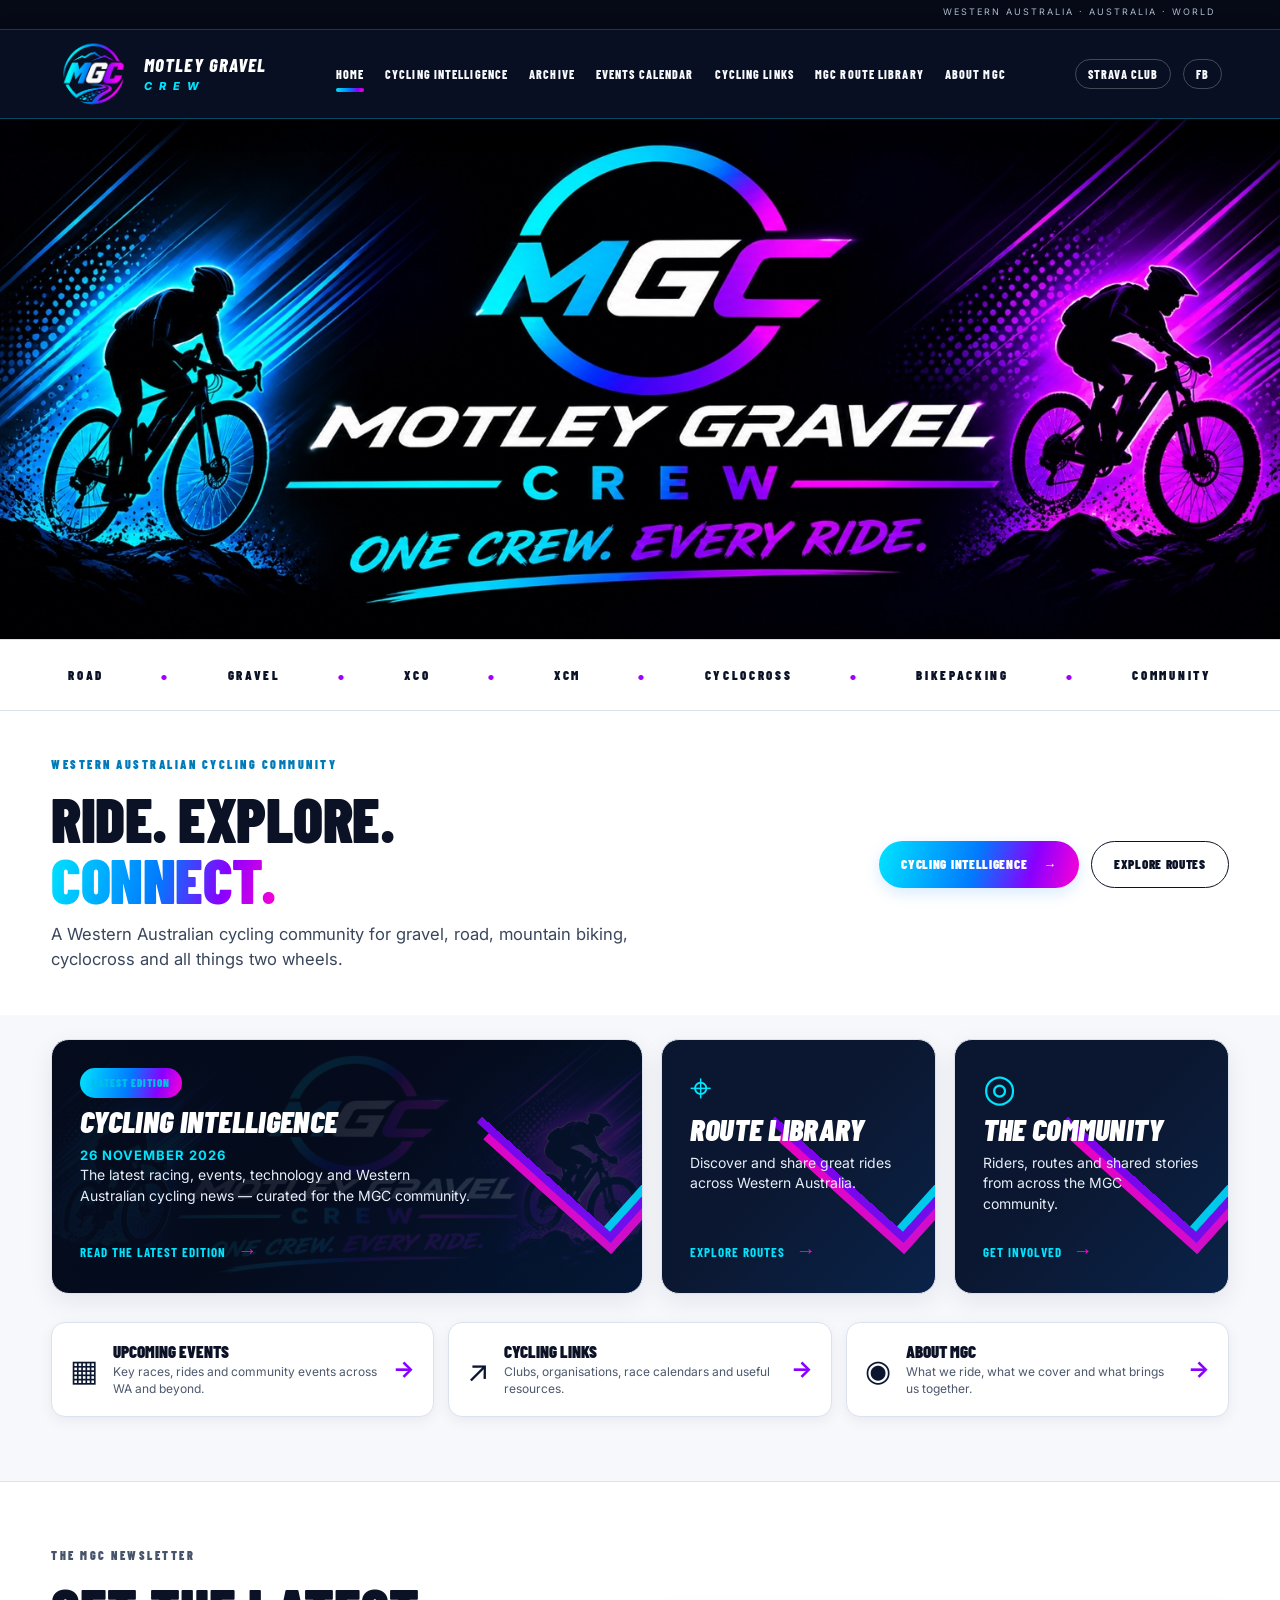
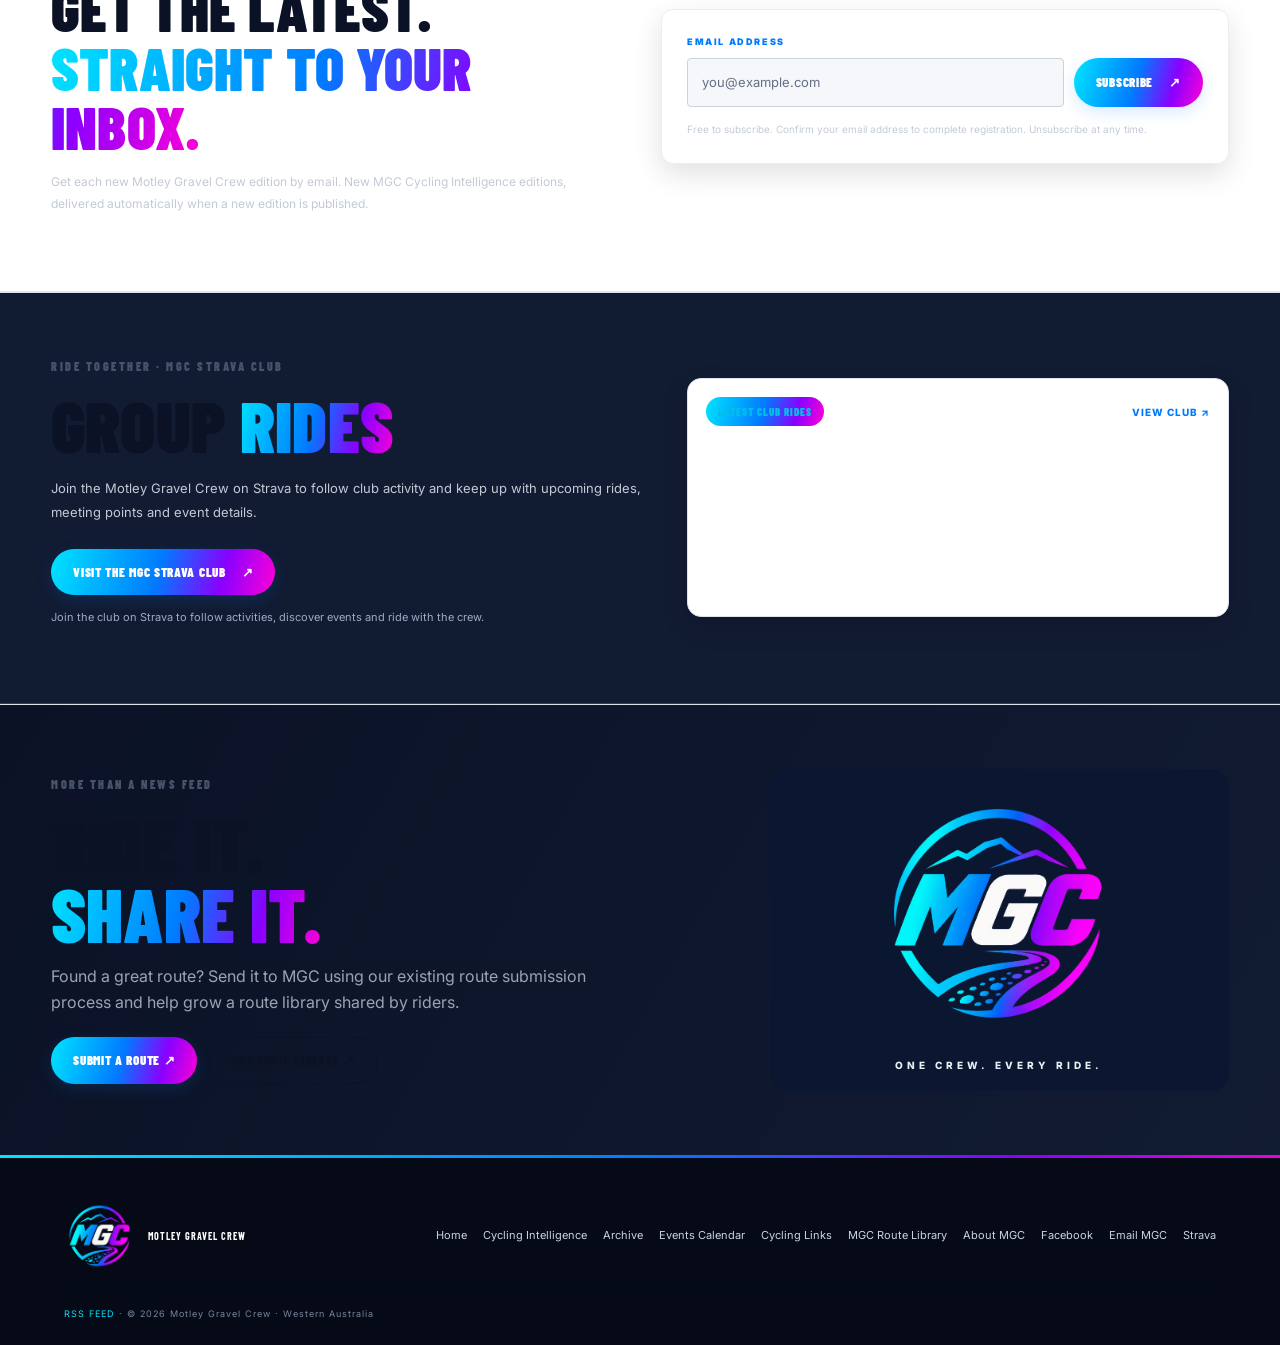
==== index.html @ 1c9cc2af "Keep homepage community card on existing route destination" ====
<!doctype html>
<html lang="en"><head><meta charset="utf-8"><meta name="viewport" content="width=device-width,initial-scale=1"><meta name="theme-color" content="#070912"><meta name="description" content="Motley Gravel Crew is a Western Australian cycling community and independent cycling publication covering road, gravel, mountain biking, racing, technology, events and local rides."><title>Motley Gravel Crew | One crew. Every ride.</title><link rel="preconnect" href="https://fonts.googleapis.com"><link rel="preconnect" href="https://fonts.gstatic.com" crossorigin><link href="https://fonts.googleapis.com/css2?family=Barlow+Condensed:wght@500;600;700;800;900&family=Inter:wght@400;500;600;700;800&display=swap" rel="stylesheet"><link rel="alternate" type="application/rss+xml" title="Motley Gravel Crew RSS Feed" href="https://motleygravelcrew.com/feed.xml"><link rel="stylesheet" href="styles.css"><link rel="icon" type="image/png" href="assets/mgc-logo-transparent.png"><link rel="apple-touch-icon" href="assets/mgc-logo-transparent.png"><link rel="canonical" href="https://motleygravelcrew.com/"><meta property="og:type" content="website"><meta property="og:title" content="Motley Gravel Crew | One crew. Every ride."><meta property="og:description" content="Motley Gravel Crew is a Western Australian cycling community and independent cycling publication covering road, gravel, mountain biking, racing, technology, events and local rides."><meta property="og:url" content="https://motleygravelcrew.com/"><meta property="og:image" content="https://motleygravelcrew.com/assets/mgc-logo-transparent.png"><meta name="twitter:card" content="summary"><meta name="twitter:title" content="Motley Gravel Crew | One crew. Every ride."><meta name="twitter:description" content="Cycling news, racing, gravel, technology and community. Western Australia and beyond. One crew. Every ride."><script type="application/ld+json">{"@context":"https://schema.org","@graph":[{"@type":"Organization","@id":"https://motleygravelcrew.com/#organization","name":"Motley Gravel Crew","url":"https://motleygravelcrew.com/","logo":{"@type":"ImageObject","url":"https://motleygravelcrew.com/assets/mgc-logo-transparent.png"},"sameAs":["https://www.facebook.com/profile.php?id=61554793187506","https://www.strava.com/clubs/1103000"],"description":"A Western Australian cycling community and publication covering road, gravel, mountain biking, racing, technology, events and local rides."},{"@type":"WebSite","@id":"https://motleygravelcrew.com/#website","url":"https://motleygravelcrew.com/","name":"Motley Gravel Crew","publisher":{"@id":"https://motleygravelcrew.com/#organization"},"inLanguage":"en-AU"}]}</script></head>
<body><div class="topline"><span></span><span>WESTERN AUSTRALIA · AUSTRALIA · WORLD</span></div>
<header class="site-header"><a class="brand" href="index.html"><img class="brand-logo" src="assets/mgc-logo-transparent.png" alt="MGC emblem"><span class="brand-name">MOTLEY GRAVEL <b>CREW</b></span></a><button class="menu-toggle" aria-label="Open navigation" aria-expanded="false">☰</button><nav class="nav"><a class="active" href="index.html">HOME</a><a href="editions.html">CYCLING INTELLIGENCE</a><a href="archive.html">ARCHIVE</a><a href="events.html">EVENTS CALENDAR</a><a href="links.html">CYCLING LINKS</a><a href="routes.html">MGC ROUTE LIBRARY</a><a href="about.html">ABOUT MGC</a></nav><div class="social-mini"><a href="https://www.strava.com/clubs/1103000" target="_blank" rel="noopener">STRAVA CLUB</a><a href="https://www.facebook.com/profile.php?id=61554793187506" target="_blank" rel="noopener">FB</a></div></header>
<main>
<section class="hero"><img src="assets/mgc-hero-banner.jpg" alt="Motley Gravel Crew — gravel cyclist and mountain-bike rider, One crew. Every ride."></section>
<section class="ticker" aria-label="MGC cycling disciplines">ROAD <i>•</i> GRAVEL <i>•</i> XCO <i>•</i> XCM <i>•</i> CYCLOCROSS <i>•</i> BIKEPACKING <i>•</i> COMMUNITY</section>
<section class="home-intro section"><div><p class="eyebrow">WESTERN AUSTRALIAN CYCLING COMMUNITY</p><h1>RIDE. EXPLORE.<br><span class="gradient-text">CONNECT.</span></h1><p>A Western Australian cycling community for gravel, road, mountain biking, cyclocross and all things two wheels.</p></div><div class="home-actions"><a class="button button-gradient" href="editions.html">CYCLING INTELLIGENCE <span>→</span></a><a class="button button-outline" href="routes.html">EXPLORE ROUTES</a></div></section>
<section class="home-feature-grid section">
<a class="home-feature home-feature-primary" href="2026-11-26.html"><span class="category cyan">LATEST EDITION</span><h2>CYCLING INTELLIGENCE</h2><strong class="feature-date">26 NOVEMBER 2026</strong><p>The latest racing, events, technology and Western Australian cycling news — curated for the MGC community.</p><b>READ THE LATEST EDITION <span>→</span></b></a>
<a class="home-feature" href="routes.html"><span class="feature-icon">⌖</span><h2>ROUTE LIBRARY</h2><p>Discover and share great rides across Western Australia.</p><b>EXPLORE ROUTES <span>→</span></b></a>
<a class="home-feature" href="routes.html"><span class="feature-icon">◎</span><h2>THE COMMUNITY</h2><p>Riders, routes and shared stories from across the MGC community.</p><b>GET INVOLVED <span>→</span></b></a>
</section>
<section class="home-quick-links section">
<a class="quick-link" href="events.html"><span class="quick-icon">▦</span><span><strong>UPCOMING EVENTS</strong><small>Key races, rides and community events across WA and beyond.</small></span><b>→</b></a>
<a class="quick-link" href="links.html"><span class="quick-icon">↗</span><span><strong>CYCLING LINKS</strong><small>Clubs, organisations, race calendars and useful resources.</small></span><b>→</b></a>
<a class="quick-link" href="about.html"><span class="quick-icon">◉</span><span><strong>ABOUT MGC</strong><small>What we ride, what we cover and what brings us together.</small></span><b>→</b></a>
</section>
<section class="section subscribe-section" id="subscribe"><div class="subscribe-copy"><p class="eyebrow">THE MGC NEWSLETTER</p><h2>GET THE LATEST.<br><span class="gradient-text">STRAIGHT TO YOUR INBOX.</span></h2><p>Get each new Motley Gravel Crew edition by email. New MGC Cycling Intelligence editions, delivered automatically when a new edition is published.</p></div><form class="subscribe-form" action="https://simple-newsletter.com/v1/subscriptions/"><input type="hidden" name="uri" value="https://motleygravelcrew.com/feed.xml"><input type="hidden" name="return" value="https://motleygravelcrew.com/"><label for="mgc-subscribe-email">EMAIL ADDRESS</label><div class="subscribe-controls"><input id="mgc-subscribe-email" type="email" name="email" placeholder="you@example.com" autocomplete="email" required><button class="button button-gradient" type="submit">SUBSCRIBE <span>↗</span></button></div><small>Free to subscribe. Confirm your email address to complete registration. Unsubscribe at any time.</small></form></section>
<section class="section group-rides-section" id="group-rides"><div class="group-rides-copy"><p class="eyebrow">RIDE TOGETHER · MGC STRAVA CLUB</p><h2>GROUP <span class="gradient-text">RIDES</span></h2><p>Join the Motley Gravel Crew on Strava to follow club activity and keep up with upcoming rides, meeting points and event details.</p><a class="button button-gradient" href="https://www.strava.com/clubs/1103000" target="_blank" rel="noopener">VISIT THE MGC STRAVA CLUB <span>↗</span></a><p class="strava-note">Join the club on Strava to follow activities, discover events and ride with the crew.</p></div><div class="strava-club-widget"><div class="strava-widget-heading"><span class="category cyan">LATEST CLUB RIDES</span><a href="https://www.strava.com/clubs/1103000" target="_blank" rel="noopener">VIEW CLUB ↗</a></div><iframe title="Motley Gravel Crew latest Strava club rides" allowtransparency="true" frameborder="0" height="160" scrolling="no" src="https://www.strava.com/clubs/1103000/latest-rides/a095793cf0d8d2e66ad52966a49f943979be8ee2?show_rides=false" width="300" loading="lazy"></iframe></div></section>
<section class="section community-call"><div><p class="eyebrow">MORE THAN A NEWS FEED</p><h2>RIDE IT.<br><span class="gradient-text">SHARE IT.</span></h2><p>Found a great route? Send it to MGC using our existing route submission process and help grow a route library shared by riders.</p><div class="actions"><a class="button button-gradient" href="mailto:motleygravelcrew@gmail.com?subject=MGC%20Route%20Submission&body=Route%20name%3A%0D%0ALocation%3A%0D%0ARiding%20type%3A%0D%0ADistance%3A%0D%0AElevation%20gain%3A%0D%0AStrava%20route%20link%3A%0D%0AShort%20description%3A%0D%0AContributor%20credit%20(name%20or%20riding%20name%2C%20optional)%3A">SUBMIT A ROUTE ↗</a><a class="button button-outline" href="routes.html">MGC ROUTE LIBRARY ↗</a></div></div><div class="community-emblem"><img src="assets/mgc-logo-transparent.png" alt="MGC emblem"><small>ONE CREW. EVERY RIDE.</small></div></section>
</main>
<footer class="footer"><a class="footer-brand" href="index.html"><img class="brand-logo" src="assets/mgc-logo-transparent.png" alt="MGC emblem"><b>MOTLEY GRAVEL CREW</b></a><div class="footer-links"><a href="index.html">Home</a><a href="editions.html">Cycling Intelligence</a><a href="archive.html">Archive</a><a href="events.html">Events Calendar</a><a href="links.html">Cycling Links</a><a href="routes.html">MGC Route Library</a><a href="about.html">About MGC</a><a href="https://www.facebook.com/profile.php?id=61554793187506" target="_blank" rel="noopener">Facebook</a><a href="mailto:motleygravelcrew@gmail.com">Email MGC</a><a href="https://www.strava.com/clubs/1103000" target="_blank" rel="noopener">Strava</a></div><p><a href="https://motleygravelcrew.com/feed.xml">RSS FEED</a> · © <span id="year"></span> Motley Gravel Crew · Western Australia</p></footer><script src="script.js"></script></body></html>
---- styles.css ----
*{box-sizing:border-box}img,video,iframe{max-width:100%} :root{--bg:#070912;--panel:#101629;--cyan:#00d4f5;--blue:#246bff;--purple:#a000f5;--white:#f6f7fb;--muted:#a5afc5;--line:rgba(155,177,220,.17);--grad:linear-gradient(105deg,var(--cyan),#2478ff 52%,var(--purple))}html{scroll-behavior:smooth;scroll-padding-top:100px}body{margin:0;background:var(--bg);color:var(--white);font-family:Inter,Arial,sans-serif;line-height:1.6}a{color:inherit;text-decoration:none}.topline{min-height:30px;padding:5px 5vw;display:flex;justify-content:space-between;background:#03050b;color:#8490aa;font-size:9px;letter-spacing:2px}.site-header{min-height:78px;padding:0 5vw;display:flex;align-items:center;justify-content:space-between;gap:22px;background:rgba(7,9,18,.97);position:sticky;top:0;z-index:20;border-bottom:1px solid var(--line);backdrop-filter:blur(12px)}.brand,.footer-brand{display:flex;align-items:center;gap:12px}.brand-mark{font:900 italic 32px 'Barlow Condensed',sans-serif;letter-spacing:-2px;background:var(--grad);color:transparent;background-clip:text;-webkit-background-clip:text}.brand-name{font:800 italic 15px 'Barlow Condensed',sans-serif;letter-spacing:1.3px}.brand-name b{display:block;font:700 10px Inter,sans-serif;letter-spacing:6px;color:var(--cyan)}.nav{display:flex;gap:clamp(12px,2vw,28px)}.nav a,.social-mini a{font-size:9px;font-weight:800;letter-spacing:1.3px;color:#c6cde0}.nav a:hover,.nav a.active,.footer-links a:hover{color:var(--cyan)}.social-mini{display:flex;gap:12px}.social-mini a{color:var(--cyan)}.menu-toggle{display:none;background:none;border:0;color:white;font-size:24px}.hero{position:relative;background:#050710;overflow:hidden;border-bottom:1px solid rgba(0,212,245,.3)}.hero>img{width:100%;height:auto;display:block;max-height:none;object-fit:contain;object-position:center}.hero-overlay{padding:30px 8vw 45px;background:linear-gradient(90deg,#050710,rgba(5,7,16,.82));}.eyebrow{font-size:10px;font-weight:800;letter-spacing:2.5px;color:#9eaac4;margin:0 0 14px}.pulse{display:inline-block;width:7px;height:7px;border-radius:50%;background:var(--cyan);box-shadow:0 0 14px var(--cyan);margin-right:9px}.hero h1,.page-title,.section h2{font:900 clamp(48px,7vw,88px)/.92 'Barlow Condensed',Impact,sans-serif;letter-spacing:-1px;margin:0 0 20px}.hero h1 em{font-style:italic;background:var(--grad);color:transparent;background-clip:text}.hero-copy{color:#c2c9d8;font-size:15px;line-height:1.8;margin:0 0 24px}.button{display:inline-flex;align-items:center;justify-content:center;gap:16px;padding:13px 19px;font-size:10px;font-weight:900;letter-spacing:1.2px;border:1px solid transparent;transition:.2s}.button:hover{transform:translateY(-2px);filter:brightness(1.15)}.button-gradient{background:var(--grad);color:white}.button-outline{border-color:rgba(0,212,245,.55);color:white;background:#0b1223}.ticker{padding:13px 5vw;text-align:center;background:#090d19;border-block:1px solid var(--line);font:800 12px 'Barlow Condensed',sans-serif;letter-spacing:3px;white-space:normal}.ticker i{font-style:normal;color:var(--purple);padding:0 12px}.section{padding:75px 8vw}.section-alt{background:linear-gradient(130deg,#0d1222,#090b16);border-block:1px solid var(--line)}.section-heading{display:flex;align-items:end;justify-content:space-between;margin-bottom:30px}.section h2{font-size:clamp(42px,5vw,64px);margin:0}.gradient-text{background:var(--grad);color:transparent;background-clip:text;-webkit-background-clip:text}.date-stamp{font-size:10px;letter-spacing:1.5px;color:#9aa5bd}.feature-panel{display:grid;grid-template-columns:.8fr 1.2fr;gap:34px;align-items:center;padding:28px;background:linear-gradient(120deg,#121a30,#0a0d19);border:1px solid rgba(0,212,245,.25);border-radius:14px}.feature-mark{min-height:220px;display:grid;place-items:center;font:900 italic clamp(85px,14vw,150px) 'Barlow Condensed',sans-serif;letter-spacing:-.08em;background:radial-gradient(circle,rgba(0,212,245,.18),transparent 60%);color:transparent;background-image:var(--grad);background-clip:text}.feature-mark span{font-size:.45em}.category{font-size:9px;font-weight:900;letter-spacing:1.7px}.cyan{color:var(--cyan)}.purple{color:#c27bff}.feature-panel h3{font:800 clamp(28px,4vw,44px)/1 'Barlow Condensed',sans-serif;margin:12px 0}.feature-panel p,.page-intro,.muted-note{color:var(--muted);line-height:1.8;font-size:13px}.text-link{display:inline-block;margin-top:12px;font-size:9px;font-weight:900;letter-spacing:1.5px;color:var(--cyan)}.tile-grid{display:grid;grid-template-columns:repeat(4,1fr);gap:14px}.tile{display:flex;flex-direction:column;gap:10px;min-height:190px;padding:22px;background:linear-gradient(145deg,#121a30,#0b1020);border:1px solid var(--line);transition:.2s}.tile:hover{border-color:var(--cyan);transform:translateY(-3px)}.tile>b{color:var(--cyan);font-size:11px}.tile strong{font:900 25px 'Barlow Condensed',sans-serif}.tile small{color:var(--muted);font-size:11px}.tile span{margin-top:auto;color:var(--cyan);font-size:9px;font-weight:900;letter-spacing:1.3px}.community-call{display:grid;grid-template-columns:1.2fr .8fr;gap:30px;align-items:center;background:radial-gradient(ellipse at 80%,rgba(115,0,220,.14),transparent 40%)}.community-call h2{font-size:clamp(50px,6vw,76px)}.community-call p:not(.eyebrow){color:var(--muted);max-width:560px}.actions{display:flex;flex-wrap:wrap;gap:12px;margin-top:22px}.community-emblem{font:900 italic clamp(75px,12vw,135px)/.9 'Barlow Condensed',sans-serif;text-align:center;background:var(--grad);color:transparent;background-clip:text}.community-emblem span{font-size:.5em}.community-emblem small{display:block;font:800 10px Inter,sans-serif;letter-spacing:4px;color:#b9c4dd;margin-top:20px}.footer{padding:28px 8vw;background:#03050b;border-top:1px solid var(--line);display:flex;align-items:center;justify-content:space-between;gap:20px;flex-wrap:wrap}.footer-brand b{font-size:10px;letter-spacing:1.5px}.footer-links{display:flex;flex-wrap:wrap;gap:16px}.footer-links a{font-size:11px;color:#b6c0d7}.footer p{width:100%;font-size:9px;color:#79849e;letter-spacing:1px;border-top:1px solid var(--line);padding-top:14px;margin:0}.page-main{max-width:1100px;margin:auto;padding:75px 6vw 100px;min-height:65vh}.page-title{margin-bottom:16px}.page-intro{max-width:760px;margin:0 0 34px;font-size:15px}.schedule{display:grid;grid-template-columns:1fr 1fr;gap:14px;max-width:620px;margin:30px 0 50px}.schedule>div{padding:22px;background:#101629;border:1px solid var(--line);display:flex;flex-direction:column}.schedule b{font:900 26px 'Barlow Condensed',sans-serif;color:var(--cyan)}.schedule span{font-size:10px;letter-spacing:1.5px;color:var(--muted)}.subheading{font:900 27px 'Barlow Condensed',sans-serif;letter-spacing:1px;margin:40px 0 18px}.edition-list{display:grid;grid-template-columns:repeat(2,1fr);gap:14px}.edition-item{display:flex;flex-direction:column;gap:10px;padding:24px;background:linear-gradient(145deg,#121a30,#0b1020);border:1px solid var(--line);transition:.2s}.edition-item:hover{border-color:var(--cyan);transform:translateY(-2px)}.edition-item strong{font:900 30px 'Barlow Condensed',sans-serif}.edition-item small{color:var(--muted)}.edition-item>b{font-size:9px;color:var(--cyan);letter-spacing:1.5px;margin-top:8px}.muted-note{font-size:11px;margin-top:25px}.route-callout{display:grid;grid-template-columns:90px 1fr;gap:25px;padding:28px;background:linear-gradient(120deg,#121a30,#0b1020);border:1px solid rgba(0,212,245,.25)}.route-icon{font-size:62px;color:var(--cyan);display:grid;place-items:center}.route-callout h2,.about-grid h2{font:900 27px 'Barlow Condensed',sans-serif;margin:0 0 10px}.route-callout p,.about-grid p{color:var(--muted);font-size:13px;line-height:1.8}.empty-routes{padding:36px;text-align:center;border:1px dashed rgba(0,212,245,.35);background:#0b1020}.empty-routes span{font:900 24px 'Barlow Condensed',sans-serif;color:var(--cyan)}.empty-routes p{color:var(--muted);font-size:12px}.about-grid{display:grid;grid-template-columns:repeat(3,1fr);gap:15px;margin:35px 0}.about-grid article{padding:24px;background:#101629;border:1px solid var(--line)}@media(max-width:900px){.nav{gap:12px}.nav a{font-size:8px}.tile-grid{grid-template-columns:repeat(2,1fr)}}@media(max-width:720px){.topline{justify-content:center}.topline span:first-child{display:none}.site-header{min-height:68px}.menu-toggle{display:block}.nav{display:none;position:absolute;top:68px;left:0;right:0;background:#080c18;padding:22px 7vw;flex-direction:column;gap:20px;border-bottom:1px solid var(--line)}.nav.open{display:flex}.nav a{font-size:11px}.social-mini{display:none}.hero>img{height:auto;max-height:none;object-fit:contain}.hero-overlay{padding:28px 7vw 35px}.section{padding:58px 7vw}.section-heading{align-items:flex-start;flex-direction:column;gap:12px}.feature-panel,.community-call{grid-template-columns:1fr}.feature-mark{min-height:130px}.tile-grid,.edition-list,.about-grid{grid-template-columns:1fr}.page-main{padding:55px 7vw 75px}.route-callout{grid-template-columns:1fr}.route-icon{display:none}.footer{padding:25px 7vw}.footer-links{gap:12px}}
.calendar-legend{display:flex;gap:22px;flex-wrap:wrap;padding:15px 18px;background:#101629;border:1px solid var(--line);font-size:10px;color:var(--muted)}.calendar-legend span{display:flex;align-items:center;gap:8px}.dot{width:8px;height:8px;border-radius:50%;display:inline-block;background:var(--cyan)}.dot.tbc{background:#d2a04d}.dot.entry{background:#9d70ff}.section-intro{color:var(--muted);font-size:13px;margin:-5px 0 20px}.event-list{display:grid;gap:10px}.event{display:grid;grid-template-columns:130px 1fr auto;gap:20px;align-items:center;padding:19px 22px;background:linear-gradient(110deg,#121a30,#0b1020);border:1px solid var(--line)}.event time{font:800 16px 'Barlow Condensed',sans-serif;color:var(--cyan);letter-spacing:.4px}.event h3{font:800 22px/1.05 'Barlow Condensed',sans-serif;margin:6px 0}.event p{font-size:12px;color:var(--muted);margin:5px 0}.event a{font-size:10px;color:var(--cyan);font-weight:800}.event .tag{font-size:8px;letter-spacing:1.3px;color:#b58cff;font-weight:900}.status{font-size:8px;letter-spacing:1px;color:#9de7d0;border:1px solid rgba(80,220,170,.28);padding:6px 8px;white-space:nowrap}.status.tbc{color:#e8c27e;border-color:rgba(220,170,80,.3)}.source-links{display:flex;flex-wrap:wrap;gap:10px}.source-links a{font-size:11px;color:var(--cyan);padding:10px 12px;border:1px solid var(--line)}@media(max-width:720px){.event{grid-template-columns:1fr;gap:8px}.event time{font-size:18px}.status{justify-self:start}.calendar-legend{gap:12px}}

/* MGC visual refresh — brighter editorial surfaces, same dark/neon identity */
:root{
  --bg:#101827;
  --panel:#1a263b;
  --white:#f7f9ff;
  --muted:#bac5d8;
  --line:rgba(166,190,230,.22);
}
body{background:#101827;color:#f7f9ff}
.topline{background:#0a1020;color:#aab6cc}
.site-header{background:rgba(13,21,36,.97)}
.hero{background:#0d1728}
.hero-overlay{background:linear-gradient(90deg,rgba(10,17,30,.96),rgba(10,17,30,.82) 55%,rgba(10,17,30,.38))}
.ticker{background:#172338;color:#e0e8f6;border-color:rgba(0,212,245,.2)}
.section-alt{background:linear-gradient(130deg,#1a2940,#121d30);border-color:rgba(166,190,230,.18)}
.feature-panel,.tile,.edition-item,.route-callout,.about-grid article,.schedule>div,.calendar-legend,.event{
  background:linear-gradient(145deg,#22324b,#19263b);
  border-color:rgba(166,190,230,.22);
}
.feature-panel{box-shadow:0 18px 45px rgba(0,0,0,.16)}
.tile:hover,.edition-item:hover{box-shadow:0 12px 28px rgba(0,0,0,.2)}
.community-call{background:radial-gradient(ellipse at 80%,rgba(115,0,220,.18),transparent 42%),#101827}
.footer{background:#090f1c}
.page-main{background:transparent}
.page-intro,.feature-panel p,.tile small,.event p,.route-callout p,.about-grid p{color:#c0cadd}
.text-link,.tile span,.event a{color:#45dcf5}
.button-outline{background:#1a2940;border-color:rgba(0,212,245,.65)}
.status{background:rgba(80,220,170,.07)}
/* Reusable editorial image cards for properly licensed story photography */
.story-grid{display:grid;grid-template-columns:repeat(3,minmax(0,1fr));gap:18px}
.story-card{overflow:hidden;border:1px solid var(--line);border-radius:12px;background:#1b2940;transition:transform .2s,border-color .2s}
.story-card:hover{transform:translateY(-3px);border-color:rgba(0,212,245,.65)}
.story-card>img{display:block;width:100%;aspect-ratio:16/10;object-fit:cover;background:#263750}
.story-card-body{padding:18px}
.story-card-body h3{font:800 25px/1.05 'Barlow Condensed',sans-serif;margin:8px 0}
.story-card-body p{font-size:12px;color:#c0cadd;line-height:1.7}
.image-credit{display:block;padding:0 18px 14px;color:#aab6cc;font-size:9px;line-height:1.5}
.image-credit a{color:#56dff5;text-decoration:underline;text-underline-offset:2px}
.editorial-image{width:100%;height:auto;display:block;object-fit:cover;border-radius:10px}
@media(max-width:900px){.story-grid{grid-template-columns:repeat(2,minmax(0,1fr))}}
@media(max-width:600px){.story-grid{grid-template-columns:1fr}}

/* MGC email subscription */
.subscribe-section{display:grid;grid-template-columns:1fr 1fr;gap:42px;align-items:center;background:linear-gradient(120deg,#17253b,#101827);border-block:1px solid rgba(0,212,245,.24)}.subscribe-copy h2{font:900 clamp(38px,5vw,60px)/.98 'Barlow Condensed',sans-serif;margin:0 0 16px}.subscribe-copy>p:last-child,.subscribe-form small{color:#c0cadd;font-size:12px;line-height:1.8}.subscribe-form{padding:25px;background:linear-gradient(145deg,#22324b,#19263b);border:1px solid rgba(166,190,230,.25);border-radius:12px}.subscribe-form label{display:block;color:var(--cyan);font-size:9px;font-weight:900;letter-spacing:1.6px;margin-bottom:9px}.subscribe-controls{display:flex;gap:10px}.subscribe-controls input{flex:1;min-width:0;padding:13px 14px;border:1px solid rgba(166,190,230,.35);border-radius:4px;background:#101827;color:#f7f9ff;font:inherit;font-size:13px}.subscribe-controls input::placeholder{color:#8795ad}.subscribe-form small{display:block;margin-top:13px;font-size:10px}.subscribe-controls button{white-space:nowrap;cursor:pointer}@media(max-width:720px){.subscribe-section{grid-template-columns:1fr;gap:22px}.subscribe-controls{flex-direction:column}.subscribe-controls button{width:100%}}

/* MGC group rides feature */
.group-rides-section{display:grid;grid-template-columns:minmax(0,1fr) minmax(300px,.9fr);gap:34px;align-items:center;background:linear-gradient(125deg,#17263d,#101827);border-block:1px solid rgba(0,212,245,.22)}.group-rides-copy h2{font:900 clamp(46px,6vw,72px)/.95 'Barlow Condensed',sans-serif;margin:0 0 18px}.group-rides-copy p:not(.eyebrow){max-width:700px;color:#c0cadd;font-size:13px;line-height:1.85}.group-rides-copy .button{margin-top:12px}.strava-club-widget{min-width:0;padding:18px;background:linear-gradient(145deg,#22324b,#19263b);border:1px solid rgba(0,212,245,.3);border-radius:12px;overflow:hidden}.strava-widget-heading{display:flex;align-items:center;justify-content:space-between;gap:12px;margin-bottom:12px}.strava-widget-heading a{font-size:10px;font-weight:800;letter-spacing:1px;color:#45dcf5}.strava-club-widget iframe{display:block;width:100%;max-width:100%;height:160px;border:0;background:transparent}.strava-note{font-size:11px!important;color:#9eabc1!important;margin-top:12px}@media(max-width:720px){.group-rides-section{grid-template-columns:1fr;gap:22px}.strava-club-widget{padding:12px}.strava-club-widget iframe{height:160px}}

/* MGC Strava route library */
.route-feature{padding:24px;background:linear-gradient(145deg,#22324b,#19263b);border:1px solid rgba(0,212,245,.3);border-radius:12px;box-shadow:0 16px 38px rgba(0,0,0,.16)}.route-feature-heading{display:flex;align-items:center;justify-content:space-between;gap:20px;margin-bottom:18px}.route-feature-heading h2{font:900 30px 'Barlow Condensed',sans-serif;margin:7px 0}.route-feature-heading p{color:#c0cadd;font-size:12px;margin:0}.route-feature .strava-embed-placeholder{min-height:420px;width:100%;display:flex;justify-content:center;align-items:flex-start}.route-feature .strava-embed-placeholder iframe{display:block;max-width:100%;margin-inline:auto}@media(max-width:720px){.route-feature{padding:14px}.route-feature-heading{align-items:flex-start;flex-direction:column}.route-feature .strava-embed-placeholder{min-height:350px}}

/* Approved MGC emblem across site and social-sized placements */
.brand-logo{display:block;width:48px;height:48px;object-fit:contain;flex:0 0 auto}.brand-mark{display:none}.feature-mark img{display:block;width:min(100%,240px);height:auto;aspect-ratio:1;object-fit:contain;margin:auto}.community-emblem img{display:block;width:min(100%,250px);aspect-ratio:1;object-fit:contain;margin:0 auto 14px}.community-emblem{font-size:0}.community-emblem small{font-size:10px}


/* MGC editorial photography: consistent, credited story imagery */
.feature-image-wrap{min-width:0;width:100%;max-width:100%;overflow:hidden}.lead-story-image{display:block;width:100%;height:220px;max-height:220px;aspect-ratio:auto;object-fit:contain;object-position:center;border-radius:9px;border:1px solid rgba(0,212,245,.28);background:#101827}.feature-image-wrap>small{display:block;margin-top:8px;color:#aebbd0;font-size:9px;line-height:1.5}.feature-image-wrap>small a{color:#56dff5;text-decoration:underline;text-underline-offset:2px}.feature-panel{grid-template-columns:minmax(0,1.05fr) minmax(0,.95fr);overflow:hidden}.edition-list{grid-template-columns:repeat(2,minmax(0,1fr))}.edition-item{min-width:0;overflow:hidden}.edition-thumb{display:block;width:100%;height:145px;max-height:145px;aspect-ratio:auto;object-fit:contain;object-position:center;border-radius:6px;margin-bottom:6px;background:#101827}.edition-item-featured{padding:18px}.story-feature-image{margin:22px 0 28px;padding:0;max-width:100%;overflow:hidden}.story-feature-image img{display:block;width:100%;height:300px;max-height:300px;aspect-ratio:auto;object-fit:contain;border-radius:10px;border:1px solid rgba(0,212,245,.25);background:#101827}.story-feature-image figcaption{margin-top:8px;color:#aab3c8;font-size:10px;line-height:1.6}.story-feature-image figcaption a{color:#28e4f0;text-decoration:underline;text-underline-offset:2px}@media(max-width:720px){.feature-panel{grid-template-columns:minmax(0,1fr)}.lead-story-image{height:190px;max-height:190px}.edition-list{grid-template-columns:minmax(0,1fr)}.edition-thumb{height:180px;max-height:180px}.story-feature-image img{height:220px;max-height:220px}}

/* Hard containment for all editorial photography */
.feature-image-wrap,.feature-panel,.edition-item,.edition-list,figure.story-feature-image{min-width:0;max-width:100%;overflow:hidden}figure.story-feature-image{display:block;width:100%;height:auto;margin:22px 0 28px}figure.story-feature-image img,.story-feature-image>img{display:block;width:100%;max-width:100%;height:clamp(160px,32vw,300px);max-height:300px;object-fit:contain;object-position:center;background:#101827;border-radius:10px} .edition-item img.edition-thumb{display:block;width:100%;max-width:100%;height:145px;max-height:145px;object-fit:contain;background:#101827} .feature-image-wrap img.lead-story-image{display:block;width:100%;max-width:100%;height:220px;max-height:220px;object-fit:contain;background:#101827}@media(max-width:720px){figure.story-feature-image img,.story-feature-image>img{height:210px;max-height:210px}.edition-item img.edition-thumb{height:160px;max-height:160px}.feature-image-wrap img.lead-story-image{height:180px;max-height:180px}}

/* FINAL FIX: lock homepage lead image to its feature-card column */
section.section .feature-panel{display:grid!important;grid-template-columns:minmax(0,1fr) minmax(0,1fr)!important;gap:28px;align-items:center;width:100%;max-width:100%;overflow:hidden!important}
section.section .feature-panel>.feature-image-wrap{display:block!important;min-width:0!important;width:100%!important;max-width:100%!important;overflow:hidden!important}
section.section .feature-panel>.feature-image-wrap>img.lead-story-image{display:block!important;position:static!important;float:none!important;width:100%!important;min-width:0!important;max-width:100%!important;height:220px!important;max-height:220px!important;object-fit:contain!important}
section.section .feature-panel>.feature-image-wrap>small{display:block!important;font-size:9px!important;line-height:1.35!important;color:#748198!important;opacity:.72;margin-top:6px}
section.section .feature-panel>div:last-child{min-width:0!important;max-width:100%!important;overflow-wrap:anywhere}
figure.story-feature-image{width:100%!important;max-width:100%!important;overflow:hidden!important}
figure.story-feature-image>img{display:block!important;position:static!important;float:none!important;width:100%!important;min-width:0!important;max-width:100%!important;height:300px!important;max-height:300px!important;object-fit:contain!important}
figure.story-feature-image>figcaption{font-size:10px!important;line-height:1.4!important;color:#77839a!important;opacity:.72!important;margin-top:6px!important}
@media(max-width:720px){section.section .feature-panel{grid-template-columns:minmax(0,1fr)!important}section.section .feature-panel>.feature-image-wrap>img.lead-story-image{height:190px!important;max-height:190px!important}figure.story-feature-image>img{height:210px!important;max-height:210px!important}}


/* =========================================================
   MGC APPROVED BRAND SYSTEM — SITE-WIDE AESTHETIC ONLY
   Palette and logo artwork are fixed. No content or link edits.
   ========================================================= */
:root{
  --bg:#0b1226;
  --panel:#111b32;
  --cyan:#00e5ff;
  --blue:#007bff;
  --purple:#8a00ff;
  --magenta:#ff00d6;
  --white:#ffffff;
  --muted:#9aa4b2;
  --line:rgba(233,238,245,.16);
  --grad:linear-gradient(105deg,#00e5ff 0%,#007bff 42%,#8a00ff 72%,#ff00d6 100%);
}
html{background:#0b1226}
body{background:#0b1226;color:#fff}
a{transition:color .18s ease,border-color .18s ease,background-color .18s ease}
.topline{background:#050a16;color:#9aa4b2;border-bottom:1px solid rgba(0,229,255,.3)}
.site-header{background:rgba(5,10,22,.98);border-bottom:1px solid rgba(0,229,255,.28);backdrop-filter:none}
.brand-logo{width:54px;height:54px;object-fit:contain}
.brand-name{font:800 italic 19px/1 'Barlow Condensed',sans-serif;letter-spacing:.8px;color:#fff}
.brand-name b{font:800 italic 11px Inter,sans-serif;letter-spacing:6px;color:#00e5ff}
.nav{gap:clamp(10px,1.65vw,25px)}
.nav a,.social-mini a{font:700 11px 'Barlow Condensed',sans-serif;letter-spacing:1.35px;color:#e9eef5}
.nav a:hover,.nav a.active{color:#00e5ff}
.nav a.active:after{content:"";display:block;height:3px;margin-top:7px;background:var(--grad)}
.menu-toggle{color:#fff}
.hero{background:#0b1226;border-bottom:1px solid #00e5ff}
.hero>img{display:block;width:100%;height:auto;object-fit:cover}
.hero-overlay{background:linear-gradient(90deg,rgba(11,18,38,.96),rgba(11,18,38,.78) 58%,rgba(11,18,38,.35))}
.ticker{background:#111d33;color:#e9eef5;border-block:1px solid rgba(0,229,255,.45);font:800 15px 'Barlow Condensed',sans-serif;letter-spacing:3.5px;padding:17px 5vw}
.ticker i{color:#ff00d6;padding:0 clamp(8px,1.6vw,22px)}
.section{background:#0b1226}
.section-alt{background:#111b32;border-color:var(--line)}
.section-heading{margin-bottom:32px}
.eyebrow,.date-stamp{color:#9aa4b2}
.section h2,.page-title,.hero h1{font-family:'Barlow Condensed',Impact,sans-serif;font-weight:900;letter-spacing:.15px}
.gradient-text,.hero h1 em{background:var(--grad);color:transparent;background-clip:text;-webkit-background-clip:text}
.feature-panel,.route-callout,.route-feature,.strava-club-widget,.subscribe-form{
  background:#fff;color:#0b1226;border:1px solid #e9eef5;border-radius:12px;box-shadow:0 10px 28px rgba(0,0,0,.12)
}
.feature-panel p,.route-callout p{color:#344054}
.feature-panel h3,.route-callout h2{color:#0b1226}
.feature-mark{background:none;color:#0b1226}
.tile,.edition-item,.about-grid article,.schedule>div,.calendar-legend,.event{
  background:#111b32;color:#fff;border:1px solid rgba(233,238,245,.18);border-radius:10px;box-shadow:none
}
.tile:hover,.edition-item:hover{border-color:#00e5ff;box-shadow:0 8px 20px rgba(0,0,0,.18);transform:translateY(-2px)}
.tile strong,.edition-item strong,.event h3{color:#fff}
.tile small,.edition-item small,.event p,.about-grid p{color:#c3cad5}
.tile>b,.tile span,.text-link,.event time,.event a,.category.cyan{color:#00bfe8}
.button{border-radius:5px;font-family:'Barlow Condensed',sans-serif;font-size:13px;letter-spacing:1.4px}
.button-gradient{background:var(--grad);color:#fff;border:0}
.button-outline{background:transparent;color:#fff;border:1px solid rgba(0,229,255,.75)}
.subscribe-section,.group-rides-section{background:#111b32;border-color:rgba(0,229,255,.25)}
.subscribe-copy>p:last-child,.subscribe-form small,.group-rides-copy p:not(.eyebrow){color:#c3cad5}
.subscribe-form{background:#fff;color:#0b1226}
.subscribe-form label{color:#007bff}
.subscribe-controls input{background:#f5f7fa;color:#0b1226;border:1px solid #cbd2dc;border-radius:4px}
.subscribe-controls input::placeholder{color:#667085}
.strava-widget-heading a{color:#007bff}
.community-call{background:linear-gradient(120deg,#0b1226 0%,#111b32 100%)}
.community-emblem small{color:#e9eef5}
.footer{background:#050a16;border-top:1px solid rgba(0,229,255,.3)}
.footer-brand b{color:#fff}
.footer-links a{color:#c3cad5}
.footer-links a:hover,.footer p a{color:#00e5ff}
.page-main{color:#fff}
.page-intro,.muted-note,.section-intro{color:#c3cad5}
.subheading,.route-callout h2,.about-grid h2{color:#fff}
.empty-routes{background:#111b32;border-color:rgba(0,229,255,.5)}
.empty-routes span{color:#00e5ff}
.status{border-radius:3px}
.source-links a{border-color:rgba(0,229,255,.35);color:#00e5ff;border-radius:4px}
.story-card{background:#fff;color:#0b1226;border-color:#e9eef5;border-radius:10px}
.story-card-body h3{color:#0b1226}
.story-card-body p{color:#344054}
.image-credit{color:#9aa4b2}
.image-credit a,.story-feature-image figcaption a{color:#007bff}
.story-feature-image img,.edition-thumb,.lead-story-image{border-color:rgba(0,229,255,.25)}
@media(max-width:720px){
 .site-header{background:#050a16}
 .nav{background:#050a16;border-bottom:1px solid rgba(0,229,255,.3)}
 .brand-logo{width:46px;height:46px}
 .brand-name{font-size:16px}
 .ticker{font-size:13px;letter-spacing:2px;line-height:1.9}
 .feature-panel{background:#fff}
}


/* =========================================================
   MGC VISUAL IDENTITY — SITE-WIDE REFRESH
   Palette and layout only. Existing links and interactions remain.
   ========================================================= */
:root{
 --bg:#0b1226;--panel:#101b32;--panel-2:#15243b;--cyan:#00e5ff;
 --blue:#007bff;--purple:#8a00ff;--magenta:#ff00d6;
 --white:#fff;--soft-white:#f7f8fc;--muted:#9aa4b2;
 --line:rgba(11,18,38,.16);
 --grad:linear-gradient(105deg,#00e5ff 0%,#007bff 48%,#8a00ff 76%,#ff00d6 100%);
}
html{scroll-padding-top:105px}
body{background:var(--soft-white);color:#0b1226;font-family:Inter,Arial,sans-serif}
a{color:inherit}
.topline{background:#050a16;color:#aeb8ca;border-bottom:1px solid rgba(0,229,255,.28);letter-spacing:2px}
.site-header{min-height:84px;padding:8px clamp(18px,4.5vw,76px);background:#080f22;border-bottom:1px solid rgba(0,229,255,.28);box-shadow:0 8px 26px rgba(4,10,25,.12)}
.brand{gap:14px;flex-shrink:0}
.brand-logo{width:72px;height:72px;object-fit:contain}
.brand-name{font-size:clamp(15px,1.45vw,22px);letter-spacing:1.2px;color:#fff;line-height:1.05}
.brand-name b{font-size:11px;letter-spacing:7px;color:#00e5ff;margin-top:5px}
.nav{gap:clamp(10px,1.65vw,26px);align-items:center}
.nav a,.social-mini a{font-family:'Barlow Condensed',Inter,sans-serif;font-size:12px;font-weight:800;letter-spacing:1.1px;color:#f7f8fc;white-space:nowrap}
.nav a{padding:13px 0;position:relative}
.nav a:hover,.nav a.active{color:#fff}
.nav a.active:after{content:"";height:4px;position:absolute;bottom:2px;left:0;right:0;border-radius:4px;background:var(--grad)}
.social-mini a{border:1px solid rgba(255,255,255,.24);border-radius:30px;padding:7px 12px}
.menu-toggle{border:1px solid rgba(255,255,255,.25);color:#fff;background:#111d33;border-radius:8px}
.hero{width:100%;max-width:none;margin:0 auto;background:#050a16;overflow:hidden;border:0;border-radius:0}
.hero img{display:block;width:100%;height:auto;max-height:520px;object-fit:cover;object-position:center}
.ticker{width:100%;min-height:72px;padding:18px clamp(14px,4vw,64px);display:flex;justify-content:space-evenly;align-items:center;flex-wrap:wrap;gap:10px 20px;background:#fff;color:#0b1226;border-top:1px solid #dce2ec;border-bottom:1px solid #dce2ec;font-family:'Barlow Condensed',Inter,sans-serif;font-size:clamp(11px,1vw,15px);font-weight:900;letter-spacing:2.7px;text-align:center}
.ticker i{font-style:normal;color:#a000ff;font-size:19px;line-height:1}
.section{padding:clamp(36px,5vw,76px) clamp(18px,4vw,64px);max-width:1440px;margin:0 auto}
.home-intro{display:flex;justify-content:space-between;align-items:center;gap:36px;padding-top:44px;padding-bottom:42px;background:#fff;max-width:none}
.home-intro>div:first-child{max-width:700px}
.home-intro h1{margin:8px 0 12px;font:900 clamp(34px,5vw,62px)/.98 'Barlow Condensed',sans-serif;letter-spacing:-.5px;color:#0b1226}
.home-intro p:not(.eyebrow){max-width:620px;margin:0;color:#39465c;font-size:clamp(15px,1.3vw,18px);line-height:1.55}
.eyebrow{color:#007bba;font-family:'Barlow Condensed',sans-serif;font-size:12px;font-weight:900;letter-spacing:2.5px}
.gradient-text{background:var(--grad);background-clip:text;-webkit-background-clip:text;color:transparent}
.home-actions{display:flex;gap:12px;flex-wrap:wrap}
.button{min-height:46px;border-radius:28px;padding:12px 22px;font-family:'Barlow Condensed',sans-serif;font-weight:900;font-size:13px;letter-spacing:.7px}
.button-gradient{background:var(--grad);color:#fff;border:0;box-shadow:0 5px 16px rgba(0,123,255,.16)}
.button-outline{background:transparent;border:1.5px solid #0b1226;color:#0b1226}
.button-gradient:hover,.button-outline:hover{transform:translateY(-1px);filter:brightness(1.04)}
.home-feature-grid{display:grid;grid-template-columns:2.15fr 1fr 1fr;gap:18px;padding-top:24px;padding-bottom:28px;background:#f7f8fc;max-width:none}
.home-feature{position:relative;display:flex;flex-direction:column;align-items:flex-start;justify-content:flex-end;min-height:255px;padding:28px;border:1px solid #dce3ee;border-radius:18px;background:#0b1730;color:#fff;overflow:hidden;box-shadow:0 8px 24px rgba(9,20,43,.08);transition:transform .18s ease,box-shadow .18s ease}
.home-feature:before{content:"";position:absolute;top:-35px;right:-55px;width:180px;height:180px;transform:rotate(42deg);border-right:8px solid #00e5ff;border-top:8px solid #007bff;box-shadow:12px 12px 0 -4px #8a00ff,24px 24px 0 -8px #ff00d6;opacity:.9}
.home-feature:after{content:"";position:absolute;inset:0;background:linear-gradient(135deg,transparent 45%,rgba(0,123,255,.12));pointer-events:none}
.home-feature>*{position:relative;z-index:1}
.home-feature:hover{transform:translateY(-3px);box-shadow:0 14px 30px rgba(9,20,43,.16)}
.home-feature-primary{background:linear-gradient(100deg,rgba(5,12,30,.97),rgba(5,12,30,.82)),url('assets/mgc-hero-banner.jpg') center/cover}
.home-feature h2{margin:8px 0 8px;font:900 clamp(22px,2.4vw,34px)/1 'Barlow Condensed',sans-serif;font-style:italic;letter-spacing:.3px}
.home-feature p{max-width:390px;margin:0 0 18px;color:#e7edf8;font-size:14px;line-height:1.45}
.home-feature b{margin-top:auto;color:#00e5ff;font-family:'Barlow Condensed',sans-serif;font-size:13px;letter-spacing:1px}
.home-feature b span{padding-left:7px;color:#ff00d6;font-size:20px}
.feature-date{color:#00e5ff;font-size:13px;letter-spacing:1px}
.feature-icon{font-size:38px;color:#00e5ff;line-height:1}
.category{display:inline-flex;align-items:center;border-radius:22px;padding:6px 12px;background:var(--grad);color:#fff;font-family:'Barlow Condensed',sans-serif;font-size:11px;font-weight:900;letter-spacing:1px}
.home-quick-links{display:grid;grid-template-columns:repeat(3,1fr);gap:14px;padding-top:0;background:#f7f8fc;max-width:none}
.quick-link{min-height:94px;display:flex;align-items:center;gap:15px;padding:18px;border:1px solid #dce2ec;border-radius:14px;background:#fff;box-shadow:0 4px 14px rgba(11,18,38,.06)}
.quick-icon{font-size:30px;color:#0b1730}
.quick-link span:nth-child(2){display:flex;flex-direction:column;gap:3px}
.quick-link strong{font:900 17px 'Barlow Condensed',sans-serif;color:#0b1226}
.quick-link small{font-size:12px;line-height:1.4;color:#4c586d}
.quick-link>b{margin-left:auto;color:#8a00ff;font-size:23px}
.page-main{max-width:none;padding:clamp(42px,5vw,74px) clamp(18px,6vw,100px) 90px;background:#f7f8fc;color:#0b1226;min-height:60vh}
.page-main>.eyebrow:first-child{display:inline-block;margin:0 0 12px;color:#007bba}
.page-title{max-width:1000px;margin:0 0 16px;color:#0b1226;font:900 clamp(36px,5vw,64px)/.98 'Barlow Condensed',sans-serif;letter-spacing:-.3px}
.page-intro{max-width:900px;margin:0 0 36px;color:#3d4a60;font-size:clamp(15px,1.25vw,18px);line-height:1.65}
.subheading,.section-heading h2,.page-main h2{font-family:'Barlow Condensed',sans-serif;font-weight:900;letter-spacing:.3px}
.subheading{margin:38px 0 18px;color:#0b1226;font-size:clamp(23px,2.8vw,32px)}
.section-heading{align-items:end}
.section-heading h2{color:#0b1226}
.date-stamp{color:#526078}
.edition-list,.link-directory,.about-grid,.tile-grid{gap:16px}
.edition-item,.link-card,.about-grid article,.tile,.route-callout,.route-feature,.schedule>div,.calendar-event,.event-card{border:1px solid #dce2ec;border-radius:14px;background:#fff;color:#0b1226;box-shadow:0 5px 18px rgba(11,18,38,.055)}
.edition-item{padding:22px 24px}
.edition-item strong,.link-card h3,.about-grid h2,.tile strong{color:#0b1226}
.edition-item small,.link-card p,.about-grid p,.tile small{color:#526078}
.edition-item b,.text-link,.link-card a{color:#007bba}
.tag,.calendar-legend span{color:#33415a}
.calendar-legend{background:#fff;border:1px solid #dce2ec;border-radius:12px;padding:14px 18px}
.calendar-legend .dot.confirmed{background:#00b8cf}
.calendar-legend .dot.tbc{background:#8a00ff}
.calendar-legend .dot.entry{background:#007bff}
.route-callout{padding:24px}
.route-callout h2,.route-feature h2{color:#0b1226}
.route-feature{overflow:hidden}
.route-feature-heading{padding:20px 22px}
input,select,textarea{border:1px solid #cbd4e2;border-radius:9px;background:#fff;color:#0b1226}
input:focus,select:focus,textarea:focus{outline:2px solid rgba(0,123,255,.25);border-color:#007bff}
.subscribe-section,.group-rides-section,.community-call{border-top:1px solid #dce2ec}
.subscribe-section{background:#fff}
.subscribe-copy h2,.group-rides-copy h2,.community-call h2{color:#0b1226;font-family:'Barlow Condensed',sans-serif;font-weight:900}
.subscribe-copy p,.group-rides-copy p,.community-call p{color:#46536a}
.strava-club-widget{background:#fff;border:1px solid #dce2ec;border-radius:14px;padding:18px}
.community-emblem{background:#0b1730;border-radius:18px;padding:20px}
.footer{background:#050a16;color:#e9eef5;border-top:3px solid transparent;border-image:var(--grad) 1;padding:42px clamp(18px,5vw,76px) 24px}
.footer-links a{color:#cbd4e2}
.footer-brand b{font-family:'Barlow Condensed',sans-serif;letter-spacing:1px}
@media(max-width:1050px){.site-header{flex-wrap:wrap}.nav{order:3;width:100%;justify-content:center;flex-wrap:wrap;padding-bottom:10px}.home-feature-grid{grid-template-columns:1fr 1fr}.home-feature-primary{grid-column:1/-1}}
@media(max-width:720px){
 .site-header{min-height:68px;padding:7px 16px}.brand-logo{width:54px;height:54px}.brand-name{font-size:14px}.brand-name b{font-size:9px;letter-spacing:5px}
 .nav{justify-content:flex-start;gap:7px 15px}.nav a{font-size:11px;padding:7px 0}
 .social-mini{display:none}.hero img{max-height:none;object-fit:contain}
 .ticker{justify-content:center;gap:7px 12px;min-height:58px;padding:12px 10px;letter-spacing:1.5px;font-size:11px}
 .home-intro{display:block;padding:34px 20px}.home-actions{margin-top:20px}
 .home-feature-grid{grid-template-columns:1fr;padding:18px 16px}.home-feature-primary{grid-column:auto}.home-feature{min-height:220px;padding:22px}
 .home-quick-links{grid-template-columns:1fr;padding:0 16px 28px}.quick-link{min-height:80px}
 .page-main{padding:38px 18px 64px}.page-title{font-size:40px}.page-intro{margin-bottom:26px}
 .section{padding:38px 18px}.footer{padding:34px 18px 20px}
}
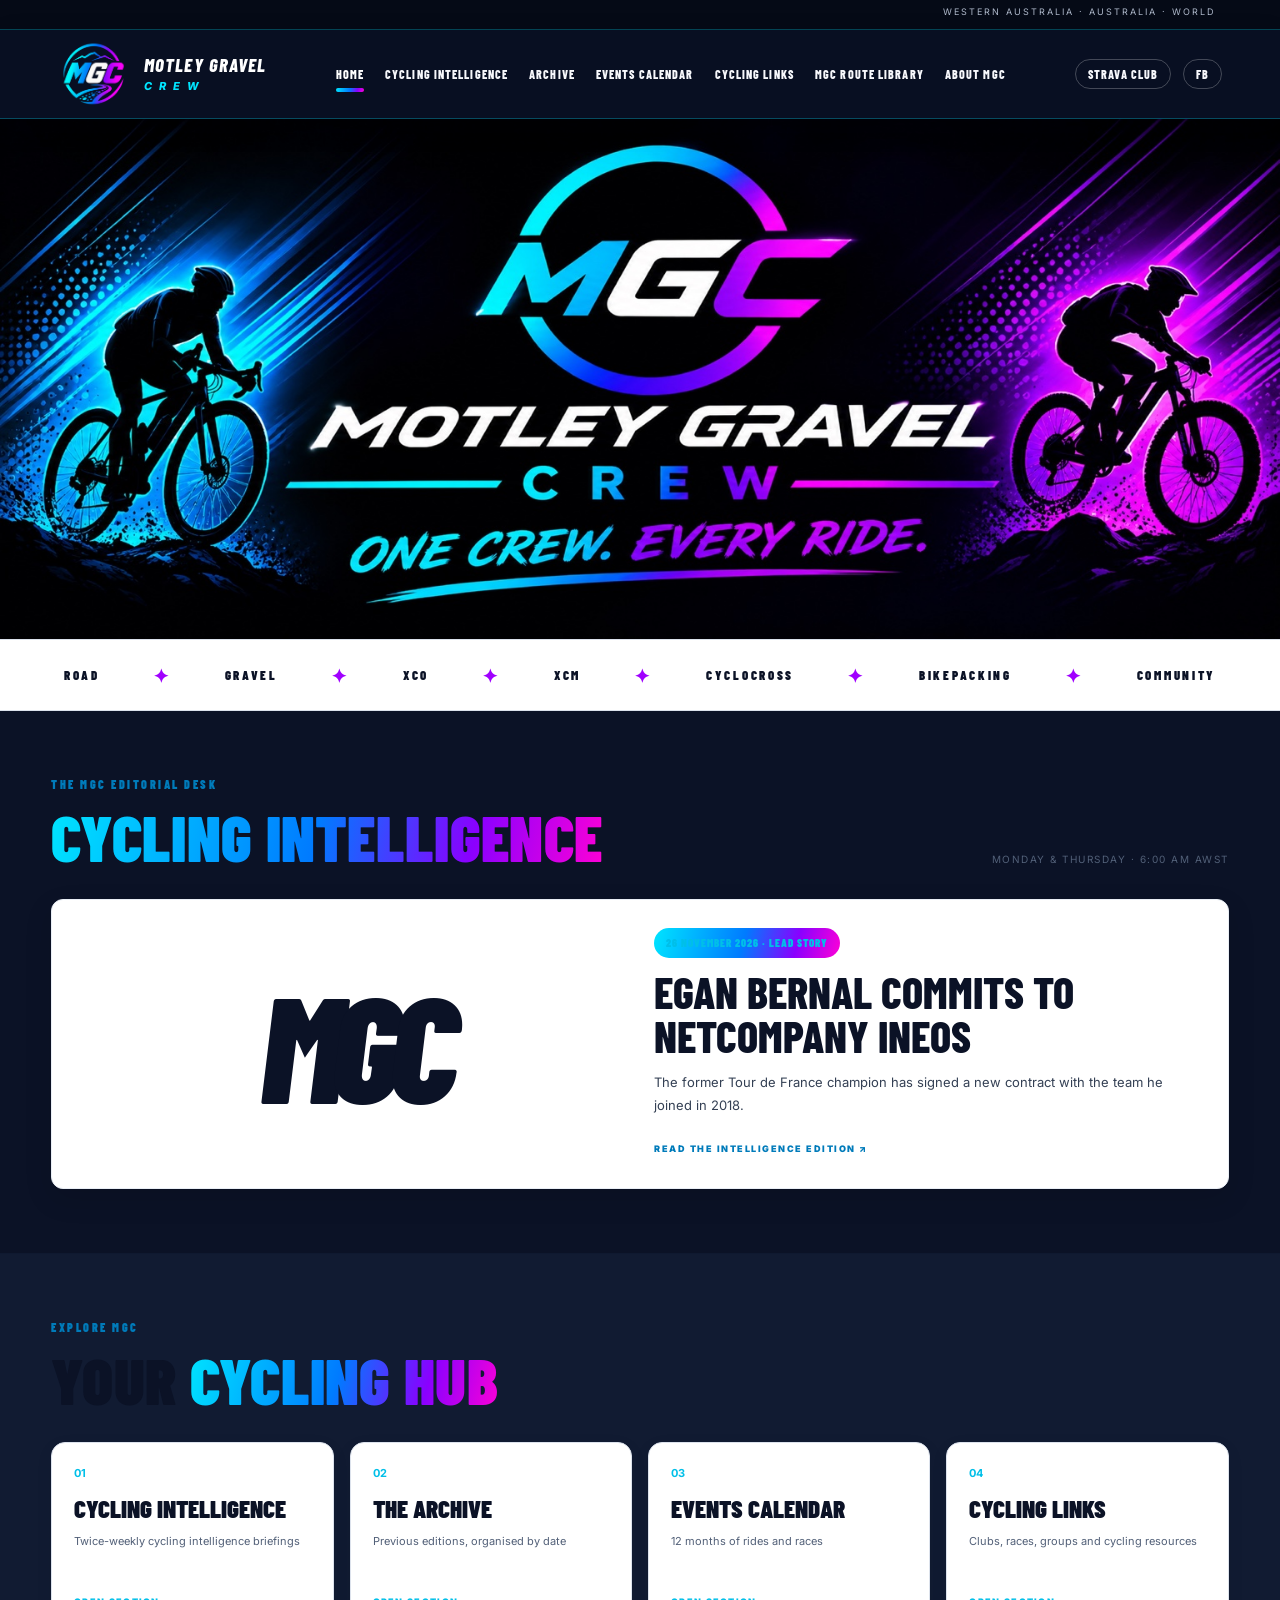
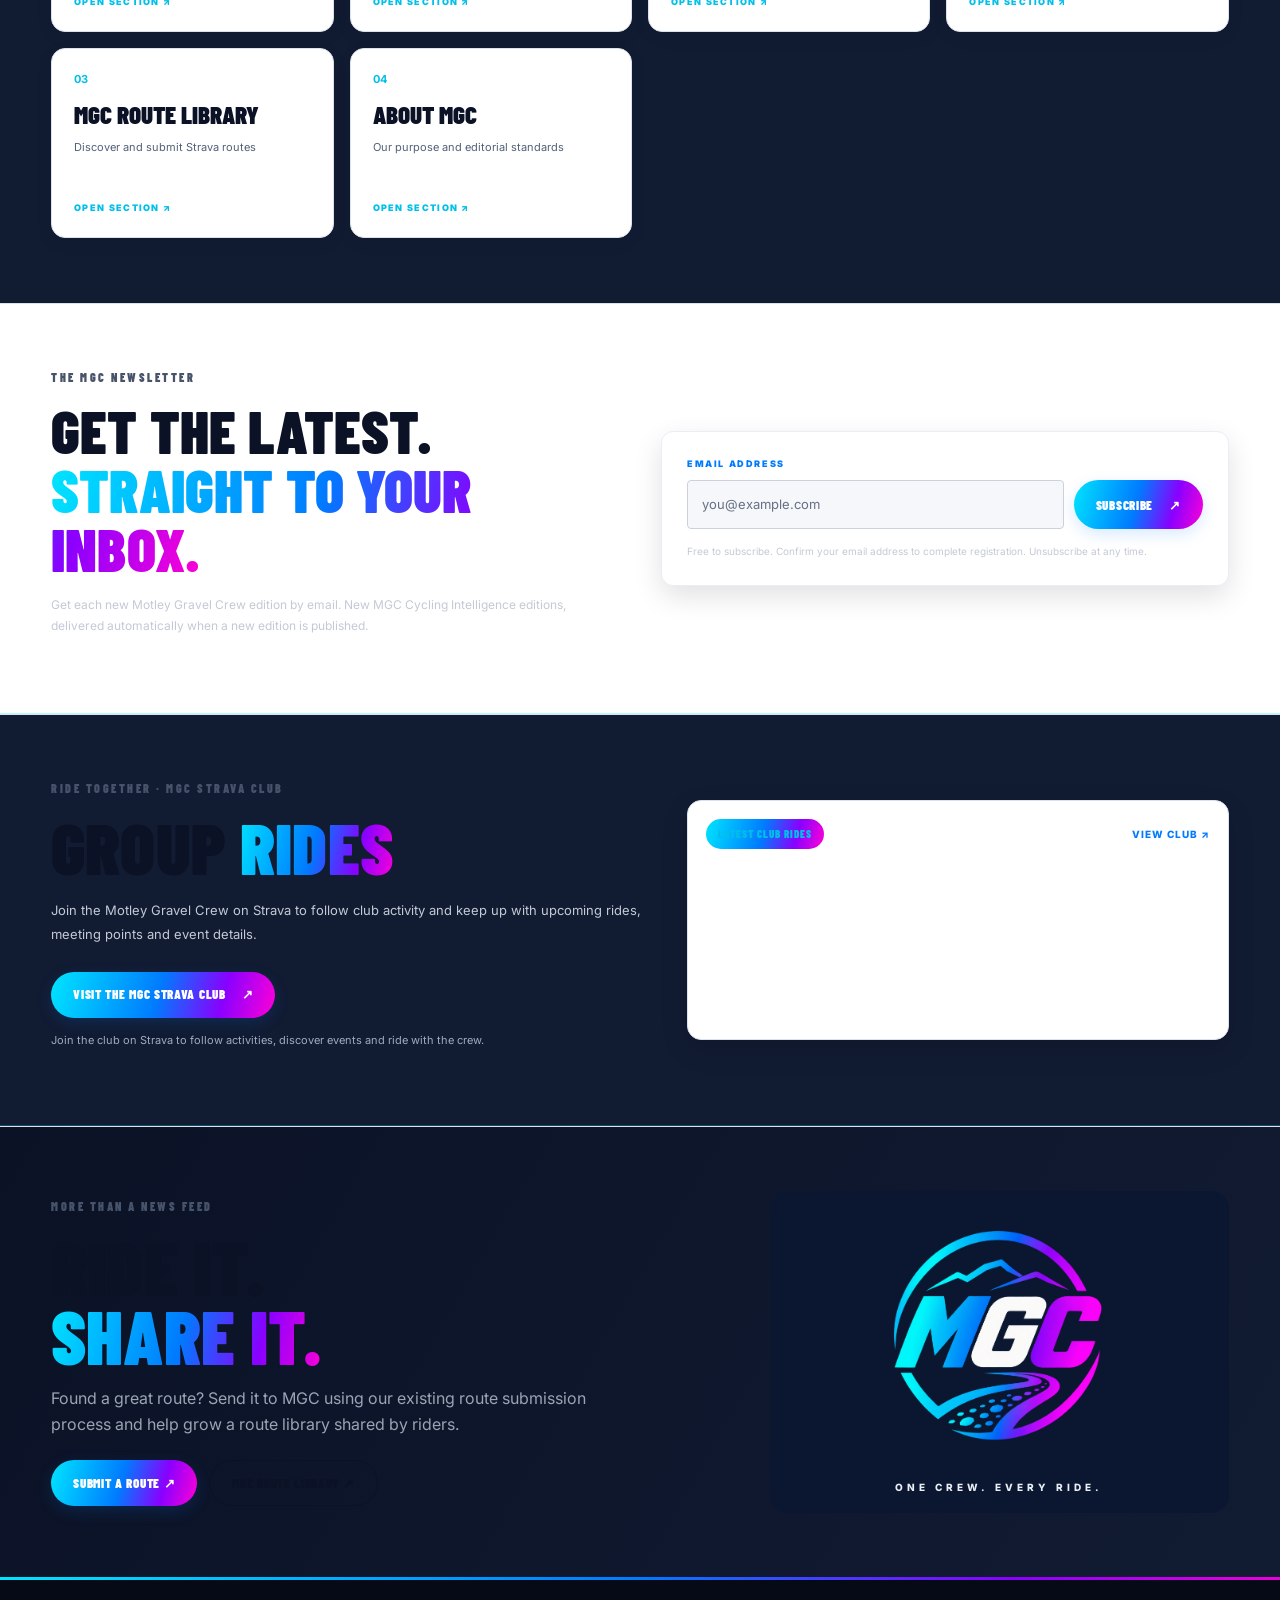
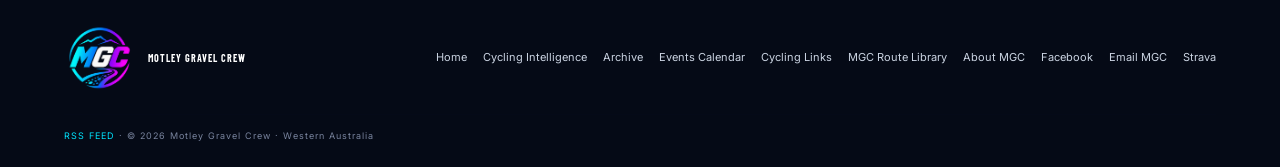
==== commit cad59239: "Preserve all original homepage content and links" ====
--- a/index.html
+++ b/index.html
@@ -2,22 +2,8 @@
 <html lang="en"><head><meta charset="utf-8"><meta name="viewport" content="width=device-width,initial-scale=1"><meta name="theme-color" content="#070912"><meta name="description" content="Motley Gravel Crew is a Western Australian cycling community and independent cycling publication covering road, gravel, mountain biking, racing, technology, events and local rides."><title>Motley Gravel Crew | One crew. Every ride.</title><link rel="preconnect" href="https://fonts.googleapis.com"><link rel="preconnect" href="https://fonts.gstatic.com" crossorigin><link href="https://fonts.googleapis.com/css2?family=Barlow+Condensed:wght@500;600;700;800;900&family=Inter:wght@400;500;600;700;800&display=swap" rel="stylesheet"><link rel="alternate" type="application/rss+xml" title="Motley Gravel Crew RSS Feed" href="https://motleygravelcrew.com/feed.xml"><link rel="stylesheet" href="styles.css"><link rel="icon" type="image/png" href="assets/mgc-logo-transparent.png"><link rel="apple-touch-icon" href="assets/mgc-logo-transparent.png"><link rel="canonical" href="https://motleygravelcrew.com/"><meta property="og:type" content="website"><meta property="og:title" content="Motley Gravel Crew | One crew. Every ride."><meta property="og:description" content="Motley Gravel Crew is a Western Australian cycling community and independent cycling publication covering road, gravel, mountain biking, racing, technology, events and local rides."><meta property="og:url" content="https://motleygravelcrew.com/"><meta property="og:image" content="https://motleygravelcrew.com/assets/mgc-logo-transparent.png"><meta name="twitter:card" content="summary"><meta name="twitter:title" content="Motley Gravel Crew | One crew. Every ride."><meta name="twitter:description" content="Cycling news, racing, gravel, technology and community. Western Australia and beyond. One crew. Every ride."><script type="application/ld+json">{"@context":"https://schema.org","@graph":[{"@type":"Organization","@id":"https://motleygravelcrew.com/#organization","name":"Motley Gravel Crew","url":"https://motleygravelcrew.com/","logo":{"@type":"ImageObject","url":"https://motleygravelcrew.com/assets/mgc-logo-transparent.png"},"sameAs":["https://www.facebook.com/profile.php?id=61554793187506","https://www.strava.com/clubs/1103000"],"description":"A Western Australian cycling community and publication covering road, gravel, mountain biking, racing, technology, events and local rides."},{"@type":"WebSite","@id":"https://motleygravelcrew.com/#website","url":"https://motleygravelcrew.com/","name":"Motley Gravel Crew","publisher":{"@id":"https://motleygravelcrew.com/#organization"},"inLanguage":"en-AU"}]}</script></head>
 <body><div class="topline"><span></span><span>WESTERN AUSTRALIA · AUSTRALIA · WORLD</span></div>
 <header class="site-header"><a class="brand" href="index.html"><img class="brand-logo" src="assets/mgc-logo-transparent.png" alt="MGC emblem"><span class="brand-name">MOTLEY GRAVEL <b>CREW</b></span></a><button class="menu-toggle" aria-label="Open navigation" aria-expanded="false">☰</button><nav class="nav"><a class="active" href="index.html">HOME</a><a href="editions.html">CYCLING INTELLIGENCE</a><a href="archive.html">ARCHIVE</a><a href="events.html">EVENTS CALENDAR</a><a href="links.html">CYCLING LINKS</a><a href="routes.html">MGC ROUTE LIBRARY</a><a href="about.html">ABOUT MGC</a></nav><div class="social-mini"><a href="https://www.strava.com/clubs/1103000" target="_blank" rel="noopener">STRAVA CLUB</a><a href="https://www.facebook.com/profile.php?id=61554793187506" target="_blank" rel="noopener">FB</a></div></header>
-<main>
-<section class="hero"><img src="assets/mgc-hero-banner.jpg" alt="Motley Gravel Crew — gravel cyclist and mountain-bike rider, One crew. Every ride."></section>
-<section class="ticker" aria-label="MGC cycling disciplines">ROAD <i>•</i> GRAVEL <i>•</i> XCO <i>•</i> XCM <i>•</i> CYCLOCROSS <i>•</i> BIKEPACKING <i>•</i> COMMUNITY</section>
-<section class="home-intro section"><div><p class="eyebrow">WESTERN AUSTRALIAN CYCLING COMMUNITY</p><h1>RIDE. EXPLORE.<br><span class="gradient-text">CONNECT.</span></h1><p>A Western Australian cycling community for gravel, road, mountain biking, cyclocross and all things two wheels.</p></div><div class="home-actions"><a class="button button-gradient" href="editions.html">CYCLING INTELLIGENCE <span>→</span></a><a class="button button-outline" href="routes.html">EXPLORE ROUTES</a></div></section>
-<section class="home-feature-grid section">
-<a class="home-feature home-feature-primary" href="2026-11-26.html"><span class="category cyan">LATEST EDITION</span><h2>CYCLING INTELLIGENCE</h2><strong class="feature-date">26 NOVEMBER 2026</strong><p>The latest racing, events, technology and Western Australian cycling news — curated for the MGC community.</p><b>READ THE LATEST EDITION <span>→</span></b></a>
-<a class="home-feature" href="routes.html"><span class="feature-icon">⌖</span><h2>ROUTE LIBRARY</h2><p>Discover and share great rides across Western Australia.</p><b>EXPLORE ROUTES <span>→</span></b></a>
-<a class="home-feature" href="routes.html"><span class="feature-icon">◎</span><h2>THE COMMUNITY</h2><p>Riders, routes and shared stories from across the MGC community.</p><b>GET INVOLVED <span>→</span></b></a>
-</section>
-<section class="home-quick-links section">
-<a class="quick-link" href="events.html"><span class="quick-icon">▦</span><span><strong>UPCOMING EVENTS</strong><small>Key races, rides and community events across WA and beyond.</small></span><b>→</b></a>
-<a class="quick-link" href="links.html"><span class="quick-icon">↗</span><span><strong>CYCLING LINKS</strong><small>Clubs, organisations, race calendars and useful resources.</small></span><b>→</b></a>
-<a class="quick-link" href="about.html"><span class="quick-icon">◉</span><span><strong>ABOUT MGC</strong><small>What we ride, what we cover and what brings us together.</small></span><b>→</b></a>
-</section>
-<section class="section subscribe-section" id="subscribe"><div class="subscribe-copy"><p class="eyebrow">THE MGC NEWSLETTER</p><h2>GET THE LATEST.<br><span class="gradient-text">STRAIGHT TO YOUR INBOX.</span></h2><p>Get each new Motley Gravel Crew edition by email. New MGC Cycling Intelligence editions, delivered automatically when a new edition is published.</p></div><form class="subscribe-form" action="https://simple-newsletter.com/v1/subscriptions/"><input type="hidden" name="uri" value="https://motleygravelcrew.com/feed.xml"><input type="hidden" name="return" value="https://motleygravelcrew.com/"><label for="mgc-subscribe-email">EMAIL ADDRESS</label><div class="subscribe-controls"><input id="mgc-subscribe-email" type="email" name="email" placeholder="you@example.com" autocomplete="email" required><button class="button button-gradient" type="submit">SUBSCRIBE <span>↗</span></button></div><small>Free to subscribe. Confirm your email address to complete registration. Unsubscribe at any time.</small></form></section>
-<section class="section group-rides-section" id="group-rides"><div class="group-rides-copy"><p class="eyebrow">RIDE TOGETHER · MGC STRAVA CLUB</p><h2>GROUP <span class="gradient-text">RIDES</span></h2><p>Join the Motley Gravel Crew on Strava to follow club activity and keep up with upcoming rides, meeting points and event details.</p><a class="button button-gradient" href="https://www.strava.com/clubs/1103000" target="_blank" rel="noopener">VISIT THE MGC STRAVA CLUB <span>↗</span></a><p class="strava-note">Join the club on Strava to follow activities, discover events and ride with the crew.</p></div><div class="strava-club-widget"><div class="strava-widget-heading"><span class="category cyan">LATEST CLUB RIDES</span><a href="https://www.strava.com/clubs/1103000" target="_blank" rel="noopener">VIEW CLUB ↗</a></div><iframe title="Motley Gravel Crew latest Strava club rides" allowtransparency="true" frameborder="0" height="160" scrolling="no" src="https://www.strava.com/clubs/1103000/latest-rides/a095793cf0d8d2e66ad52966a49f943979be8ee2?show_rides=false" width="300" loading="lazy"></iframe></div></section>
-<section class="section community-call"><div><p class="eyebrow">MORE THAN A NEWS FEED</p><h2>RIDE IT.<br><span class="gradient-text">SHARE IT.</span></h2><p>Found a great route? Send it to MGC using our existing route submission process and help grow a route library shared by riders.</p><div class="actions"><a class="button button-gradient" href="mailto:motleygravelcrew@gmail.com?subject=MGC%20Route%20Submission&body=Route%20name%3A%0D%0ALocation%3A%0D%0ARiding%20type%3A%0D%0ADistance%3A%0D%0AElevation%20gain%3A%0D%0AStrava%20route%20link%3A%0D%0AShort%20description%3A%0D%0AContributor%20credit%20(name%20or%20riding%20name%2C%20optional)%3A">SUBMIT A ROUTE ↗</a><a class="button button-outline" href="routes.html">MGC ROUTE LIBRARY ↗</a></div></div><div class="community-emblem"><img src="assets/mgc-logo-transparent.png" alt="MGC emblem"><small>ONE CREW. EVERY RIDE.</small></div></section>
-</main>
+<main><section class="hero"><img src="assets/mgc-hero-banner.jpg" alt="Motley Gravel Crew — One crew. Every ride."></section><section class="ticker">ROAD <i>✦</i> GRAVEL <i>✦</i> XCO <i>✦</i> XCM <i>✦</i> CYCLOCROSS <i>✦</i> BIKEPACKING <i>✦</i> COMMUNITY</section>
+<section class="section"><div class="section-heading"><div><p class="eyebrow">THE MGC EDITORIAL DESK</p><h2><span class="gradient-text">CYCLING INTELLIGENCE</span></h2></div><span class="date-stamp">MONDAY & THURSDAY · 6:00 AM AWST</span></div><div class="feature-panel"><div class="feature-image-wrap"><div class="feature-mark">MGC</div></div><div><span class="category cyan">26 NOVEMBER 2026 · LEAD STORY</span><h3>EGAN BERNAL COMMITS TO NETCOMPANY INEOS</h3><p>The former Tour de France champion has signed a new contract with the team he joined in 2018.</p><a class="text-link" href="2026-11-26.html">READ THE INTELLIGENCE EDITION <span>↗</span></a></div></div></section>
+<section class="section section-alt"><div class="section-heading"><div><p class="eyebrow">EXPLORE MGC</p><h2>YOUR <span class="gradient-text">CYCLING HUB</span></h2></div></div><div class="tile-grid"><a class="tile" href="editions.html"><b>01</b><strong>CYCLING INTELLIGENCE</strong><small>Twice-weekly cycling intelligence briefings</small><span>OPEN SECTION ↗</span></a><a class="tile" href="archive.html"><b>02</b><strong>THE ARCHIVE</strong><small>Previous editions, organised by date</small><span>OPEN SECTION ↗</span></a><a class="tile" href="events.html"><b>03</b><strong>EVENTS CALENDAR</strong><small>12 months of rides and races</small><span>OPEN SECTION ↗</span></a><a class="tile" href="links.html"><b>04</b><strong>CYCLING LINKS</strong><small>Clubs, races, groups and cycling resources</small><span>OPEN SECTION ↗</span></a><a class="tile" href="routes.html"><b>03</b><strong>MGC ROUTE LIBRARY</strong><small>Discover and submit Strava routes</small><span>OPEN SECTION ↗</span></a><a class="tile" href="about.html"><b>04</b><strong>ABOUT MGC</strong><small>Our purpose and editorial standards</small><span>OPEN SECTION ↗</span></a></div></section>
+<section class="section subscribe-section" id="subscribe"><div class="subscribe-copy"><p class="eyebrow">THE MGC NEWSLETTER</p><h2>GET THE LATEST.<br><span class="gradient-text">STRAIGHT TO YOUR INBOX.</span></h2><p>Get each new Motley Gravel Crew edition by email. New MGC Cycling Intelligence editions, delivered automatically when a new edition is published.</p></div><form class="subscribe-form" action="https://simple-newsletter.com/v1/subscriptions/"><input type="hidden" name="uri" value="https://motleygravelcrew.com/feed.xml"><input type="hidden" name="return" value="https://motleygravelcrew.com/"><label for="mgc-subscribe-email">EMAIL ADDRESS</label><div class="subscribe-controls"><input id="mgc-subscribe-email" type="email" name="email" placeholder="you@example.com" autocomplete="email" required><button class="button button-gradient" type="submit">SUBSCRIBE <span>↗</span></button></div><small>Free to subscribe. Confirm your email address to complete registration. Unsubscribe at any time.</small></form></section><section class="section group-rides-section" id="group-rides"><div class="group-rides-copy"><p class="eyebrow">RIDE TOGETHER · MGC STRAVA CLUB</p><h2>GROUP <span class="gradient-text">RIDES</span></h2><p>Join the Motley Gravel Crew on Strava to follow club activity and keep up with upcoming rides, meeting points and event details.</p><a class="button button-gradient" href="https://www.strava.com/clubs/1103000" target="_blank" rel="noopener">VISIT THE MGC STRAVA CLUB <span>↗</span></a><p class="strava-note">Join the club on Strava to follow activities, discover events and ride with the crew.</p></div><div class="strava-club-widget"><div class="strava-widget-heading"><span class="category cyan">LATEST CLUB RIDES</span><a href="https://www.strava.com/clubs/1103000" target="_blank" rel="noopener">VIEW CLUB ↗</a></div><iframe title="Motley Gravel Crew latest Strava club rides" allowtransparency="true" frameborder="0" height="160" scrolling="no" src="https://www.strava.com/clubs/1103000/latest-rides/a095793cf0d8d2e66ad52966a49f943979be8ee2?show_rides=false" width="300" loading="lazy"></iframe></div></section><section class="section community-call"><div><p class="eyebrow">MORE THAN A NEWS FEED</p><h2>RIDE IT.<br><span class="gradient-text">SHARE IT.</span></h2><p>Found a great route? Send it to MGC using our existing route submission process and help grow a route library shared by riders.</p><div class="actions"><a class="button button-gradient" href="mailto:motleygravelcrew@gmail.com?subject=MGC%20Route%20Submission&body=Route%20name%3A%0D%0ALocation%3A%0D%0ARiding%20type%3A%0D%0ADistance%3A%0D%0AElevation%20gain%3A%0D%0AStrava%20route%20link%3A%0D%0AShort%20description%3A%0D%0AContributor%20credit%20(name%20or%20riding%20name%2C%20optional)%3A">SUBMIT A ROUTE ↗</a><a class="button button-outline" href="routes.html">MGC ROUTE LIBRARY ↗</a></div></div><div class="community-emblem"><img src="assets/mgc-logo-transparent.png" alt="MGC emblem"><small>ONE CREW. EVERY RIDE.</small></div></section></main>
 <footer class="footer"><a class="footer-brand" href="index.html"><img class="brand-logo" src="assets/mgc-logo-transparent.png" alt="MGC emblem"><b>MOTLEY GRAVEL CREW</b></a><div class="footer-links"><a href="index.html">Home</a><a href="editions.html">Cycling Intelligence</a><a href="archive.html">Archive</a><a href="events.html">Events Calendar</a><a href="links.html">Cycling Links</a><a href="routes.html">MGC Route Library</a><a href="about.html">About MGC</a><a href="https://www.facebook.com/profile.php?id=61554793187506" target="_blank" rel="noopener">Facebook</a><a href="mailto:motleygravelcrew@gmail.com">Email MGC</a><a href="https://www.strava.com/clubs/1103000" target="_blank" rel="noopener">Strava</a></div><p><a href="https://motleygravelcrew.com/feed.xml">RSS FEED</a> · © <span id="year"></span> Motley Gravel Crew · Western Australia</p></footer><script src="script.js"></script></body></html>
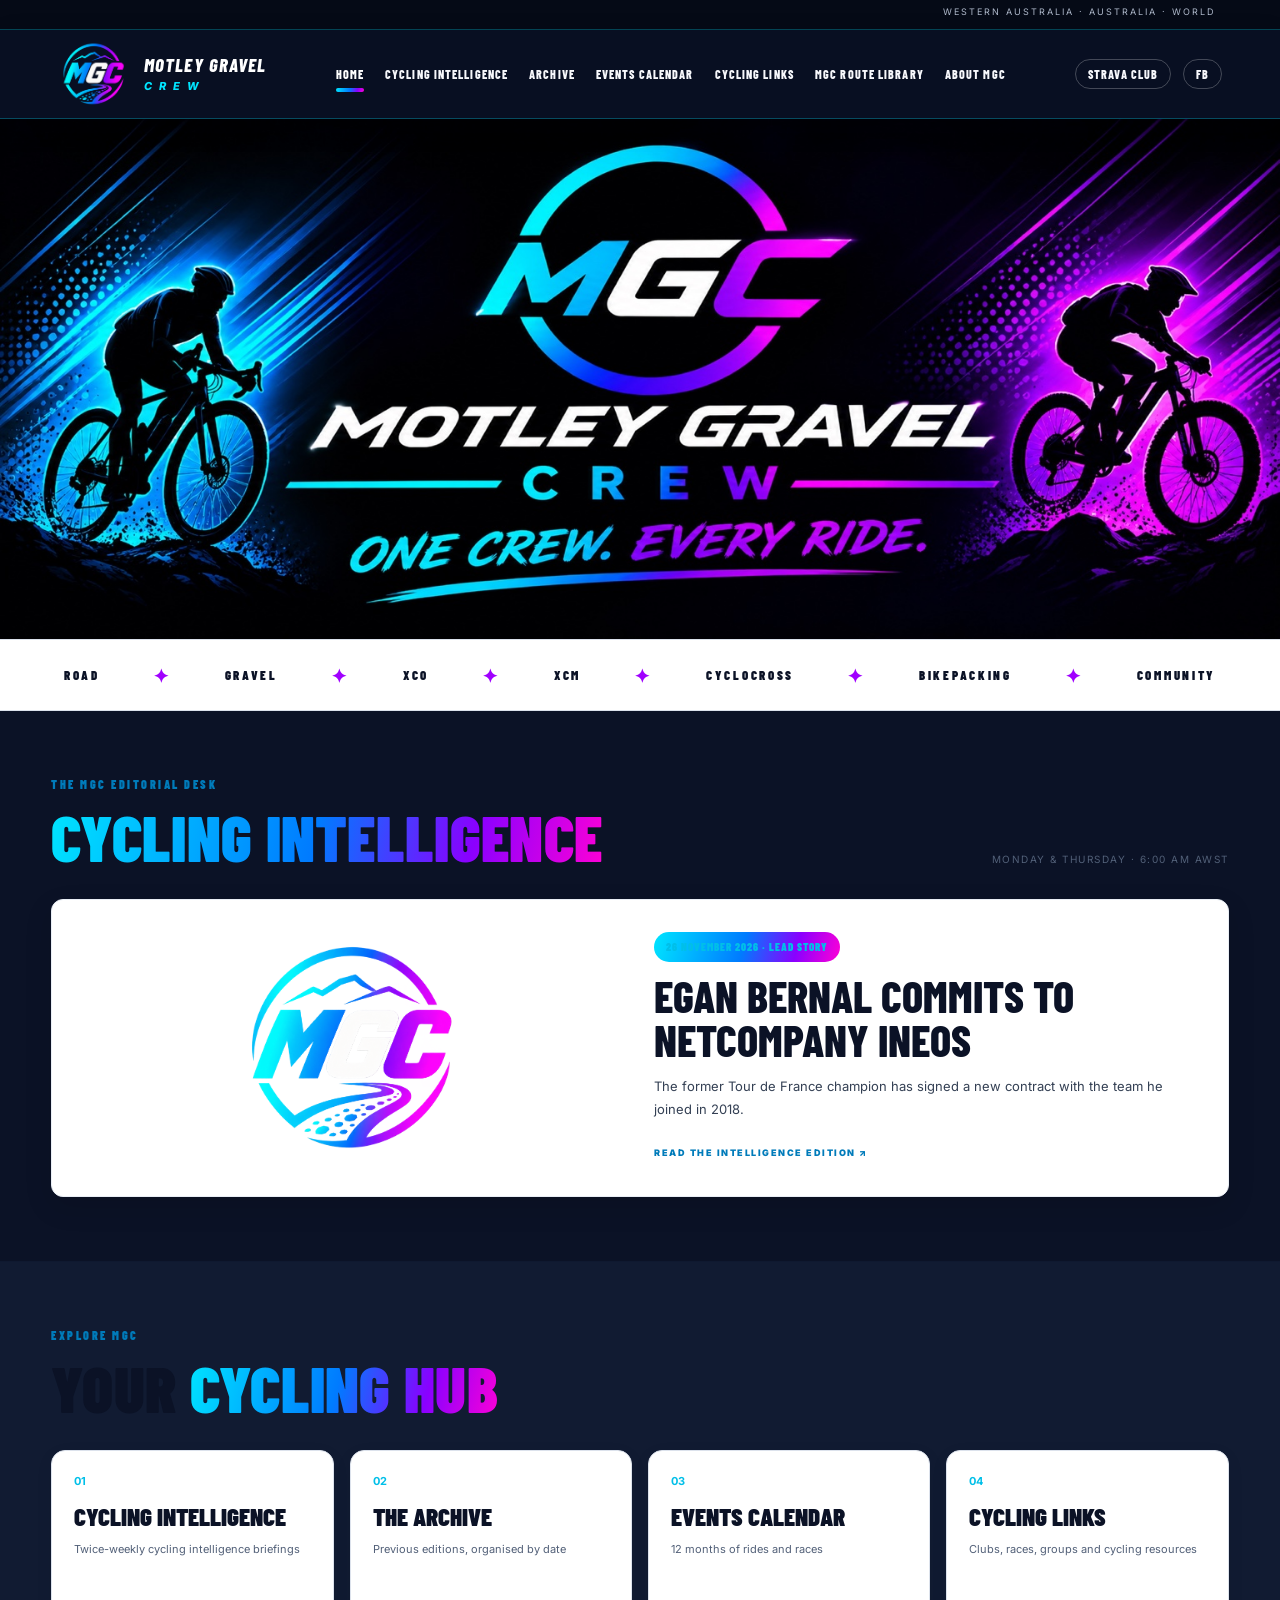
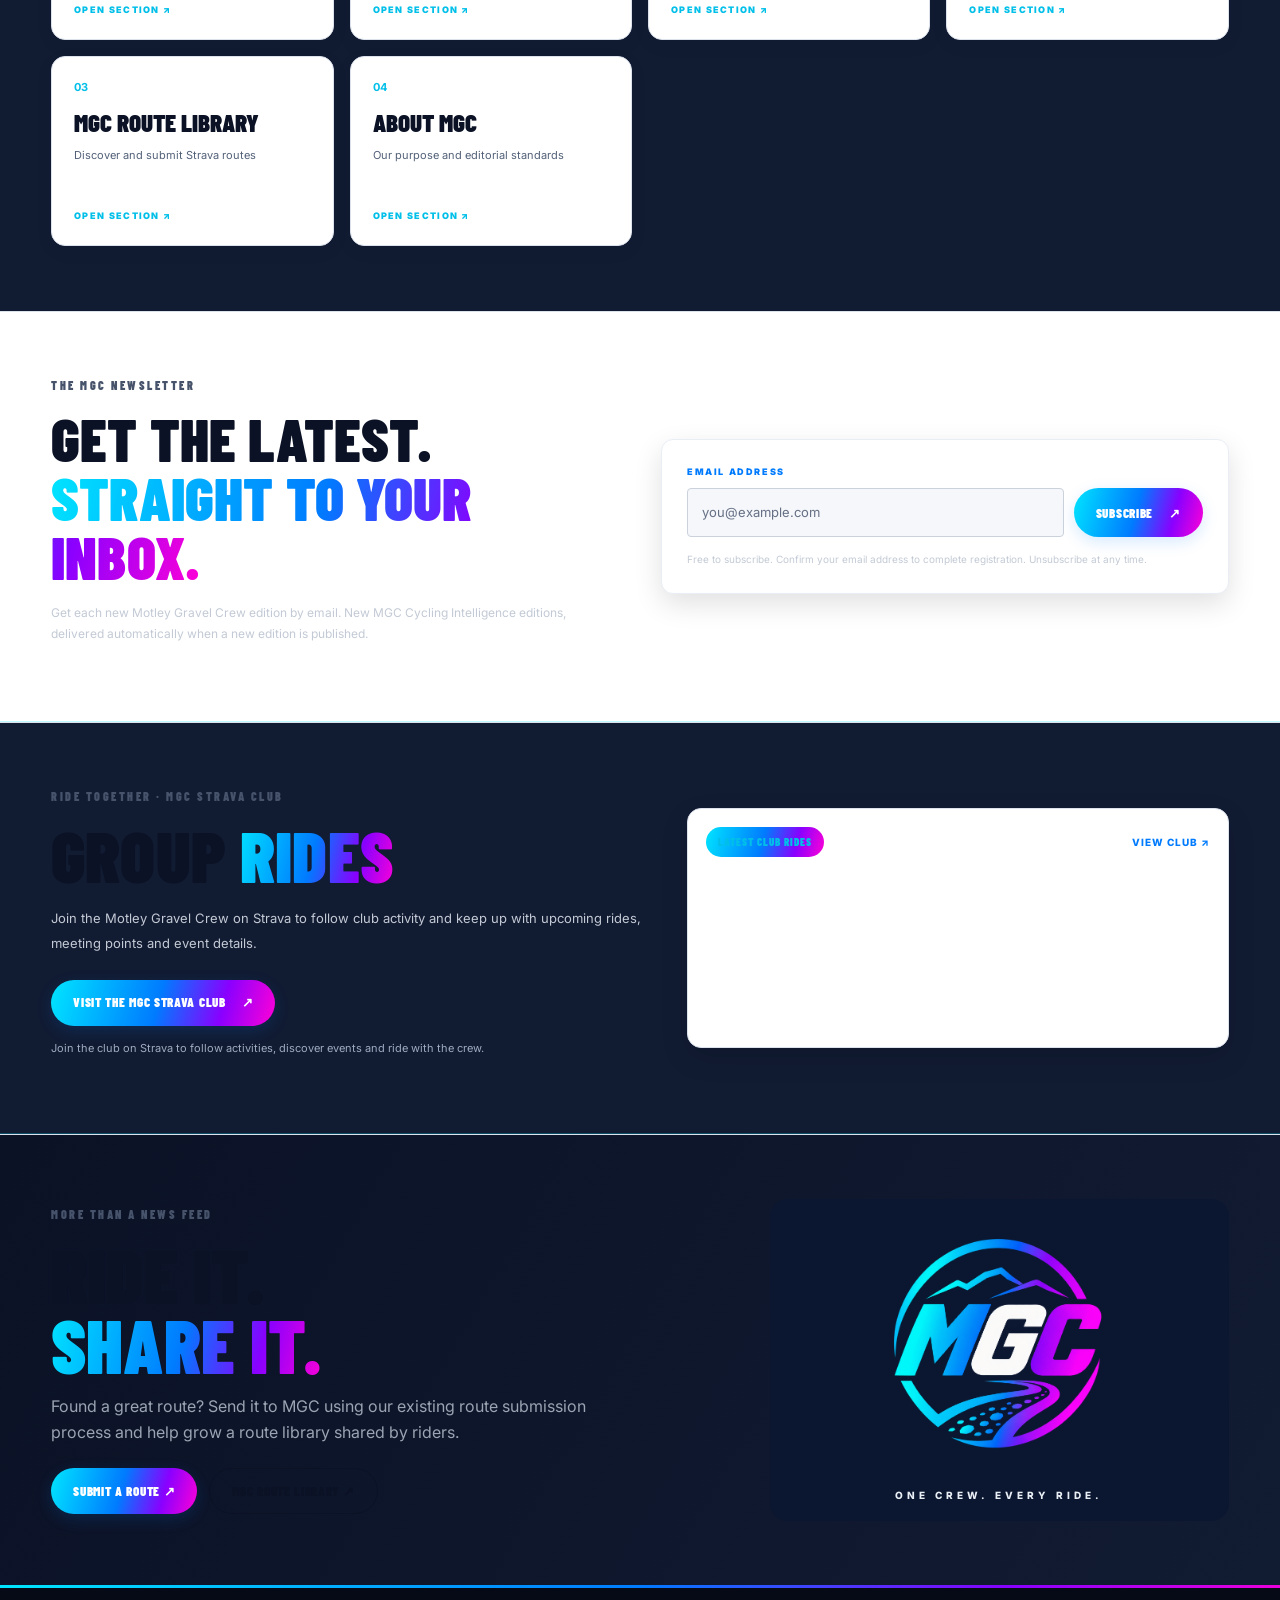
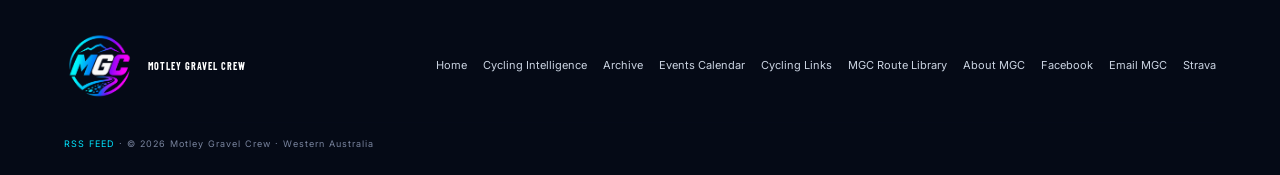
==== commit d01f09bf: "Use approved MGC emblem in homepage feature card" ====
--- a/index.html
+++ b/index.html
@@ -3,7 +3,7 @@
 <body><div class="topline"><span></span><span>WESTERN AUSTRALIA · AUSTRALIA · WORLD</span></div>
 <header class="site-header"><a class="brand" href="index.html"><img class="brand-logo" src="assets/mgc-logo-transparent.png" alt="MGC emblem"><span class="brand-name">MOTLEY GRAVEL <b>CREW</b></span></a><button class="menu-toggle" aria-label="Open navigation" aria-expanded="false">☰</button><nav class="nav"><a class="active" href="index.html">HOME</a><a href="editions.html">CYCLING INTELLIGENCE</a><a href="archive.html">ARCHIVE</a><a href="events.html">EVENTS CALENDAR</a><a href="links.html">CYCLING LINKS</a><a href="routes.html">MGC ROUTE LIBRARY</a><a href="about.html">ABOUT MGC</a></nav><div class="social-mini"><a href="https://www.strava.com/clubs/1103000" target="_blank" rel="noopener">STRAVA CLUB</a><a href="https://www.facebook.com/profile.php?id=61554793187506" target="_blank" rel="noopener">FB</a></div></header>
 <main><section class="hero"><img src="assets/mgc-hero-banner.jpg" alt="Motley Gravel Crew — One crew. Every ride."></section><section class="ticker">ROAD <i>✦</i> GRAVEL <i>✦</i> XCO <i>✦</i> XCM <i>✦</i> CYCLOCROSS <i>✦</i> BIKEPACKING <i>✦</i> COMMUNITY</section>
-<section class="section"><div class="section-heading"><div><p class="eyebrow">THE MGC EDITORIAL DESK</p><h2><span class="gradient-text">CYCLING INTELLIGENCE</span></h2></div><span class="date-stamp">MONDAY & THURSDAY · 6:00 AM AWST</span></div><div class="feature-panel"><div class="feature-image-wrap"><div class="feature-mark">MGC</div></div><div><span class="category cyan">26 NOVEMBER 2026 · LEAD STORY</span><h3>EGAN BERNAL COMMITS TO NETCOMPANY INEOS</h3><p>The former Tour de France champion has signed a new contract with the team he joined in 2018.</p><a class="text-link" href="2026-11-26.html">READ THE INTELLIGENCE EDITION <span>↗</span></a></div></div></section>
+<section class="section"><div class="section-heading"><div><p class="eyebrow">THE MGC EDITORIAL DESK</p><h2><span class="gradient-text">CYCLING INTELLIGENCE</span></h2></div><span class="date-stamp">MONDAY & THURSDAY · 6:00 AM AWST</span></div><div class="feature-panel"><div class="feature-image-wrap"><div class="feature-mark"><img src="assets/mgc-logo-transparent.png" alt="Motley Gravel Crew logo"></div></div><div><span class="category cyan">26 NOVEMBER 2026 · LEAD STORY</span><h3>EGAN BERNAL COMMITS TO NETCOMPANY INEOS</h3><p>The former Tour de France champion has signed a new contract with the team he joined in 2018.</p><a class="text-link" href="2026-11-26.html">READ THE INTELLIGENCE EDITION <span>↗</span></a></div></div></section>
 <section class="section section-alt"><div class="section-heading"><div><p class="eyebrow">EXPLORE MGC</p><h2>YOUR <span class="gradient-text">CYCLING HUB</span></h2></div></div><div class="tile-grid"><a class="tile" href="editions.html"><b>01</b><strong>CYCLING INTELLIGENCE</strong><small>Twice-weekly cycling intelligence briefings</small><span>OPEN SECTION ↗</span></a><a class="tile" href="archive.html"><b>02</b><strong>THE ARCHIVE</strong><small>Previous editions, organised by date</small><span>OPEN SECTION ↗</span></a><a class="tile" href="events.html"><b>03</b><strong>EVENTS CALENDAR</strong><small>12 months of rides and races</small><span>OPEN SECTION ↗</span></a><a class="tile" href="links.html"><b>04</b><strong>CYCLING LINKS</strong><small>Clubs, races, groups and cycling resources</small><span>OPEN SECTION ↗</span></a><a class="tile" href="routes.html"><b>03</b><strong>MGC ROUTE LIBRARY</strong><small>Discover and submit Strava routes</small><span>OPEN SECTION ↗</span></a><a class="tile" href="about.html"><b>04</b><strong>ABOUT MGC</strong><small>Our purpose and editorial standards</small><span>OPEN SECTION ↗</span></a></div></section>
 <section class="section subscribe-section" id="subscribe"><div class="subscribe-copy"><p class="eyebrow">THE MGC NEWSLETTER</p><h2>GET THE LATEST.<br><span class="gradient-text">STRAIGHT TO YOUR INBOX.</span></h2><p>Get each new Motley Gravel Crew edition by email. New MGC Cycling Intelligence editions, delivered automatically when a new edition is published.</p></div><form class="subscribe-form" action="https://simple-newsletter.com/v1/subscriptions/"><input type="hidden" name="uri" value="https://motleygravelcrew.com/feed.xml"><input type="hidden" name="return" value="https://motleygravelcrew.com/"><label for="mgc-subscribe-email">EMAIL ADDRESS</label><div class="subscribe-controls"><input id="mgc-subscribe-email" type="email" name="email" placeholder="you@example.com" autocomplete="email" required><button class="button button-gradient" type="submit">SUBSCRIBE <span>↗</span></button></div><small>Free to subscribe. Confirm your email address to complete registration. Unsubscribe at any time.</small></form></section><section class="section group-rides-section" id="group-rides"><div class="group-rides-copy"><p class="eyebrow">RIDE TOGETHER · MGC STRAVA CLUB</p><h2>GROUP <span class="gradient-text">RIDES</span></h2><p>Join the Motley Gravel Crew on Strava to follow club activity and keep up with upcoming rides, meeting points and event details.</p><a class="button button-gradient" href="https://www.strava.com/clubs/1103000" target="_blank" rel="noopener">VISIT THE MGC STRAVA CLUB <span>↗</span></a><p class="strava-note">Join the club on Strava to follow activities, discover events and ride with the crew.</p></div><div class="strava-club-widget"><div class="strava-widget-heading"><span class="category cyan">LATEST CLUB RIDES</span><a href="https://www.strava.com/clubs/1103000" target="_blank" rel="noopener">VIEW CLUB ↗</a></div><iframe title="Motley Gravel Crew latest Strava club rides" allowtransparency="true" frameborder="0" height="160" scrolling="no" src="https://www.strava.com/clubs/1103000/latest-rides/a095793cf0d8d2e66ad52966a49f943979be8ee2?show_rides=false" width="300" loading="lazy"></iframe></div></section><section class="section community-call"><div><p class="eyebrow">MORE THAN A NEWS FEED</p><h2>RIDE IT.<br><span class="gradient-text">SHARE IT.</span></h2><p>Found a great route? Send it to MGC using our existing route submission process and help grow a route library shared by riders.</p><div class="actions"><a class="button button-gradient" href="mailto:motleygravelcrew@gmail.com?subject=MGC%20Route%20Submission&body=Route%20name%3A%0D%0ALocation%3A%0D%0ARiding%20type%3A%0D%0ADistance%3A%0D%0AElevation%20gain%3A%0D%0AStrava%20route%20link%3A%0D%0AShort%20description%3A%0D%0AContributor%20credit%20(name%20or%20riding%20name%2C%20optional)%3A">SUBMIT A ROUTE ↗</a><a class="button button-outline" href="routes.html">MGC ROUTE LIBRARY ↗</a></div></div><div class="community-emblem"><img src="assets/mgc-logo-transparent.png" alt="MGC emblem"><small>ONE CREW. EVERY RIDE.</small></div></section></main>
 <footer class="footer"><a class="footer-brand" href="index.html"><img class="brand-logo" src="assets/mgc-logo-transparent.png" alt="MGC emblem"><b>MOTLEY GRAVEL CREW</b></a><div class="footer-links"><a href="index.html">Home</a><a href="editions.html">Cycling Intelligence</a><a href="archive.html">Archive</a><a href="events.html">Events Calendar</a><a href="links.html">Cycling Links</a><a href="routes.html">MGC Route Library</a><a href="about.html">About MGC</a><a href="https://www.facebook.com/profile.php?id=61554793187506" target="_blank" rel="noopener">Facebook</a><a href="mailto:motleygravelcrew@gmail.com">Email MGC</a><a href="https://www.strava.com/clubs/1103000" target="_blank" rel="noopener">Strava</a></div><p><a href="https://motleygravelcrew.com/feed.xml">RSS FEED</a> · © <span id="year"></span> Motley Gravel Crew · Western Australia</p></footer><script src="script.js"></script></body></html>
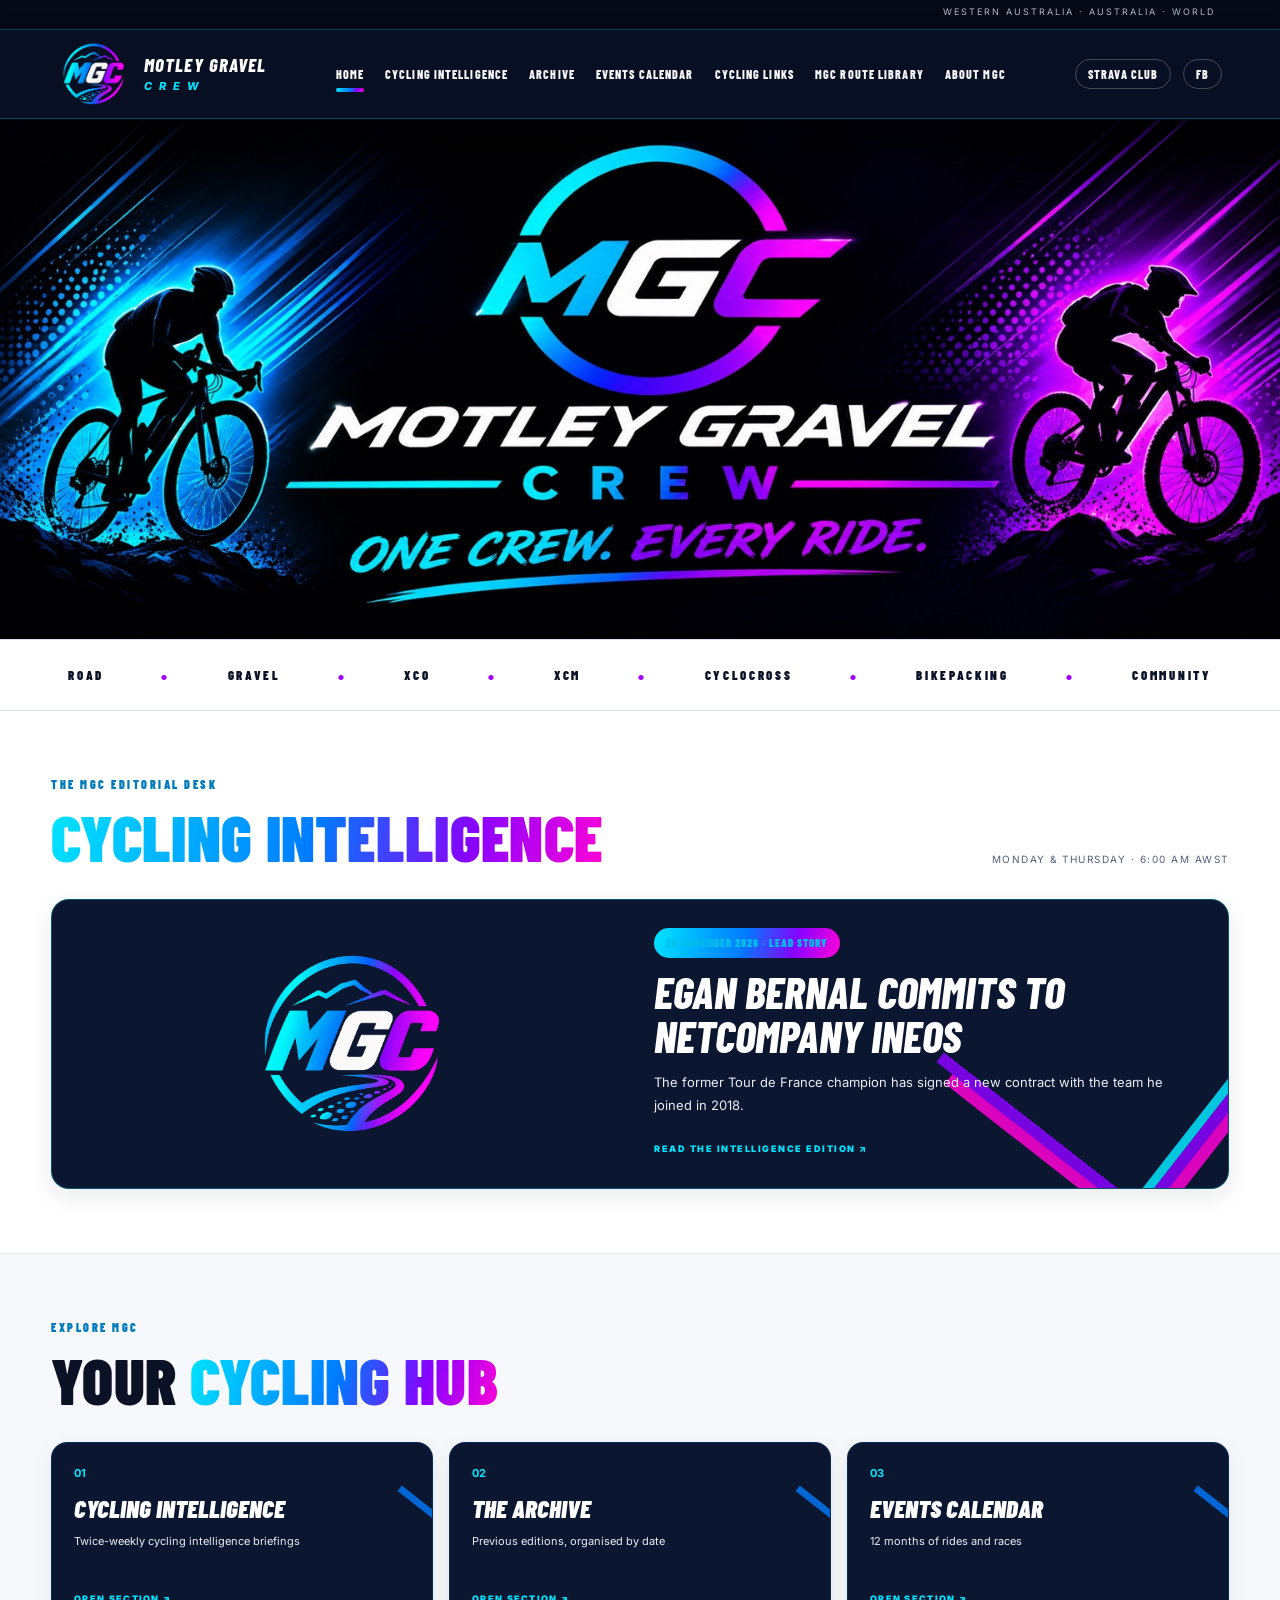
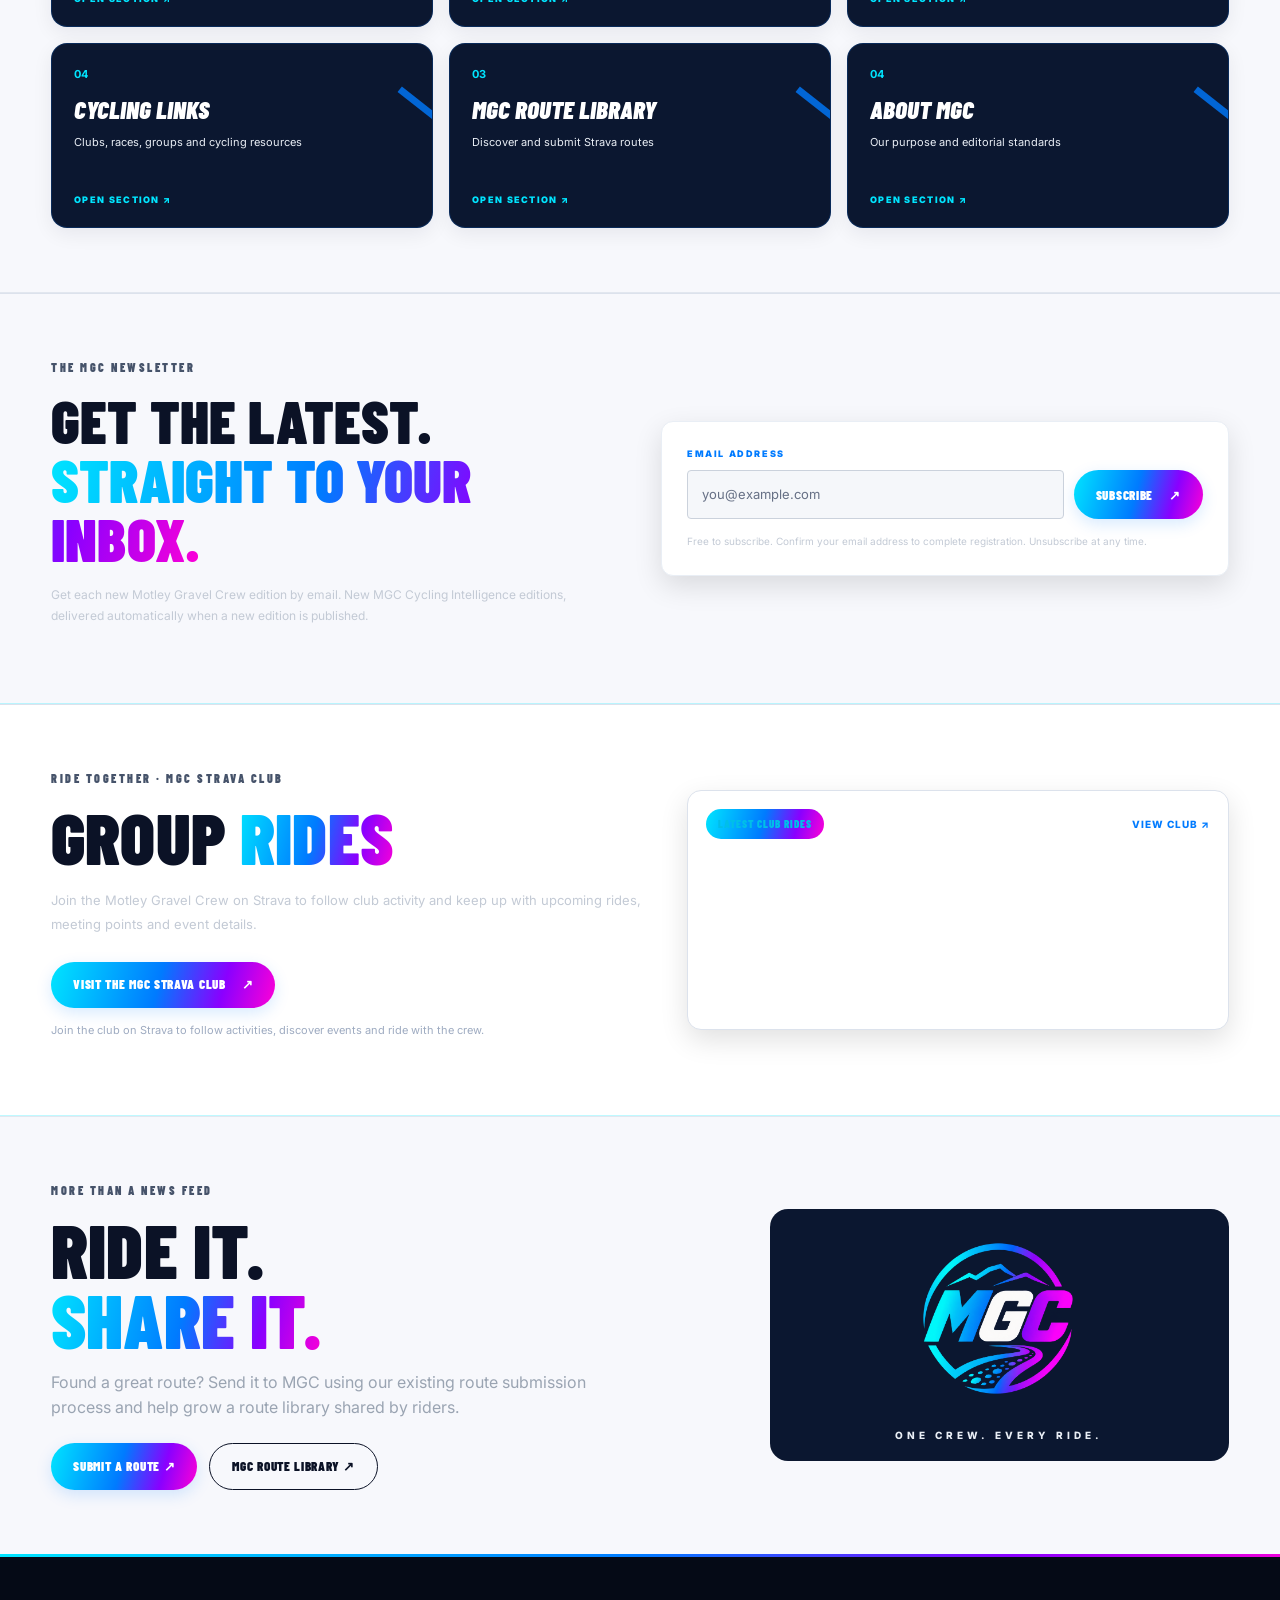
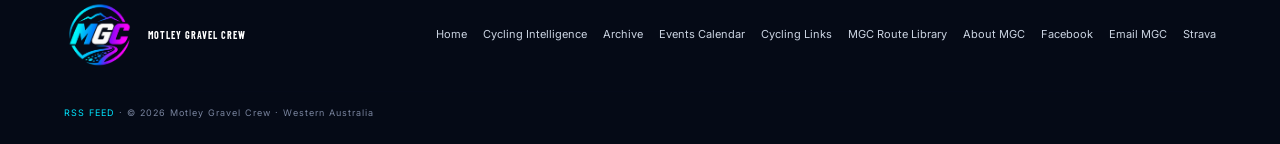
==== commit 8ba8d28c: "Use dot separators in homepage discipline strip" ====
--- a/index.html
+++ b/index.html
@@ -2,7 +2,7 @@
 <html lang="en"><head><meta charset="utf-8"><meta name="viewport" content="width=device-width,initial-scale=1"><meta name="theme-color" content="#070912"><meta name="description" content="Motley Gravel Crew is a Western Australian cycling community and independent cycling publication covering road, gravel, mountain biking, racing, technology, events and local rides."><title>Motley Gravel Crew | One crew. Every ride.</title><link rel="preconnect" href="https://fonts.googleapis.com"><link rel="preconnect" href="https://fonts.gstatic.com" crossorigin><link href="https://fonts.googleapis.com/css2?family=Barlow+Condensed:wght@500;600;700;800;900&family=Inter:wght@400;500;600;700;800&display=swap" rel="stylesheet"><link rel="alternate" type="application/rss+xml" title="Motley Gravel Crew RSS Feed" href="https://motleygravelcrew.com/feed.xml"><link rel="stylesheet" href="styles.css"><link rel="icon" type="image/png" href="assets/mgc-logo-transparent.png"><link rel="apple-touch-icon" href="assets/mgc-logo-transparent.png"><link rel="canonical" href="https://motleygravelcrew.com/"><meta property="og:type" content="website"><meta property="og:title" content="Motley Gravel Crew | One crew. Every ride."><meta property="og:description" content="Motley Gravel Crew is a Western Australian cycling community and independent cycling publication covering road, gravel, mountain biking, racing, technology, events and local rides."><meta property="og:url" content="https://motleygravelcrew.com/"><meta property="og:image" content="https://motleygravelcrew.com/assets/mgc-logo-transparent.png"><meta name="twitter:card" content="summary"><meta name="twitter:title" content="Motley Gravel Crew | One crew. Every ride."><meta name="twitter:description" content="Cycling news, racing, gravel, technology and community. Western Australia and beyond. One crew. Every ride."><script type="application/ld+json">{"@context":"https://schema.org","@graph":[{"@type":"Organization","@id":"https://motleygravelcrew.com/#organization","name":"Motley Gravel Crew","url":"https://motleygravelcrew.com/","logo":{"@type":"ImageObject","url":"https://motleygravelcrew.com/assets/mgc-logo-transparent.png"},"sameAs":["https://www.facebook.com/profile.php?id=61554793187506","https://www.strava.com/clubs/1103000"],"description":"A Western Australian cycling community and publication covering road, gravel, mountain biking, racing, technology, events and local rides."},{"@type":"WebSite","@id":"https://motleygravelcrew.com/#website","url":"https://motleygravelcrew.com/","name":"Motley Gravel Crew","publisher":{"@id":"https://motleygravelcrew.com/#organization"},"inLanguage":"en-AU"}]}</script></head>
 <body><div class="topline"><span></span><span>WESTERN AUSTRALIA · AUSTRALIA · WORLD</span></div>
 <header class="site-header"><a class="brand" href="index.html"><img class="brand-logo" src="assets/mgc-logo-transparent.png" alt="MGC emblem"><span class="brand-name">MOTLEY GRAVEL <b>CREW</b></span></a><button class="menu-toggle" aria-label="Open navigation" aria-expanded="false">☰</button><nav class="nav"><a class="active" href="index.html">HOME</a><a href="editions.html">CYCLING INTELLIGENCE</a><a href="archive.html">ARCHIVE</a><a href="events.html">EVENTS CALENDAR</a><a href="links.html">CYCLING LINKS</a><a href="routes.html">MGC ROUTE LIBRARY</a><a href="about.html">ABOUT MGC</a></nav><div class="social-mini"><a href="https://www.strava.com/clubs/1103000" target="_blank" rel="noopener">STRAVA CLUB</a><a href="https://www.facebook.com/profile.php?id=61554793187506" target="_blank" rel="noopener">FB</a></div></header>
-<main><section class="hero"><img src="assets/mgc-hero-banner.jpg" alt="Motley Gravel Crew — One crew. Every ride."></section><section class="ticker">ROAD <i>✦</i> GRAVEL <i>✦</i> XCO <i>✦</i> XCM <i>✦</i> CYCLOCROSS <i>✦</i> BIKEPACKING <i>✦</i> COMMUNITY</section>
+<main><section class="hero"><img src="assets/mgc-hero-banner.jpg" alt="Motley Gravel Crew — One crew. Every ride."></section><section class="ticker">ROAD <i>•</i> GRAVEL <i>•</i> XCO <i>•</i> XCM <i>•</i> CYCLOCROSS <i>•</i> BIKEPACKING <i>•</i> COMMUNITY</section>
 <section class="section"><div class="section-heading"><div><p class="eyebrow">THE MGC EDITORIAL DESK</p><h2><span class="gradient-text">CYCLING INTELLIGENCE</span></h2></div><span class="date-stamp">MONDAY & THURSDAY · 6:00 AM AWST</span></div><div class="feature-panel"><div class="feature-image-wrap"><div class="feature-mark"><img src="assets/mgc-logo-transparent.png" alt="Motley Gravel Crew logo"></div></div><div><span class="category cyan">26 NOVEMBER 2026 · LEAD STORY</span><h3>EGAN BERNAL COMMITS TO NETCOMPANY INEOS</h3><p>The former Tour de France champion has signed a new contract with the team he joined in 2018.</p><a class="text-link" href="2026-11-26.html">READ THE INTELLIGENCE EDITION <span>↗</span></a></div></div></section>
 <section class="section section-alt"><div class="section-heading"><div><p class="eyebrow">EXPLORE MGC</p><h2>YOUR <span class="gradient-text">CYCLING HUB</span></h2></div></div><div class="tile-grid"><a class="tile" href="editions.html"><b>01</b><strong>CYCLING INTELLIGENCE</strong><small>Twice-weekly cycling intelligence briefings</small><span>OPEN SECTION ↗</span></a><a class="tile" href="archive.html"><b>02</b><strong>THE ARCHIVE</strong><small>Previous editions, organised by date</small><span>OPEN SECTION ↗</span></a><a class="tile" href="events.html"><b>03</b><strong>EVENTS CALENDAR</strong><small>12 months of rides and races</small><span>OPEN SECTION ↗</span></a><a class="tile" href="links.html"><b>04</b><strong>CYCLING LINKS</strong><small>Clubs, races, groups and cycling resources</small><span>OPEN SECTION ↗</span></a><a class="tile" href="routes.html"><b>03</b><strong>MGC ROUTE LIBRARY</strong><small>Discover and submit Strava routes</small><span>OPEN SECTION ↗</span></a><a class="tile" href="about.html"><b>04</b><strong>ABOUT MGC</strong><small>Our purpose and editorial standards</small><span>OPEN SECTION ↗</span></a></div></section>
 <section class="section subscribe-section" id="subscribe"><div class="subscribe-copy"><p class="eyebrow">THE MGC NEWSLETTER</p><h2>GET THE LATEST.<br><span class="gradient-text">STRAIGHT TO YOUR INBOX.</span></h2><p>Get each new Motley Gravel Crew edition by email. New MGC Cycling Intelligence editions, delivered automatically when a new edition is published.</p></div><form class="subscribe-form" action="https://simple-newsletter.com/v1/subscriptions/"><input type="hidden" name="uri" value="https://motleygravelcrew.com/feed.xml"><input type="hidden" name="return" value="https://motleygravelcrew.com/"><label for="mgc-subscribe-email">EMAIL ADDRESS</label><div class="subscribe-controls"><input id="mgc-subscribe-email" type="email" name="email" placeholder="you@example.com" autocomplete="email" required><button class="button button-gradient" type="submit">SUBSCRIBE <span>↗</span></button></div><small>Free to subscribe. Confirm your email address to complete registration. Unsubscribe at any time.</small></form></section><section class="section group-rides-section" id="group-rides"><div class="group-rides-copy"><p class="eyebrow">RIDE TOGETHER · MGC STRAVA CLUB</p><h2>GROUP <span class="gradient-text">RIDES</span></h2><p>Join the Motley Gravel Crew on Strava to follow club activity and keep up with upcoming rides, meeting points and event details.</p><a class="button button-gradient" href="https://www.strava.com/clubs/1103000" target="_blank" rel="noopener">VISIT THE MGC STRAVA CLUB <span>↗</span></a><p class="strava-note">Join the club on Strava to follow activities, discover events and ride with the crew.</p></div><div class="strava-club-widget"><div class="strava-widget-heading"><span class="category cyan">LATEST CLUB RIDES</span><a href="https://www.strava.com/clubs/1103000" target="_blank" rel="noopener">VIEW CLUB ↗</a></div><iframe title="Motley Gravel Crew latest Strava club rides" allowtransparency="true" frameborder="0" height="160" scrolling="no" src="https://www.strava.com/clubs/1103000/latest-rides/a095793cf0d8d2e66ad52966a49f943979be8ee2?show_rides=false" width="300" loading="lazy"></iframe></div></section><section class="section community-call"><div><p class="eyebrow">MORE THAN A NEWS FEED</p><h2>RIDE IT.<br><span class="gradient-text">SHARE IT.</span></h2><p>Found a great route? Send it to MGC using our existing route submission process and help grow a route library shared by riders.</p><div class="actions"><a class="button button-gradient" href="mailto:motleygravelcrew@gmail.com?subject=MGC%20Route%20Submission&body=Route%20name%3A%0D%0ALocation%3A%0D%0ARiding%20type%3A%0D%0ADistance%3A%0D%0AElevation%20gain%3A%0D%0AStrava%20route%20link%3A%0D%0AShort%20description%3A%0D%0AContributor%20credit%20(name%20or%20riding%20name%2C%20optional)%3A">SUBMIT A ROUTE ↗</a><a class="button button-outline" href="routes.html">MGC ROUTE LIBRARY ↗</a></div></div><div class="community-emblem"><img src="assets/mgc-logo-transparent.png" alt="MGC emblem"><small>ONE CREW. EVERY RIDE.</small></div></section></main>
--- a/styles.css
+++ b/styles.css
@@ -277,3 +277,31 @@
  .page-main{padding:38px 18px 64px}.page-title{font-size:40px}.page-intro{margin-bottom:26px}
  .section{padding:38px 18px}.footer{padding:34px 18px 20px}
 }
+
+/* Homepage composition: keep existing page copy, links and destinations */
+.section-heading h2{color:#0b1226;font-family:'Barlow Condensed',sans-serif;font-weight:900}
+.section-heading .eyebrow{color:#007bba}
+.section{background:#fff}
+.section-alt{background:#f7f8fc;border-block:1px solid #e2e7ef}
+.feature-panel{position:relative;grid-template-columns:minmax(220px,.8fr) minmax(0,1.2fr);gap:28px;padding:28px;background:#0b1730;border:1px solid rgba(0,229,255,.28);border-radius:18px;box-shadow:0 8px 24px rgba(11,18,38,.09)}
+.feature-panel:after{content:"";position:absolute;right:-45px;top:-80px;width:260px;height:330px;transform:rotate(38deg);border-right:9px solid #00e5ff;border-top:9px solid #007bff;box-shadow:16px 16px 0 -4px #8a00ff,32px 32px 0 -8px #ff00d6;opacity:.85;pointer-events:none}
+.feature-panel>div{position:relative;z-index:1}
+.feature-panel h3{color:#fff;font-style:italic}
+.feature-panel p{color:#e9eef5}
+.feature-mark{min-height:220px;display:grid;place-items:center;background:none}
+.feature-mark img{display:block;width:min(210px,75%);height:auto;max-height:210px;object-fit:contain}
+.feature-panel .text-link{color:#00e5ff}
+.tile-grid{grid-template-columns:repeat(3,minmax(0,1fr));gap:16px}
+.tile{position:relative;min-height:185px;padding:22px 22px 20px;background:#0b1730;color:#fff;border:1px solid rgba(0,123,255,.2);border-radius:16px;box-shadow:0 6px 20px rgba(11,18,38,.07);overflow:hidden}
+.tile:after{content:"";position:absolute;right:-32px;bottom:-48px;width:120px;height:160px;transform:rotate(38deg);border-right:7px solid #00e5ff;border-top:7px solid #007bff;box-shadow:12px 12px 0 -3px #8a00ff,24px 24px 0 -6px #ff00d6;opacity:.8;pointer-events:none}
+.tile>*{position:relative;z-index:1}
+.tile strong{color:#fff;font-style:italic}
+.tile small{color:#e9eef5}
+.tile>b,.tile span{color:#00e5ff}
+.tile:hover{border-color:#00e5ff;transform:translateY(-3px)}
+.subscribe-section{background:#f7f8fc}
+.group-rides-section{background:#fff}
+.community-call{background:#f7f8fc;border-top:1px solid #e2e7ef}
+.community-emblem img{width:180px;height:180px;object-fit:contain}
+@media(max-width:900px){.tile-grid{grid-template-columns:repeat(2,minmax(0,1fr))}}
+@media(max-width:620px){.feature-panel{grid-template-columns:1fr;gap:10px;padding:20px}.feature-mark{min-height:120px}.feature-mark img{width:125px;max-height:125px}.tile-grid{grid-template-columns:1fr}.tile{min-height:150px}}
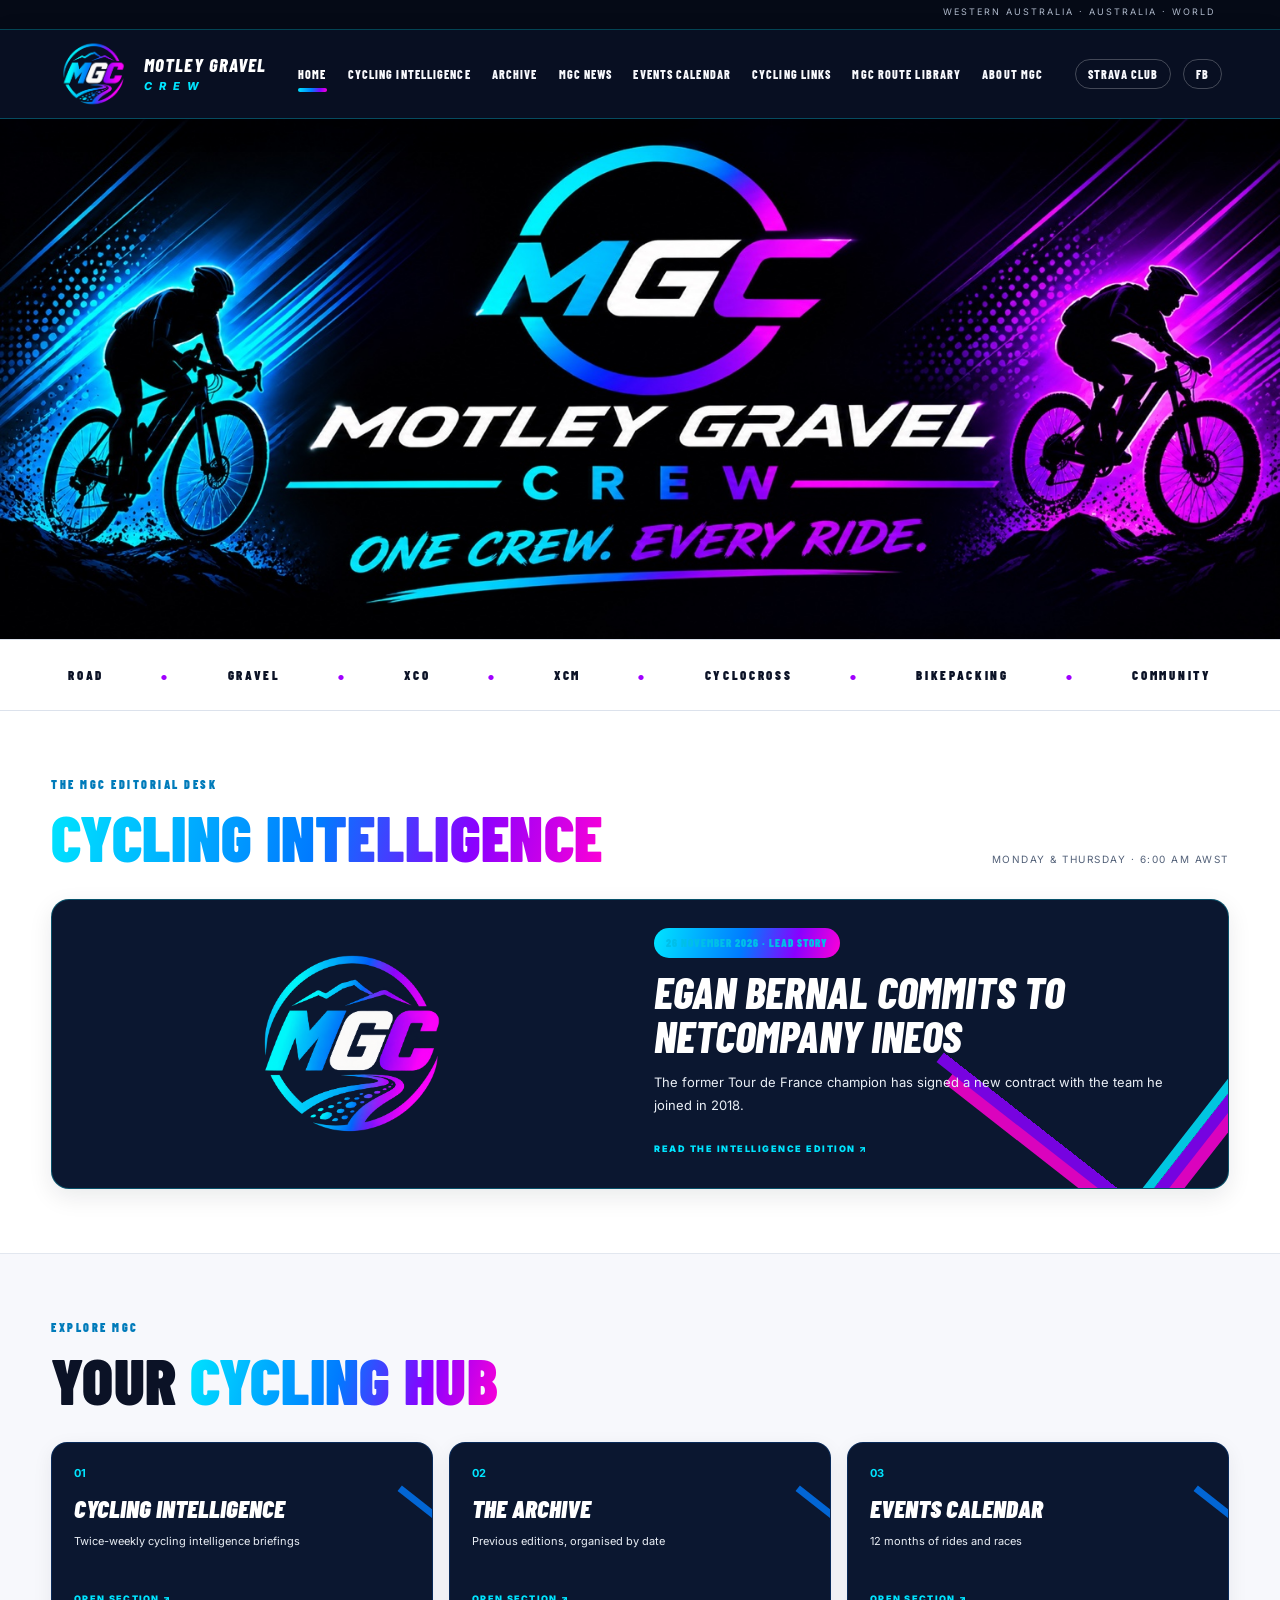
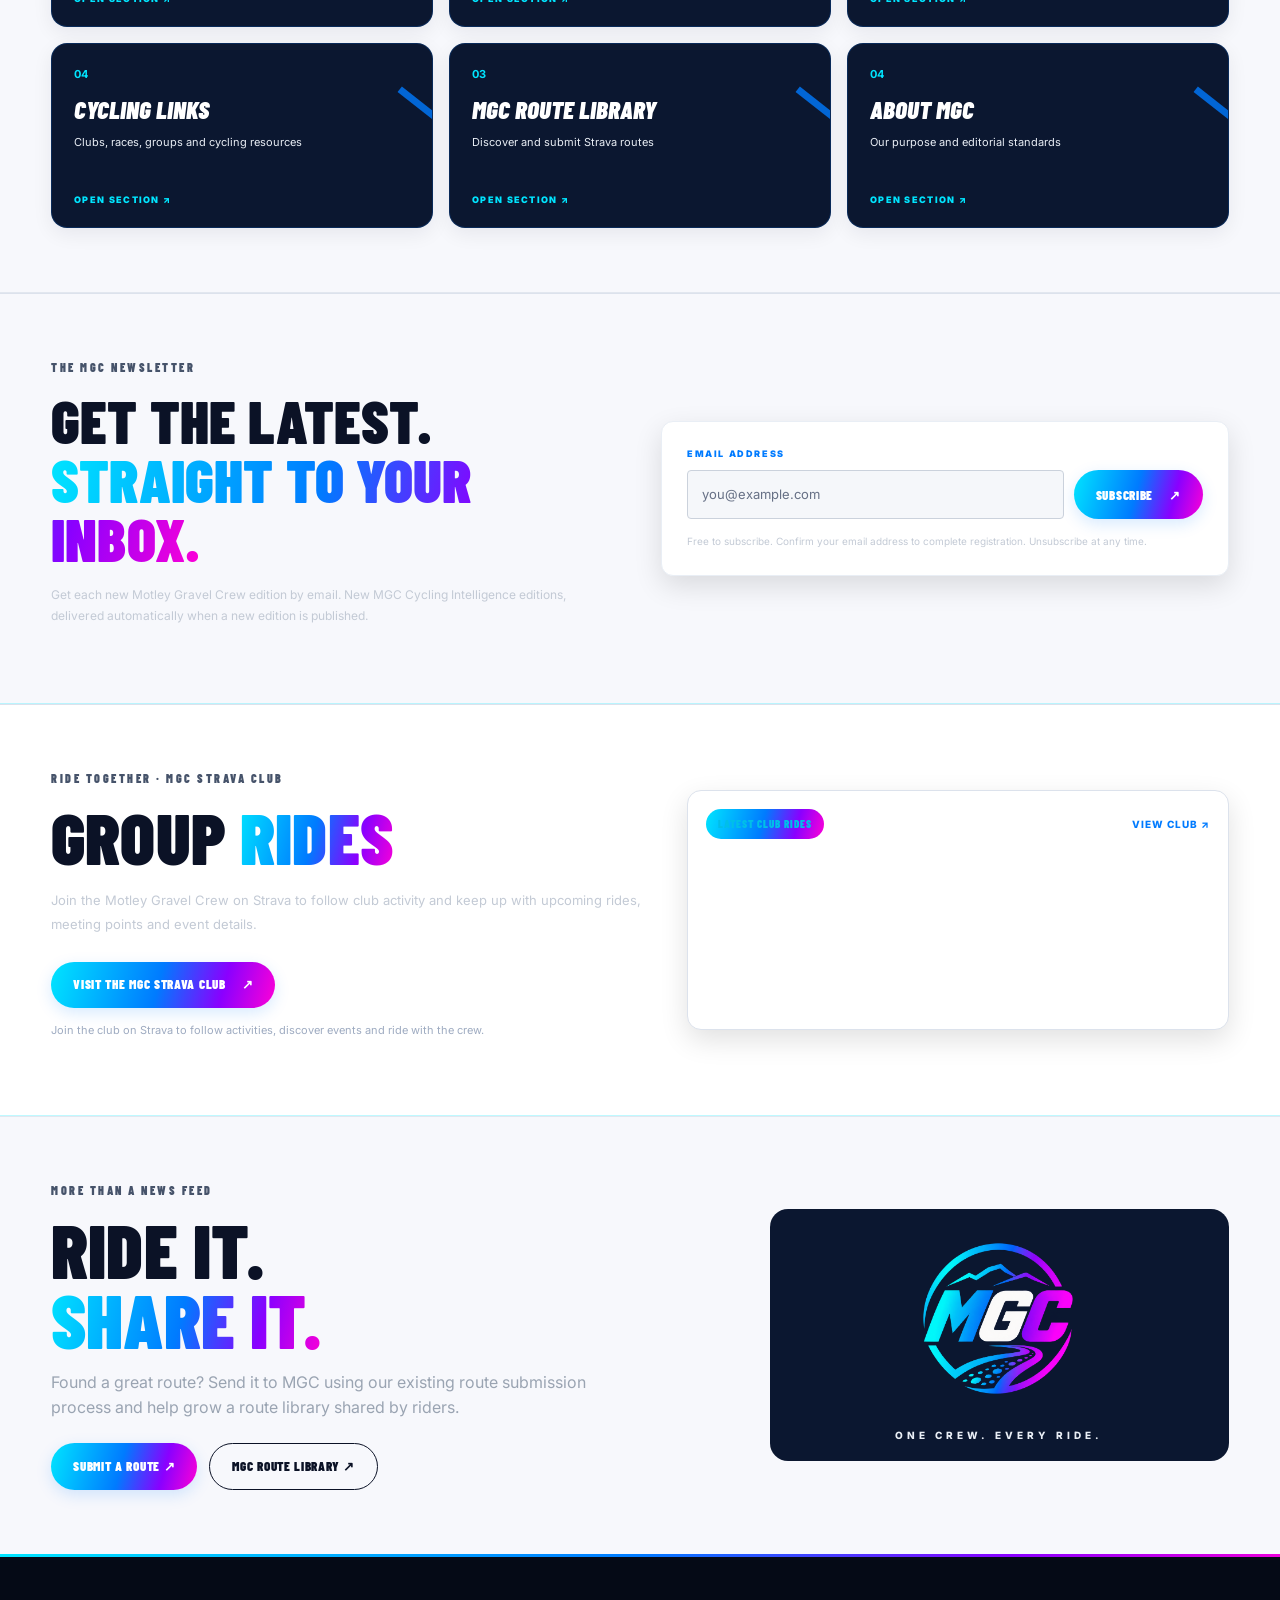
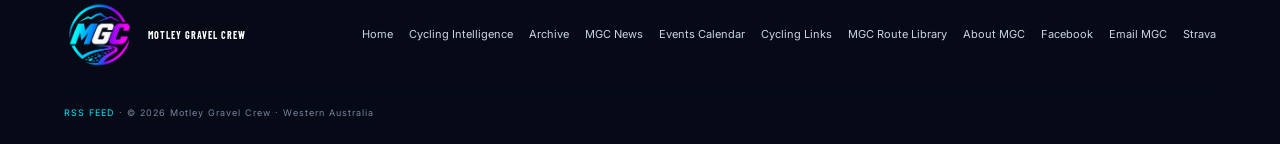
==== commit 8511c147: "Add MGC News navigation" ====
--- a/index.html
+++ b/index.html
@@ -1,9 +1,9 @@
 <!doctype html>
 <html lang="en"><head><meta charset="utf-8"><meta name="viewport" content="width=device-width,initial-scale=1"><meta name="theme-color" content="#070912"><meta name="description" content="Motley Gravel Crew is a Western Australian cycling community and independent cycling publication covering road, gravel, mountain biking, racing, technology, events and local rides."><title>Motley Gravel Crew | One crew. Every ride.</title><link rel="preconnect" href="https://fonts.googleapis.com"><link rel="preconnect" href="https://fonts.gstatic.com" crossorigin><link href="https://fonts.googleapis.com/css2?family=Barlow+Condensed:wght@500;600;700;800;900&family=Inter:wght@400;500;600;700;800&display=swap" rel="stylesheet"><link rel="alternate" type="application/rss+xml" title="Motley Gravel Crew RSS Feed" href="https://motleygravelcrew.com/feed.xml"><link rel="stylesheet" href="styles.css"><link rel="icon" type="image/png" href="assets/mgc-logo-transparent.png"><link rel="apple-touch-icon" href="assets/mgc-logo-transparent.png"><link rel="canonical" href="https://motleygravelcrew.com/"><meta property="og:type" content="website"><meta property="og:title" content="Motley Gravel Crew | One crew. Every ride."><meta property="og:description" content="Motley Gravel Crew is a Western Australian cycling community and independent cycling publication covering road, gravel, mountain biking, racing, technology, events and local rides."><meta property="og:url" content="https://motleygravelcrew.com/"><meta property="og:image" content="https://motleygravelcrew.com/assets/mgc-logo-transparent.png"><meta name="twitter:card" content="summary"><meta name="twitter:title" content="Motley Gravel Crew | One crew. Every ride."><meta name="twitter:description" content="Cycling news, racing, gravel, technology and community. Western Australia and beyond. One crew. Every ride."><script type="application/ld+json">{"@context":"https://schema.org","@graph":[{"@type":"Organization","@id":"https://motleygravelcrew.com/#organization","name":"Motley Gravel Crew","url":"https://motleygravelcrew.com/","logo":{"@type":"ImageObject","url":"https://motleygravelcrew.com/assets/mgc-logo-transparent.png"},"sameAs":["https://www.facebook.com/profile.php?id=61554793187506","https://www.strava.com/clubs/1103000"],"description":"A Western Australian cycling community and publication covering road, gravel, mountain biking, racing, technology, events and local rides."},{"@type":"WebSite","@id":"https://motleygravelcrew.com/#website","url":"https://motleygravelcrew.com/","name":"Motley Gravel Crew","publisher":{"@id":"https://motleygravelcrew.com/#organization"},"inLanguage":"en-AU"}]}</script></head>
 <body><div class="topline"><span></span><span>WESTERN AUSTRALIA · AUSTRALIA · WORLD</span></div>
-<header class="site-header"><a class="brand" href="index.html"><img class="brand-logo" src="assets/mgc-logo-transparent.png" alt="MGC emblem"><span class="brand-name">MOTLEY GRAVEL <b>CREW</b></span></a><button class="menu-toggle" aria-label="Open navigation" aria-expanded="false">☰</button><nav class="nav"><a class="active" href="index.html">HOME</a><a href="editions.html">CYCLING INTELLIGENCE</a><a href="archive.html">ARCHIVE</a><a href="events.html">EVENTS CALENDAR</a><a href="links.html">CYCLING LINKS</a><a href="routes.html">MGC ROUTE LIBRARY</a><a href="about.html">ABOUT MGC</a></nav><div class="social-mini"><a href="https://www.strava.com/clubs/1103000" target="_blank" rel="noopener">STRAVA CLUB</a><a href="https://www.facebook.com/profile.php?id=61554793187506" target="_blank" rel="noopener">FB</a></div></header>
+<header class="site-header"><a class="brand" href="index.html"><img class="brand-logo" src="assets/mgc-logo-transparent.png" alt="MGC emblem"><span class="brand-name">MOTLEY GRAVEL <b>CREW</b></span></a><button class="menu-toggle" aria-label="Open navigation" aria-expanded="false">☰</button><nav class="nav"><a class="active" href="index.html">HOME</a><a href="editions.html">CYCLING INTELLIGENCE</a><a href="archive.html">ARCHIVE</a><a href="news.html">MGC NEWS</a><a href="events.html">EVENTS CALENDAR</a><a href="links.html">CYCLING LINKS</a><a href="routes.html">MGC ROUTE LIBRARY</a><a href="about.html">ABOUT MGC</a></nav><div class="social-mini"><a href="https://www.strava.com/clubs/1103000" target="_blank" rel="noopener">STRAVA CLUB</a><a href="https://www.facebook.com/profile.php?id=61554793187506" target="_blank" rel="noopener">FB</a></div></header>
 <main><section class="hero"><img src="assets/mgc-hero-banner.jpg" alt="Motley Gravel Crew — One crew. Every ride."></section><section class="ticker">ROAD <i>•</i> GRAVEL <i>•</i> XCO <i>•</i> XCM <i>•</i> CYCLOCROSS <i>•</i> BIKEPACKING <i>•</i> COMMUNITY</section>
 <section class="section"><div class="section-heading"><div><p class="eyebrow">THE MGC EDITORIAL DESK</p><h2><span class="gradient-text">CYCLING INTELLIGENCE</span></h2></div><span class="date-stamp">MONDAY & THURSDAY · 6:00 AM AWST</span></div><div class="feature-panel"><div class="feature-image-wrap"><div class="feature-mark"><img src="assets/mgc-logo-transparent.png" alt="Motley Gravel Crew logo"></div></div><div><span class="category cyan">26 NOVEMBER 2026 · LEAD STORY</span><h3>EGAN BERNAL COMMITS TO NETCOMPANY INEOS</h3><p>The former Tour de France champion has signed a new contract with the team he joined in 2018.</p><a class="text-link" href="2026-11-26.html">READ THE INTELLIGENCE EDITION <span>↗</span></a></div></div></section>
 <section class="section section-alt"><div class="section-heading"><div><p class="eyebrow">EXPLORE MGC</p><h2>YOUR <span class="gradient-text">CYCLING HUB</span></h2></div></div><div class="tile-grid"><a class="tile" href="editions.html"><b>01</b><strong>CYCLING INTELLIGENCE</strong><small>Twice-weekly cycling intelligence briefings</small><span>OPEN SECTION ↗</span></a><a class="tile" href="archive.html"><b>02</b><strong>THE ARCHIVE</strong><small>Previous editions, organised by date</small><span>OPEN SECTION ↗</span></a><a class="tile" href="events.html"><b>03</b><strong>EVENTS CALENDAR</strong><small>12 months of rides and races</small><span>OPEN SECTION ↗</span></a><a class="tile" href="links.html"><b>04</b><strong>CYCLING LINKS</strong><small>Clubs, races, groups and cycling resources</small><span>OPEN SECTION ↗</span></a><a class="tile" href="routes.html"><b>03</b><strong>MGC ROUTE LIBRARY</strong><small>Discover and submit Strava routes</small><span>OPEN SECTION ↗</span></a><a class="tile" href="about.html"><b>04</b><strong>ABOUT MGC</strong><small>Our purpose and editorial standards</small><span>OPEN SECTION ↗</span></a></div></section>
 <section class="section subscribe-section" id="subscribe"><div class="subscribe-copy"><p class="eyebrow">THE MGC NEWSLETTER</p><h2>GET THE LATEST.<br><span class="gradient-text">STRAIGHT TO YOUR INBOX.</span></h2><p>Get each new Motley Gravel Crew edition by email. New MGC Cycling Intelligence editions, delivered automatically when a new edition is published.</p></div><form class="subscribe-form" action="https://simple-newsletter.com/v1/subscriptions/"><input type="hidden" name="uri" value="https://motleygravelcrew.com/feed.xml"><input type="hidden" name="return" value="https://motleygravelcrew.com/"><label for="mgc-subscribe-email">EMAIL ADDRESS</label><div class="subscribe-controls"><input id="mgc-subscribe-email" type="email" name="email" placeholder="you@example.com" autocomplete="email" required><button class="button button-gradient" type="submit">SUBSCRIBE <span>↗</span></button></div><small>Free to subscribe. Confirm your email address to complete registration. Unsubscribe at any time.</small></form></section><section class="section group-rides-section" id="group-rides"><div class="group-rides-copy"><p class="eyebrow">RIDE TOGETHER · MGC STRAVA CLUB</p><h2>GROUP <span class="gradient-text">RIDES</span></h2><p>Join the Motley Gravel Crew on Strava to follow club activity and keep up with upcoming rides, meeting points and event details.</p><a class="button button-gradient" href="https://www.strava.com/clubs/1103000" target="_blank" rel="noopener">VISIT THE MGC STRAVA CLUB <span>↗</span></a><p class="strava-note">Join the club on Strava to follow activities, discover events and ride with the crew.</p></div><div class="strava-club-widget"><div class="strava-widget-heading"><span class="category cyan">LATEST CLUB RIDES</span><a href="https://www.strava.com/clubs/1103000" target="_blank" rel="noopener">VIEW CLUB ↗</a></div><iframe title="Motley Gravel Crew latest Strava club rides" allowtransparency="true" frameborder="0" height="160" scrolling="no" src="https://www.strava.com/clubs/1103000/latest-rides/a095793cf0d8d2e66ad52966a49f943979be8ee2?show_rides=false" width="300" loading="lazy"></iframe></div></section><section class="section community-call"><div><p class="eyebrow">MORE THAN A NEWS FEED</p><h2>RIDE IT.<br><span class="gradient-text">SHARE IT.</span></h2><p>Found a great route? Send it to MGC using our existing route submission process and help grow a route library shared by riders.</p><div class="actions"><a class="button button-gradient" href="mailto:motleygravelcrew@gmail.com?subject=MGC%20Route%20Submission&body=Route%20name%3A%0D%0ALocation%3A%0D%0ARiding%20type%3A%0D%0ADistance%3A%0D%0AElevation%20gain%3A%0D%0AStrava%20route%20link%3A%0D%0AShort%20description%3A%0D%0AContributor%20credit%20(name%20or%20riding%20name%2C%20optional)%3A">SUBMIT A ROUTE ↗</a><a class="button button-outline" href="routes.html">MGC ROUTE LIBRARY ↗</a></div></div><div class="community-emblem"><img src="assets/mgc-logo-transparent.png" alt="MGC emblem"><small>ONE CREW. EVERY RIDE.</small></div></section></main>
-<footer class="footer"><a class="footer-brand" href="index.html"><img class="brand-logo" src="assets/mgc-logo-transparent.png" alt="MGC emblem"><b>MOTLEY GRAVEL CREW</b></a><div class="footer-links"><a href="index.html">Home</a><a href="editions.html">Cycling Intelligence</a><a href="archive.html">Archive</a><a href="events.html">Events Calendar</a><a href="links.html">Cycling Links</a><a href="routes.html">MGC Route Library</a><a href="about.html">About MGC</a><a href="https://www.facebook.com/profile.php?id=61554793187506" target="_blank" rel="noopener">Facebook</a><a href="mailto:motleygravelcrew@gmail.com">Email MGC</a><a href="https://www.strava.com/clubs/1103000" target="_blank" rel="noopener">Strava</a></div><p><a href="https://motleygravelcrew.com/feed.xml">RSS FEED</a> · © <span id="year"></span> Motley Gravel Crew · Western Australia</p></footer><script src="script.js"></script></body></html>+<footer class="footer"><a class="footer-brand" href="index.html"><img class="brand-logo" src="assets/mgc-logo-transparent.png" alt="MGC emblem"><b>MOTLEY GRAVEL CREW</b></a><div class="footer-links"><a href="index.html">Home</a><a href="editions.html">Cycling Intelligence</a><a href="archive.html">Archive</a><a href="news.html">MGC News</a><a href="events.html">Events Calendar</a><a href="links.html">Cycling Links</a><a href="routes.html">MGC Route Library</a><a href="about.html">About MGC</a><a href="https://www.facebook.com/profile.php?id=61554793187506" target="_blank" rel="noopener">Facebook</a><a href="mailto:motleygravelcrew@gmail.com">Email MGC</a><a href="https://www.strava.com/clubs/1103000" target="_blank" rel="noopener">Strava</a></div><p><a href="https://motleygravelcrew.com/feed.xml">RSS FEED</a> · © <span id="year"></span> Motley Gravel Crew · Western Australia</p></footer><script src="script.js"></script></body></html>
--- a/styles.css
+++ b/styles.css
@@ -305,3 +305,21 @@
 .community-emblem img{width:180px;height:180px;object-fit:contain}
 @media(max-width:900px){.tile-grid{grid-template-columns:repeat(2,minmax(0,1fr))}}
 @media(max-width:620px){.feature-panel{grid-template-columns:1fr;gap:10px;padding:20px}.feature-mark{min-height:120px}.feature-mark img{width:125px;max-height:125px}.tile-grid{grid-template-columns:1fr}.tile{min-height:150px}}
+
+
+/* MGC editorial readability fix — contrast only */
+body>main>article{color:#26354d}
+body>main>article>p{color:#33415a!important}
+body>main>article>p strong{color:#0b1226!important}
+body>main>article blockquote{
+  background:#eaf4fb!important;
+  border-left:4px solid #007bff!important;
+  color:#26354d!important;
+  border-radius:0 10px 10px 0;
+}
+body>main>article blockquote p{color:#26354d!important}
+body>main>article blockquote strong{color:#0b1226!important}
+body>main>article ul,body>main>article ol{color:#33415a!important}
+body>main>article li{color:#33415a!important}
+body>main>article li strong{color:#0b1226!important}
+body>main>article li::marker{color:#007bff}
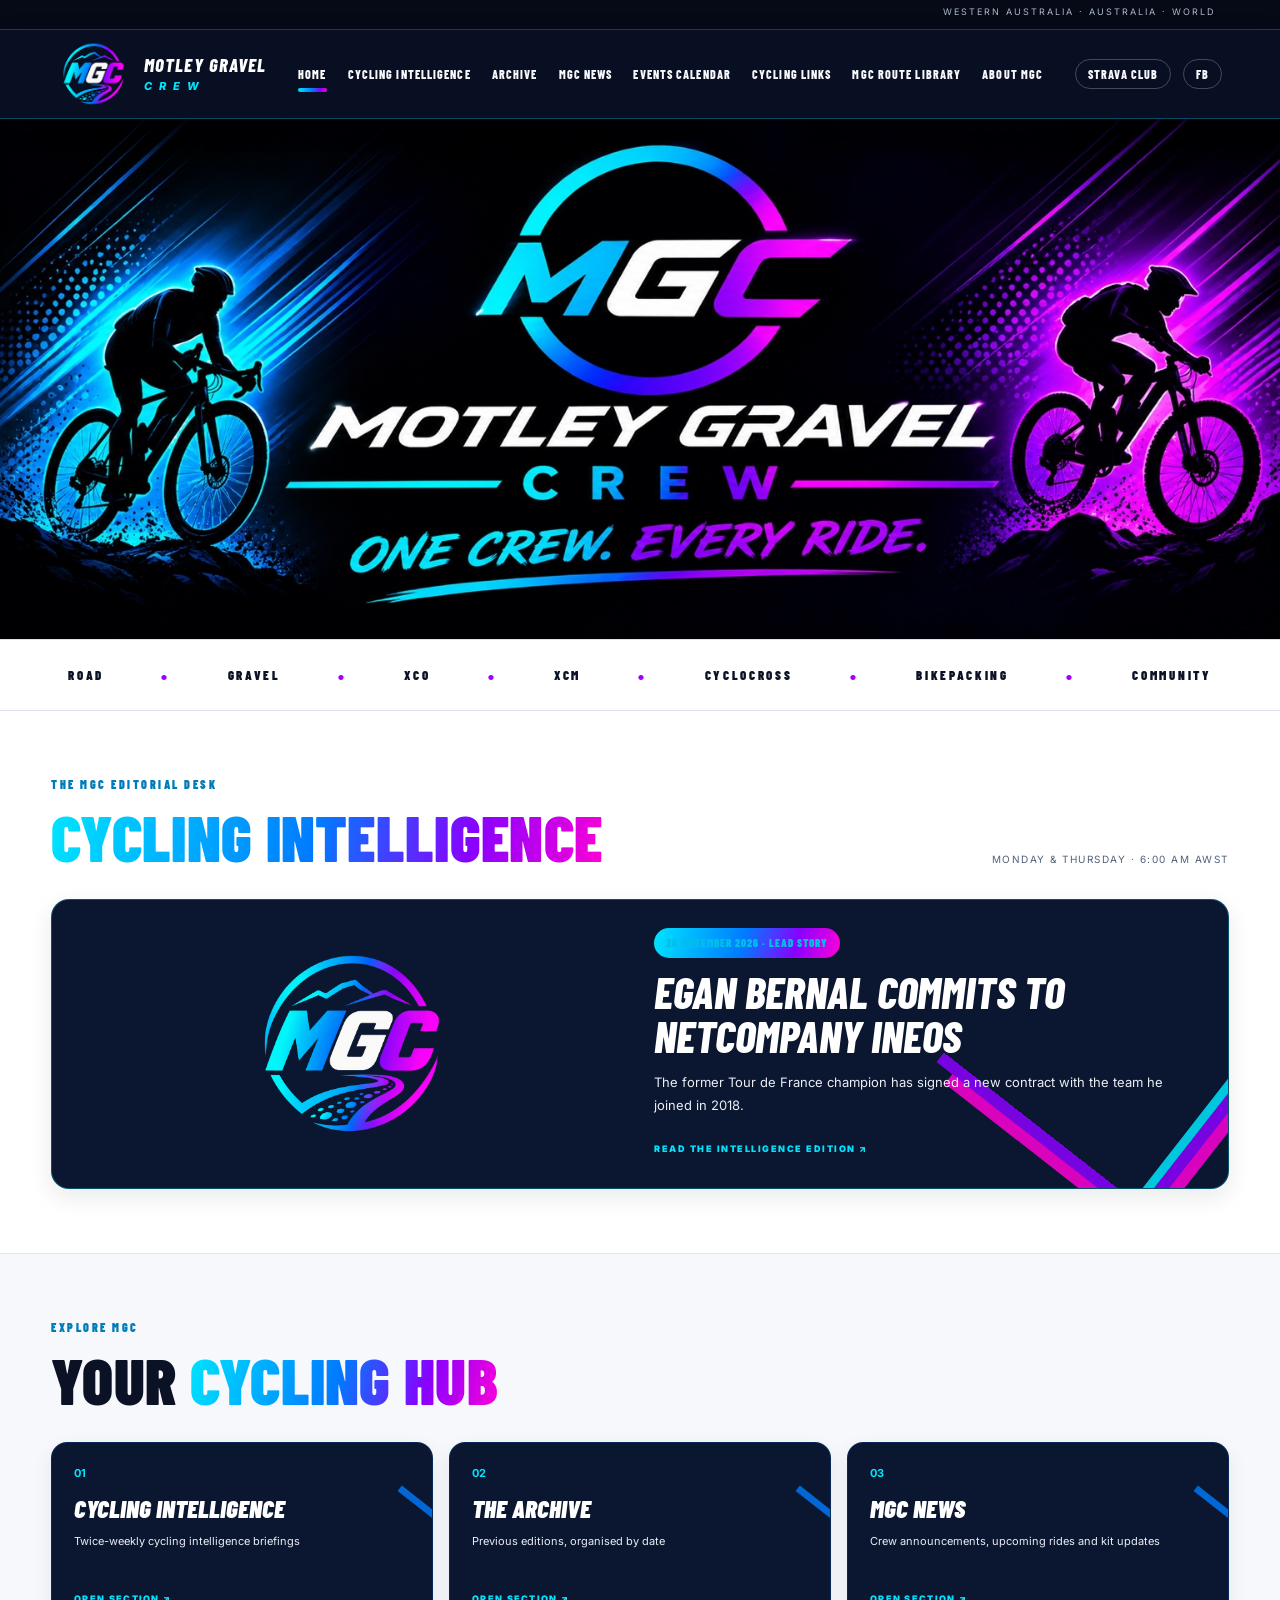
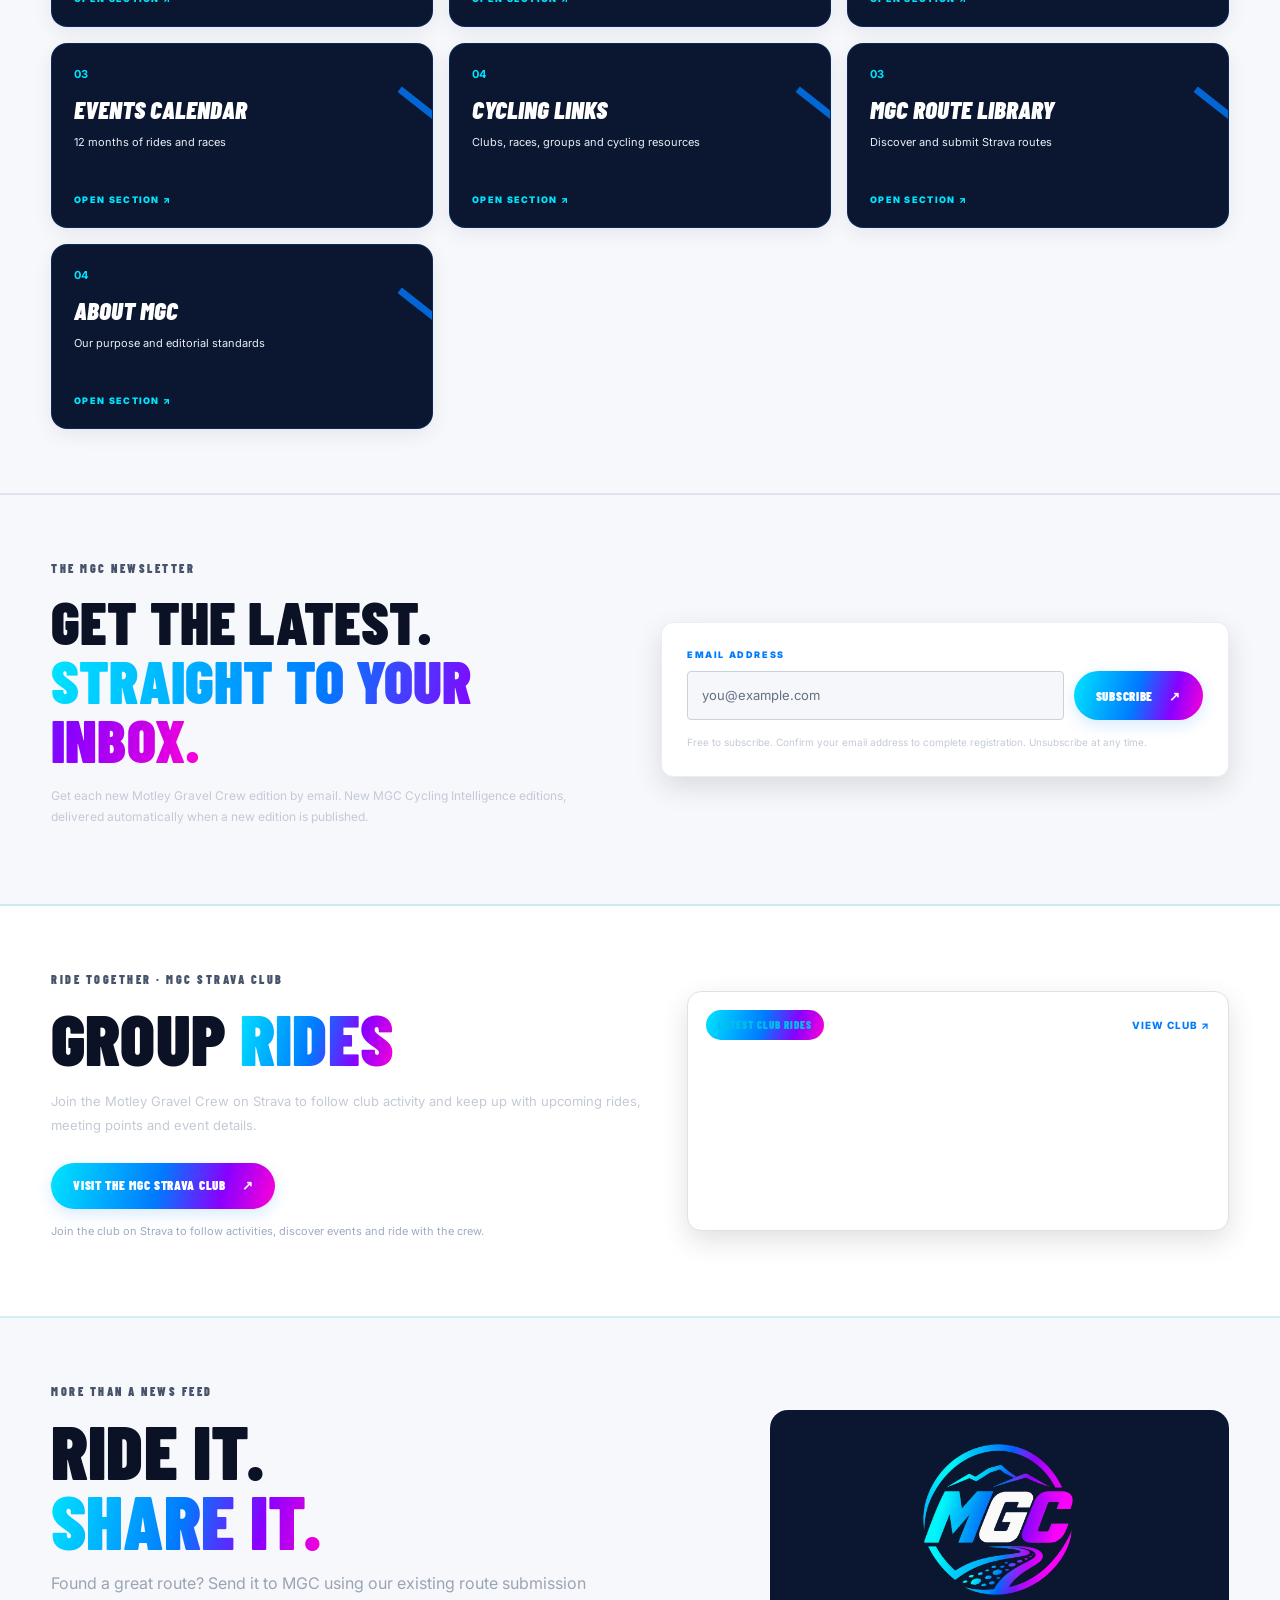
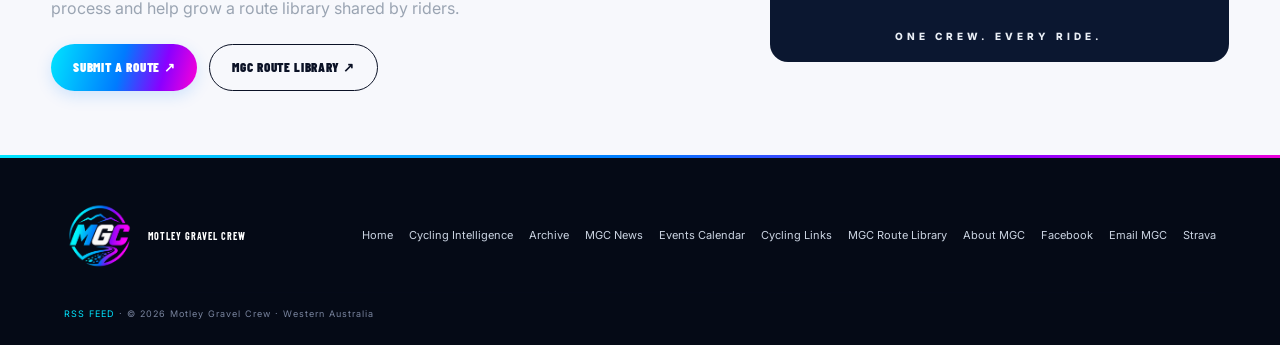
==== commit d134a11b: "Feature MGC News on the homepage" ====
--- a/index.html
+++ b/index.html
@@ -4,6 +4,6 @@
 <header class="site-header"><a class="brand" href="index.html"><img class="brand-logo" src="assets/mgc-logo-transparent.png" alt="MGC emblem"><span class="brand-name">MOTLEY GRAVEL <b>CREW</b></span></a><button class="menu-toggle" aria-label="Open navigation" aria-expanded="false">☰</button><nav class="nav"><a class="active" href="index.html">HOME</a><a href="editions.html">CYCLING INTELLIGENCE</a><a href="archive.html">ARCHIVE</a><a href="news.html">MGC NEWS</a><a href="events.html">EVENTS CALENDAR</a><a href="links.html">CYCLING LINKS</a><a href="routes.html">MGC ROUTE LIBRARY</a><a href="about.html">ABOUT MGC</a></nav><div class="social-mini"><a href="https://www.strava.com/clubs/1103000" target="_blank" rel="noopener">STRAVA CLUB</a><a href="https://www.facebook.com/profile.php?id=61554793187506" target="_blank" rel="noopener">FB</a></div></header>
 <main><section class="hero"><img src="assets/mgc-hero-banner.jpg" alt="Motley Gravel Crew — One crew. Every ride."></section><section class="ticker">ROAD <i>•</i> GRAVEL <i>•</i> XCO <i>•</i> XCM <i>•</i> CYCLOCROSS <i>•</i> BIKEPACKING <i>•</i> COMMUNITY</section>
 <section class="section"><div class="section-heading"><div><p class="eyebrow">THE MGC EDITORIAL DESK</p><h2><span class="gradient-text">CYCLING INTELLIGENCE</span></h2></div><span class="date-stamp">MONDAY & THURSDAY · 6:00 AM AWST</span></div><div class="feature-panel"><div class="feature-image-wrap"><div class="feature-mark"><img src="assets/mgc-logo-transparent.png" alt="Motley Gravel Crew logo"></div></div><div><span class="category cyan">26 NOVEMBER 2026 · LEAD STORY</span><h3>EGAN BERNAL COMMITS TO NETCOMPANY INEOS</h3><p>The former Tour de France champion has signed a new contract with the team he joined in 2018.</p><a class="text-link" href="2026-11-26.html">READ THE INTELLIGENCE EDITION <span>↗</span></a></div></div></section>
-<section class="section section-alt"><div class="section-heading"><div><p class="eyebrow">EXPLORE MGC</p><h2>YOUR <span class="gradient-text">CYCLING HUB</span></h2></div></div><div class="tile-grid"><a class="tile" href="editions.html"><b>01</b><strong>CYCLING INTELLIGENCE</strong><small>Twice-weekly cycling intelligence briefings</small><span>OPEN SECTION ↗</span></a><a class="tile" href="archive.html"><b>02</b><strong>THE ARCHIVE</strong><small>Previous editions, organised by date</small><span>OPEN SECTION ↗</span></a><a class="tile" href="events.html"><b>03</b><strong>EVENTS CALENDAR</strong><small>12 months of rides and races</small><span>OPEN SECTION ↗</span></a><a class="tile" href="links.html"><b>04</b><strong>CYCLING LINKS</strong><small>Clubs, races, groups and cycling resources</small><span>OPEN SECTION ↗</span></a><a class="tile" href="routes.html"><b>03</b><strong>MGC ROUTE LIBRARY</strong><small>Discover and submit Strava routes</small><span>OPEN SECTION ↗</span></a><a class="tile" href="about.html"><b>04</b><strong>ABOUT MGC</strong><small>Our purpose and editorial standards</small><span>OPEN SECTION ↗</span></a></div></section>
+<section class="section section-alt"><div class="section-heading"><div><p class="eyebrow">EXPLORE MGC</p><h2>YOUR <span class="gradient-text">CYCLING HUB</span></h2></div></div><div class="tile-grid"><a class="tile" href="editions.html"><b>01</b><strong>CYCLING INTELLIGENCE</strong><small>Twice-weekly cycling intelligence briefings</small><span>OPEN SECTION ↗</span></a><a class="tile" href="archive.html"><b>02</b><strong>THE ARCHIVE</strong><small>Previous editions, organised by date</small><span>OPEN SECTION ↗</span></a><a class="tile" href="news.html"><b>03</b><strong>MGC NEWS</strong><small>Crew announcements, upcoming rides and kit updates</small><span>OPEN SECTION ↗</span></a><a class="tile" href="events.html"><b>03</b><strong>EVENTS CALENDAR</strong><small>12 months of rides and races</small><span>OPEN SECTION ↗</span></a><a class="tile" href="links.html"><b>04</b><strong>CYCLING LINKS</strong><small>Clubs, races, groups and cycling resources</small><span>OPEN SECTION ↗</span></a><a class="tile" href="routes.html"><b>03</b><strong>MGC ROUTE LIBRARY</strong><small>Discover and submit Strava routes</small><span>OPEN SECTION ↗</span></a><a class="tile" href="about.html"><b>04</b><strong>ABOUT MGC</strong><small>Our purpose and editorial standards</small><span>OPEN SECTION ↗</span></a></div></section>
 <section class="section subscribe-section" id="subscribe"><div class="subscribe-copy"><p class="eyebrow">THE MGC NEWSLETTER</p><h2>GET THE LATEST.<br><span class="gradient-text">STRAIGHT TO YOUR INBOX.</span></h2><p>Get each new Motley Gravel Crew edition by email. New MGC Cycling Intelligence editions, delivered automatically when a new edition is published.</p></div><form class="subscribe-form" action="https://simple-newsletter.com/v1/subscriptions/"><input type="hidden" name="uri" value="https://motleygravelcrew.com/feed.xml"><input type="hidden" name="return" value="https://motleygravelcrew.com/"><label for="mgc-subscribe-email">EMAIL ADDRESS</label><div class="subscribe-controls"><input id="mgc-subscribe-email" type="email" name="email" placeholder="you@example.com" autocomplete="email" required><button class="button button-gradient" type="submit">SUBSCRIBE <span>↗</span></button></div><small>Free to subscribe. Confirm your email address to complete registration. Unsubscribe at any time.</small></form></section><section class="section group-rides-section" id="group-rides"><div class="group-rides-copy"><p class="eyebrow">RIDE TOGETHER · MGC STRAVA CLUB</p><h2>GROUP <span class="gradient-text">RIDES</span></h2><p>Join the Motley Gravel Crew on Strava to follow club activity and keep up with upcoming rides, meeting points and event details.</p><a class="button button-gradient" href="https://www.strava.com/clubs/1103000" target="_blank" rel="noopener">VISIT THE MGC STRAVA CLUB <span>↗</span></a><p class="strava-note">Join the club on Strava to follow activities, discover events and ride with the crew.</p></div><div class="strava-club-widget"><div class="strava-widget-heading"><span class="category cyan">LATEST CLUB RIDES</span><a href="https://www.strava.com/clubs/1103000" target="_blank" rel="noopener">VIEW CLUB ↗</a></div><iframe title="Motley Gravel Crew latest Strava club rides" allowtransparency="true" frameborder="0" height="160" scrolling="no" src="https://www.strava.com/clubs/1103000/latest-rides/a095793cf0d8d2e66ad52966a49f943979be8ee2?show_rides=false" width="300" loading="lazy"></iframe></div></section><section class="section community-call"><div><p class="eyebrow">MORE THAN A NEWS FEED</p><h2>RIDE IT.<br><span class="gradient-text">SHARE IT.</span></h2><p>Found a great route? Send it to MGC using our existing route submission process and help grow a route library shared by riders.</p><div class="actions"><a class="button button-gradient" href="mailto:motleygravelcrew@gmail.com?subject=MGC%20Route%20Submission&body=Route%20name%3A%0D%0ALocation%3A%0D%0ARiding%20type%3A%0D%0ADistance%3A%0D%0AElevation%20gain%3A%0D%0AStrava%20route%20link%3A%0D%0AShort%20description%3A%0D%0AContributor%20credit%20(name%20or%20riding%20name%2C%20optional)%3A">SUBMIT A ROUTE ↗</a><a class="button button-outline" href="routes.html">MGC ROUTE LIBRARY ↗</a></div></div><div class="community-emblem"><img src="assets/mgc-logo-transparent.png" alt="MGC emblem"><small>ONE CREW. EVERY RIDE.</small></div></section></main>
 <footer class="footer"><a class="footer-brand" href="index.html"><img class="brand-logo" src="assets/mgc-logo-transparent.png" alt="MGC emblem"><b>MOTLEY GRAVEL CREW</b></a><div class="footer-links"><a href="index.html">Home</a><a href="editions.html">Cycling Intelligence</a><a href="archive.html">Archive</a><a href="news.html">MGC News</a><a href="events.html">Events Calendar</a><a href="links.html">Cycling Links</a><a href="routes.html">MGC Route Library</a><a href="about.html">About MGC</a><a href="https://www.facebook.com/profile.php?id=61554793187506" target="_blank" rel="noopener">Facebook</a><a href="mailto:motleygravelcrew@gmail.com">Email MGC</a><a href="https://www.strava.com/clubs/1103000" target="_blank" rel="noopener">Strava</a></div><p><a href="https://motleygravelcrew.com/feed.xml">RSS FEED</a> · © <span id="year"></span> Motley Gravel Crew · Western Australia</p></footer><script src="script.js"></script></body></html>
--- a/styles.css
+++ b/styles.css
@@ -323,3 +323,36 @@
 body>main>article li{color:#33415a!important}
 body>main>article li strong{color:#0b1226!important}
 body>main>article li::marker{color:#007bff}
+
+/* MGC News page */
+.mgc-news-page{max-width:none!important;padding-top:58px!important}
+.news-feature{display:grid;grid-template-columns:1.35fr .65fr;gap:28px;align-items:center;padding:clamp(24px,4vw,48px);margin:28px 0 58px;background:#0b1730;border:1px solid rgba(0,229,255,.28);border-radius:18px;color:#fff;overflow:hidden}
+.news-feature h2,.news-section-heading h2,.news-contact h2{font:900 clamp(32px,4.5vw,52px)/.98 'Barlow Condensed',sans-serif;margin:8px 0 16px;color:#0b1226}
+.news-feature h2{color:#fff}
+.news-feature-copy>p:not(.eyebrow){max-width:700px;color:#e9eef5;font-size:15px;line-height:1.75}
+.news-kicker,.news-status,.announcement-mark{font:900 11px 'Barlow Condensed',sans-serif;letter-spacing:2px;color:#00e5ff}
+.news-placeholder-note{padding:13px 16px;border-left:3px solid #8a00ff;background:rgba(255,255,255,.08);color:#e9eef5!important;font-size:13px!important}
+.news-feature-mark{min-height:220px;display:flex;flex-direction:column;justify-content:center;align-items:center;background:linear-gradient(140deg,rgba(0,229,255,.12),rgba(138,0,255,.12));border:1px solid rgba(0,229,255,.24);border-radius:14px;font:900 italic clamp(52px,7vw,86px)/.85 'Barlow Condensed',sans-serif;color:#fff}
+.news-feature-mark b{color:#00e5ff}.news-feature-mark small{font:800 10px Inter,sans-serif;letter-spacing:3px;color:#dbe4f2;margin-top:18px}
+.news-section{margin:58px 0}
+.news-section-heading{display:flex;align-items:end;justify-content:space-between;gap:20px;margin-bottom:24px}
+.news-section-heading h2{margin-bottom:0}
+.news-status{padding:8px 12px;border:1px solid #007bff;border-radius:30px;color:#007bff;white-space:nowrap}
+.news-kit-layout{display:grid;grid-template-columns:1fr 1fr;gap:22px;align-items:stretch}
+.news-kit-copy,.news-prototype-placeholder,.news-announcement-space{padding:clamp(22px,3vw,34px);border:1px solid #dce2ec;border-radius:16px;background:#fff;box-shadow:0 6px 20px rgba(11,18,38,.045)}
+.news-kit-copy h3,.news-announcement-space h3{font:900 28px/1.05 'Barlow Condensed',sans-serif;color:#0b1226;margin:0 0 14px}
+.news-kit-copy p,.news-announcement-space p{color:#46536a;font-size:14px;line-height:1.8}
+.news-prototype-placeholder{min-height:270px;display:flex;flex-direction:column;align-items:center;justify-content:center;text-align:center;background:linear-gradient(145deg,#0b1730,#142744);border-color:rgba(0,229,255,.28);color:#fff}
+.prototype-outline{font:900 italic 96px/.85 'Barlow Condensed',sans-serif;letter-spacing:-6px;background:linear-gradient(105deg,#00e5ff,#007bff 48%,#8a00ff 76%,#ff00d6);background-clip:text;color:transparent}
+.news-prototype-placeholder strong{font:900 18px 'Barlow Condensed',sans-serif;letter-spacing:2px;margin-top:20px}
+.news-prototype-placeholder span{font-size:9px;letter-spacing:2px;color:#b9c7dc;margin-top:8px}
+.news-announcement-space{min-height:190px;border-style:dashed;border-color:#9aa4b2;background:#fff}
+.announcement-mark{color:#007bba;display:block;margin-bottom:14px}
+.news-contact{display:grid;grid-template-columns:1.2fr .8fr;gap:30px;align-items:center;margin:60px 0 0;padding:clamp(24px,4vw,42px);background:#eaf4fb;border:1px solid #d3e5f3;border-radius:18px}
+.news-contact h2{font-size:clamp(30px,4vw,46px)}
+.news-contact p{max-width:650px;color:#39465c;font-size:14px;line-height:1.8}
+.news-contact-actions{display:flex;flex-direction:column;align-items:stretch;gap:12px}
+.news-contact-actions .button{justify-content:center;text-align:center}
+.news-contact-actions .button-outline{color:#0b1226;border-color:#0b1226}
+.news-contact-actions>span{font-size:12px;color:#526078;text-align:center}
+@media(max-width:760px){.news-feature,.news-kit-layout,.news-contact{grid-template-columns:1fr}.news-feature-mark{min-height:160px}.news-section-heading{align-items:flex-start;flex-direction:column}.news-prototype-placeholder{min-height:210px}.mgc-news-page{padding-top:38px!important}}
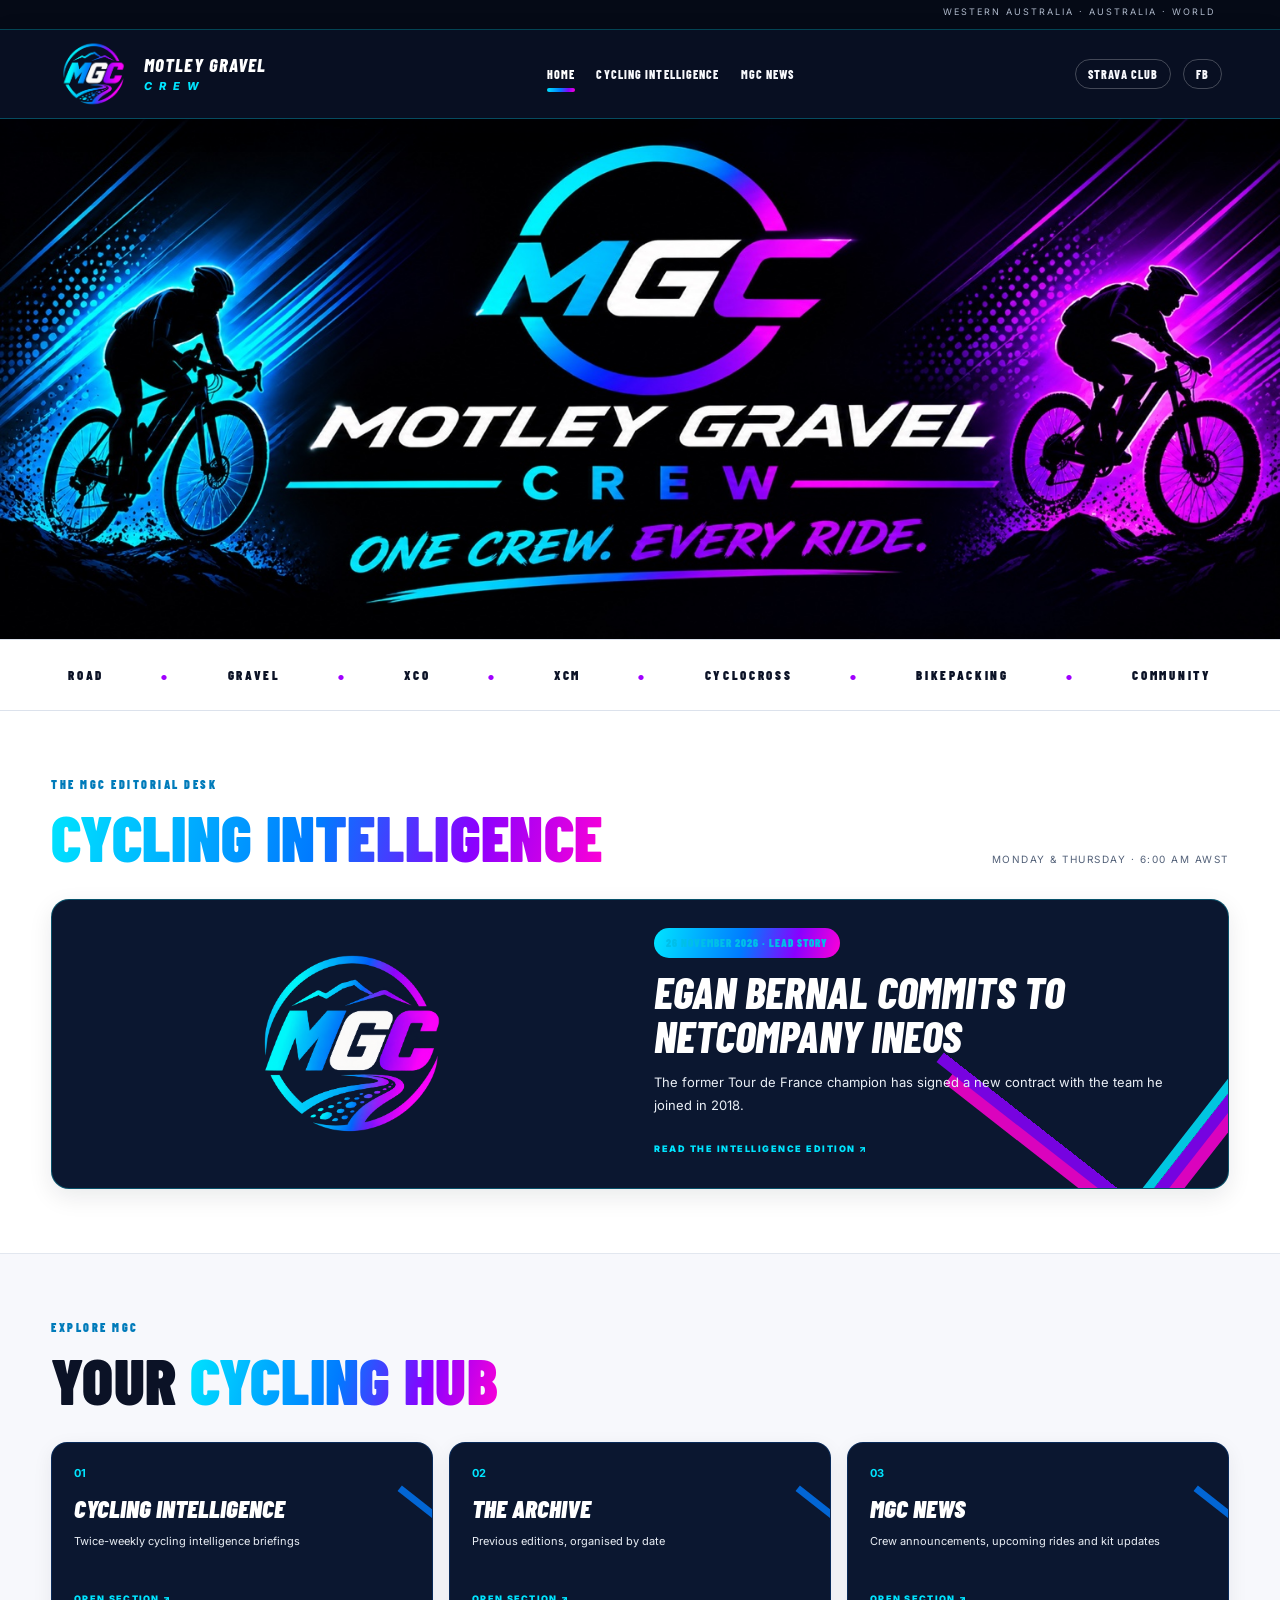
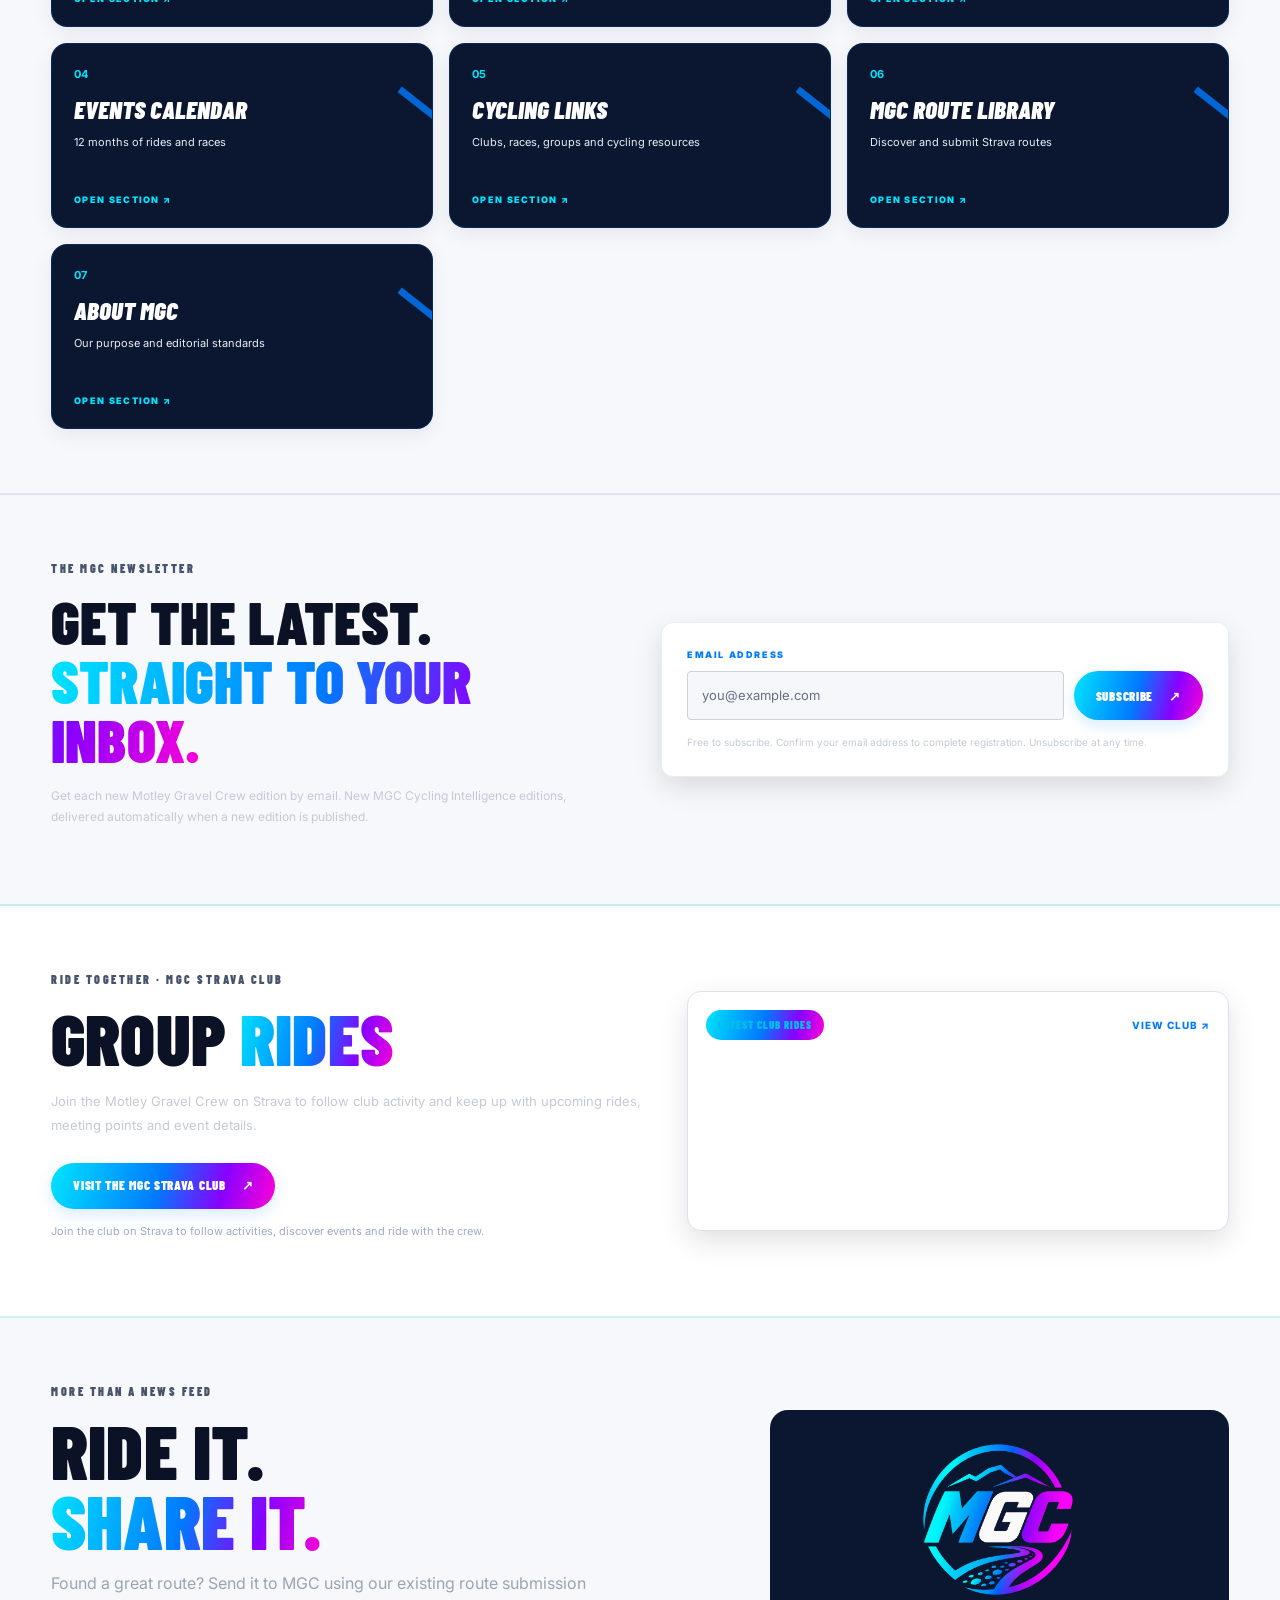
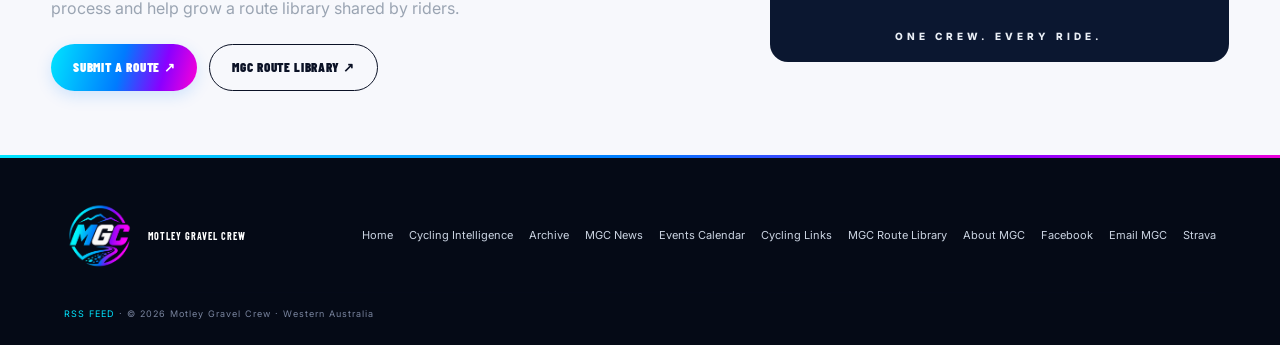
==== commit b52ee40a: "Simplify navigation and correct homepage hub numbering" ====
--- a/index.html
+++ b/index.html
@@ -1,9 +1,9 @@
 <!doctype html>
 <html lang="en"><head><meta charset="utf-8"><meta name="viewport" content="width=device-width,initial-scale=1"><meta name="theme-color" content="#070912"><meta name="description" content="Motley Gravel Crew is a Western Australian cycling community and independent cycling publication covering road, gravel, mountain biking, racing, technology, events and local rides."><title>Motley Gravel Crew | One crew. Every ride.</title><link rel="preconnect" href="https://fonts.googleapis.com"><link rel="preconnect" href="https://fonts.gstatic.com" crossorigin><link href="https://fonts.googleapis.com/css2?family=Barlow+Condensed:wght@500;600;700;800;900&family=Inter:wght@400;500;600;700;800&display=swap" rel="stylesheet"><link rel="alternate" type="application/rss+xml" title="Motley Gravel Crew RSS Feed" href="https://motleygravelcrew.com/feed.xml"><link rel="stylesheet" href="styles.css"><link rel="icon" type="image/png" href="assets/mgc-logo-transparent.png"><link rel="apple-touch-icon" href="assets/mgc-logo-transparent.png"><link rel="canonical" href="https://motleygravelcrew.com/"><meta property="og:type" content="website"><meta property="og:title" content="Motley Gravel Crew | One crew. Every ride."><meta property="og:description" content="Motley Gravel Crew is a Western Australian cycling community and independent cycling publication covering road, gravel, mountain biking, racing, technology, events and local rides."><meta property="og:url" content="https://motleygravelcrew.com/"><meta property="og:image" content="https://motleygravelcrew.com/assets/mgc-logo-transparent.png"><meta name="twitter:card" content="summary"><meta name="twitter:title" content="Motley Gravel Crew | One crew. Every ride."><meta name="twitter:description" content="Cycling news, racing, gravel, technology and community. Western Australia and beyond. One crew. Every ride."><script type="application/ld+json">{"@context":"https://schema.org","@graph":[{"@type":"Organization","@id":"https://motleygravelcrew.com/#organization","name":"Motley Gravel Crew","url":"https://motleygravelcrew.com/","logo":{"@type":"ImageObject","url":"https://motleygravelcrew.com/assets/mgc-logo-transparent.png"},"sameAs":["https://www.facebook.com/profile.php?id=61554793187506","https://www.strava.com/clubs/1103000"],"description":"A Western Australian cycling community and publication covering road, gravel, mountain biking, racing, technology, events and local rides."},{"@type":"WebSite","@id":"https://motleygravelcrew.com/#website","url":"https://motleygravelcrew.com/","name":"Motley Gravel Crew","publisher":{"@id":"https://motleygravelcrew.com/#organization"},"inLanguage":"en-AU"}]}</script></head>
 <body><div class="topline"><span></span><span>WESTERN AUSTRALIA · AUSTRALIA · WORLD</span></div>
-<header class="site-header"><a class="brand" href="index.html"><img class="brand-logo" src="assets/mgc-logo-transparent.png" alt="MGC emblem"><span class="brand-name">MOTLEY GRAVEL <b>CREW</b></span></a><button class="menu-toggle" aria-label="Open navigation" aria-expanded="false">☰</button><nav class="nav"><a class="active" href="index.html">HOME</a><a href="editions.html">CYCLING INTELLIGENCE</a><a href="archive.html">ARCHIVE</a><a href="news.html">MGC NEWS</a><a href="events.html">EVENTS CALENDAR</a><a href="links.html">CYCLING LINKS</a><a href="routes.html">MGC ROUTE LIBRARY</a><a href="about.html">ABOUT MGC</a></nav><div class="social-mini"><a href="https://www.strava.com/clubs/1103000" target="_blank" rel="noopener">STRAVA CLUB</a><a href="https://www.facebook.com/profile.php?id=61554793187506" target="_blank" rel="noopener">FB</a></div></header>
+<header class="site-header"><a class="brand" href="index.html"><img class="brand-logo" src="assets/mgc-logo-transparent.png" alt="MGC emblem"><span class="brand-name">MOTLEY GRAVEL <b>CREW</b></span></a><button class="menu-toggle" aria-label="Open navigation" aria-expanded="false">☰</button><nav class="nav"><a class="active" href="index.html">HOME</a><a href="editions.html">CYCLING INTELLIGENCE</a><a href="news.html">MGC NEWS</a></nav><div class="social-mini"><a href="https://www.strava.com/clubs/1103000" target="_blank" rel="noopener">STRAVA CLUB</a><a href="https://www.facebook.com/profile.php?id=61554793187506" target="_blank" rel="noopener">FB</a></div></header>
 <main><section class="hero"><img src="assets/mgc-hero-banner.jpg" alt="Motley Gravel Crew — One crew. Every ride."></section><section class="ticker">ROAD <i>•</i> GRAVEL <i>•</i> XCO <i>•</i> XCM <i>•</i> CYCLOCROSS <i>•</i> BIKEPACKING <i>•</i> COMMUNITY</section>
 <section class="section"><div class="section-heading"><div><p class="eyebrow">THE MGC EDITORIAL DESK</p><h2><span class="gradient-text">CYCLING INTELLIGENCE</span></h2></div><span class="date-stamp">MONDAY & THURSDAY · 6:00 AM AWST</span></div><div class="feature-panel"><div class="feature-image-wrap"><div class="feature-mark"><img src="assets/mgc-logo-transparent.png" alt="Motley Gravel Crew logo"></div></div><div><span class="category cyan">26 NOVEMBER 2026 · LEAD STORY</span><h3>EGAN BERNAL COMMITS TO NETCOMPANY INEOS</h3><p>The former Tour de France champion has signed a new contract with the team he joined in 2018.</p><a class="text-link" href="2026-11-26.html">READ THE INTELLIGENCE EDITION <span>↗</span></a></div></div></section>
-<section class="section section-alt"><div class="section-heading"><div><p class="eyebrow">EXPLORE MGC</p><h2>YOUR <span class="gradient-text">CYCLING HUB</span></h2></div></div><div class="tile-grid"><a class="tile" href="editions.html"><b>01</b><strong>CYCLING INTELLIGENCE</strong><small>Twice-weekly cycling intelligence briefings</small><span>OPEN SECTION ↗</span></a><a class="tile" href="archive.html"><b>02</b><strong>THE ARCHIVE</strong><small>Previous editions, organised by date</small><span>OPEN SECTION ↗</span></a><a class="tile" href="news.html"><b>03</b><strong>MGC NEWS</strong><small>Crew announcements, upcoming rides and kit updates</small><span>OPEN SECTION ↗</span></a><a class="tile" href="events.html"><b>03</b><strong>EVENTS CALENDAR</strong><small>12 months of rides and races</small><span>OPEN SECTION ↗</span></a><a class="tile" href="links.html"><b>04</b><strong>CYCLING LINKS</strong><small>Clubs, races, groups and cycling resources</small><span>OPEN SECTION ↗</span></a><a class="tile" href="routes.html"><b>03</b><strong>MGC ROUTE LIBRARY</strong><small>Discover and submit Strava routes</small><span>OPEN SECTION ↗</span></a><a class="tile" href="about.html"><b>04</b><strong>ABOUT MGC</strong><small>Our purpose and editorial standards</small><span>OPEN SECTION ↗</span></a></div></section>
+<section class="section section-alt"><div class="section-heading"><div><p class="eyebrow">EXPLORE MGC</p><h2>YOUR <span class="gradient-text">CYCLING HUB</span></h2></div></div><div class="tile-grid"><a class="tile" href="editions.html"><b>01</b><strong>CYCLING INTELLIGENCE</strong><small>Twice-weekly cycling intelligence briefings</small><span>OPEN SECTION ↗</span></a><a class="tile" href="archive.html"><b>02</b><strong>THE ARCHIVE</strong><small>Previous editions, organised by date</small><span>OPEN SECTION ↗</span></a><a class="tile" href="news.html"><b>03</b><strong>MGC NEWS</strong><small>Crew announcements, upcoming rides and kit updates</small><span>OPEN SECTION ↗</span></a><a class="tile" href="events.html"><b>04</b><strong>EVENTS CALENDAR</strong><small>12 months of rides and races</small><span>OPEN SECTION ↗</span></a><a class="tile" href="links.html"><b>05</b><strong>CYCLING LINKS</strong><small>Clubs, races, groups and cycling resources</small><span>OPEN SECTION ↗</span></a><a class="tile" href="routes.html"><b>06</b><strong>MGC ROUTE LIBRARY</strong><small>Discover and submit Strava routes</small><span>OPEN SECTION ↗</span></a><a class="tile" href="about.html"><b>07</b><strong>ABOUT MGC</strong><small>Our purpose and editorial standards</small><span>OPEN SECTION ↗</span></a></div></section>
 <section class="section subscribe-section" id="subscribe"><div class="subscribe-copy"><p class="eyebrow">THE MGC NEWSLETTER</p><h2>GET THE LATEST.<br><span class="gradient-text">STRAIGHT TO YOUR INBOX.</span></h2><p>Get each new Motley Gravel Crew edition by email. New MGC Cycling Intelligence editions, delivered automatically when a new edition is published.</p></div><form class="subscribe-form" action="https://simple-newsletter.com/v1/subscriptions/"><input type="hidden" name="uri" value="https://motleygravelcrew.com/feed.xml"><input type="hidden" name="return" value="https://motleygravelcrew.com/"><label for="mgc-subscribe-email">EMAIL ADDRESS</label><div class="subscribe-controls"><input id="mgc-subscribe-email" type="email" name="email" placeholder="you@example.com" autocomplete="email" required><button class="button button-gradient" type="submit">SUBSCRIBE <span>↗</span></button></div><small>Free to subscribe. Confirm your email address to complete registration. Unsubscribe at any time.</small></form></section><section class="section group-rides-section" id="group-rides"><div class="group-rides-copy"><p class="eyebrow">RIDE TOGETHER · MGC STRAVA CLUB</p><h2>GROUP <span class="gradient-text">RIDES</span></h2><p>Join the Motley Gravel Crew on Strava to follow club activity and keep up with upcoming rides, meeting points and event details.</p><a class="button button-gradient" href="https://www.strava.com/clubs/1103000" target="_blank" rel="noopener">VISIT THE MGC STRAVA CLUB <span>↗</span></a><p class="strava-note">Join the club on Strava to follow activities, discover events and ride with the crew.</p></div><div class="strava-club-widget"><div class="strava-widget-heading"><span class="category cyan">LATEST CLUB RIDES</span><a href="https://www.strava.com/clubs/1103000" target="_blank" rel="noopener">VIEW CLUB ↗</a></div><iframe title="Motley Gravel Crew latest Strava club rides" allowtransparency="true" frameborder="0" height="160" scrolling="no" src="https://www.strava.com/clubs/1103000/latest-rides/a095793cf0d8d2e66ad52966a49f943979be8ee2?show_rides=false" width="300" loading="lazy"></iframe></div></section><section class="section community-call"><div><p class="eyebrow">MORE THAN A NEWS FEED</p><h2>RIDE IT.<br><span class="gradient-text">SHARE IT.</span></h2><p>Found a great route? Send it to MGC using our existing route submission process and help grow a route library shared by riders.</p><div class="actions"><a class="button button-gradient" href="mailto:motleygravelcrew@gmail.com?subject=MGC%20Route%20Submission&body=Route%20name%3A%0D%0ALocation%3A%0D%0ARiding%20type%3A%0D%0ADistance%3A%0D%0AElevation%20gain%3A%0D%0AStrava%20route%20link%3A%0D%0AShort%20description%3A%0D%0AContributor%20credit%20(name%20or%20riding%20name%2C%20optional)%3A">SUBMIT A ROUTE ↗</a><a class="button button-outline" href="routes.html">MGC ROUTE LIBRARY ↗</a></div></div><div class="community-emblem"><img src="assets/mgc-logo-transparent.png" alt="MGC emblem"><small>ONE CREW. EVERY RIDE.</small></div></section></main>
 <footer class="footer"><a class="footer-brand" href="index.html"><img class="brand-logo" src="assets/mgc-logo-transparent.png" alt="MGC emblem"><b>MOTLEY GRAVEL CREW</b></a><div class="footer-links"><a href="index.html">Home</a><a href="editions.html">Cycling Intelligence</a><a href="archive.html">Archive</a><a href="news.html">MGC News</a><a href="events.html">Events Calendar</a><a href="links.html">Cycling Links</a><a href="routes.html">MGC Route Library</a><a href="about.html">About MGC</a><a href="https://www.facebook.com/profile.php?id=61554793187506" target="_blank" rel="noopener">Facebook</a><a href="mailto:motleygravelcrew@gmail.com">Email MGC</a><a href="https://www.strava.com/clubs/1103000" target="_blank" rel="noopener">Strava</a></div><p><a href="https://motleygravelcrew.com/feed.xml">RSS FEED</a> · © <span id="year"></span> Motley Gravel Crew · Western Australia</p></footer><script src="script.js"></script></body></html>
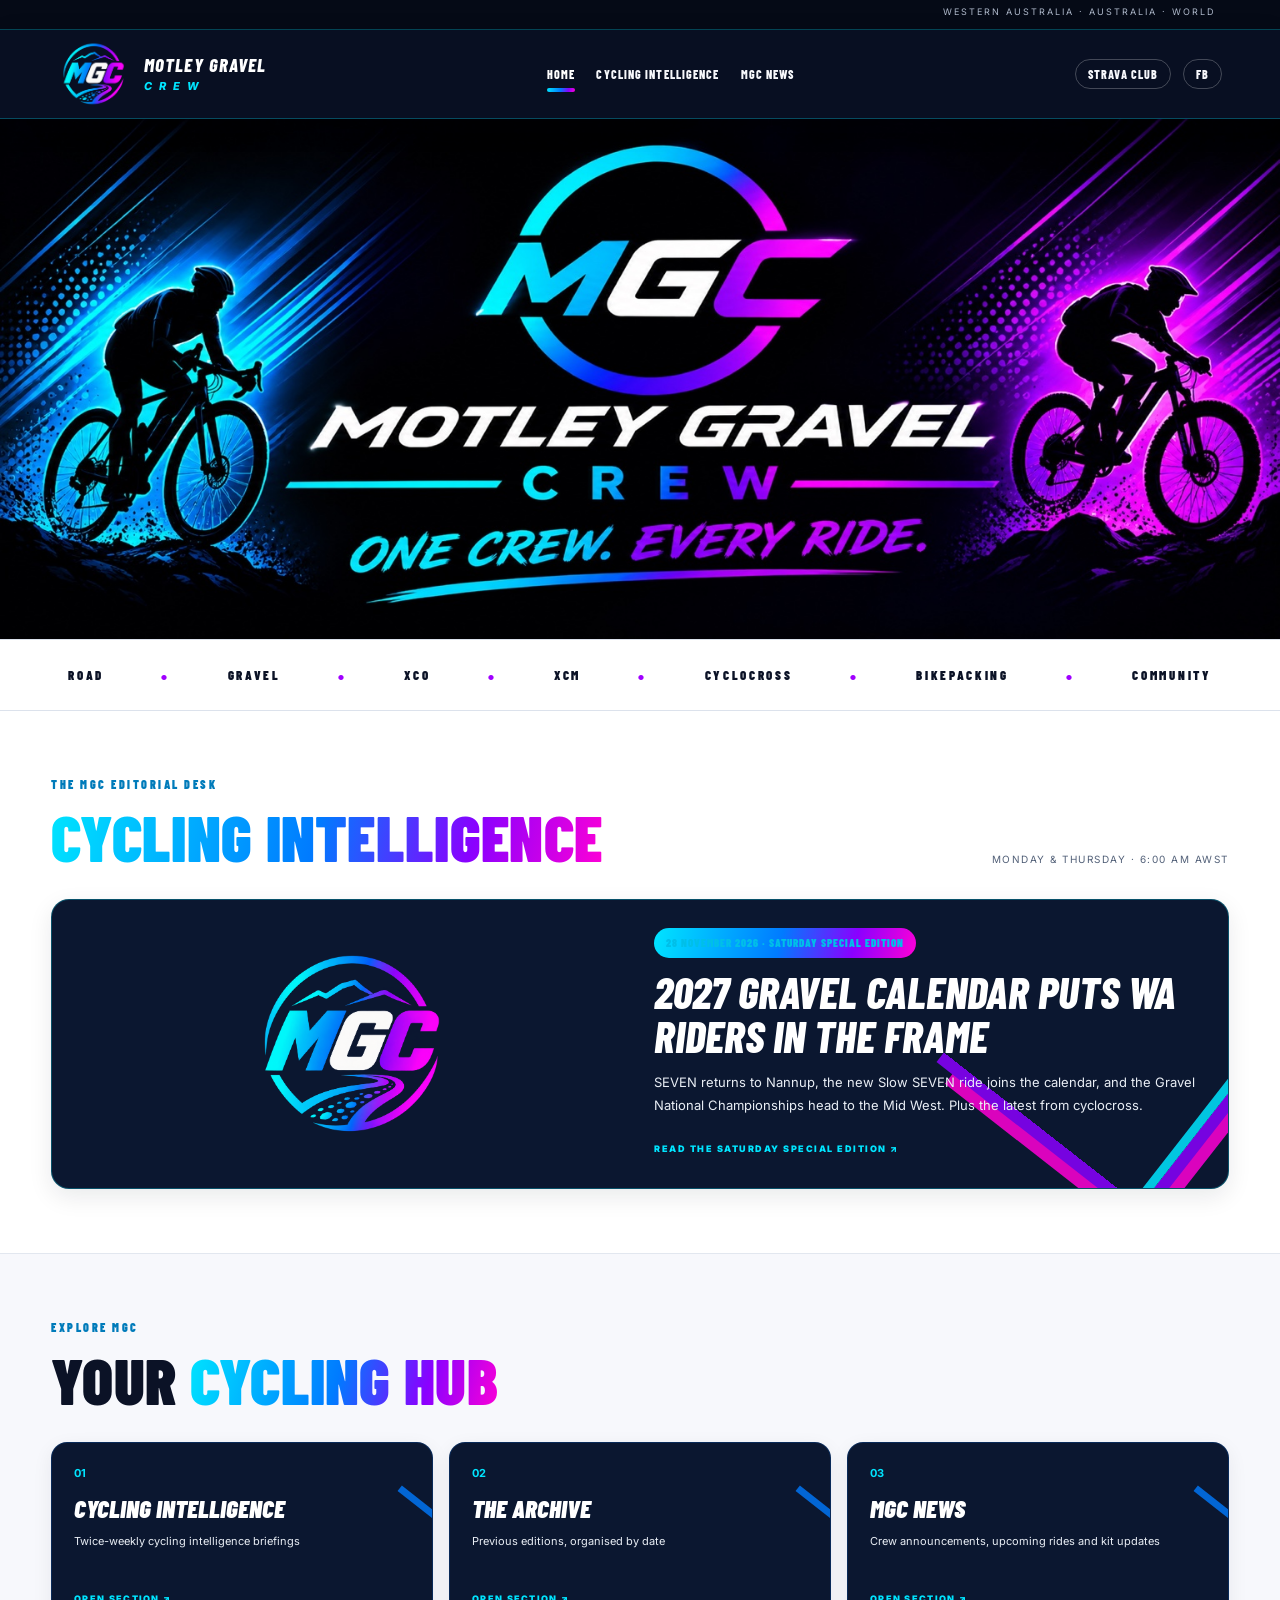
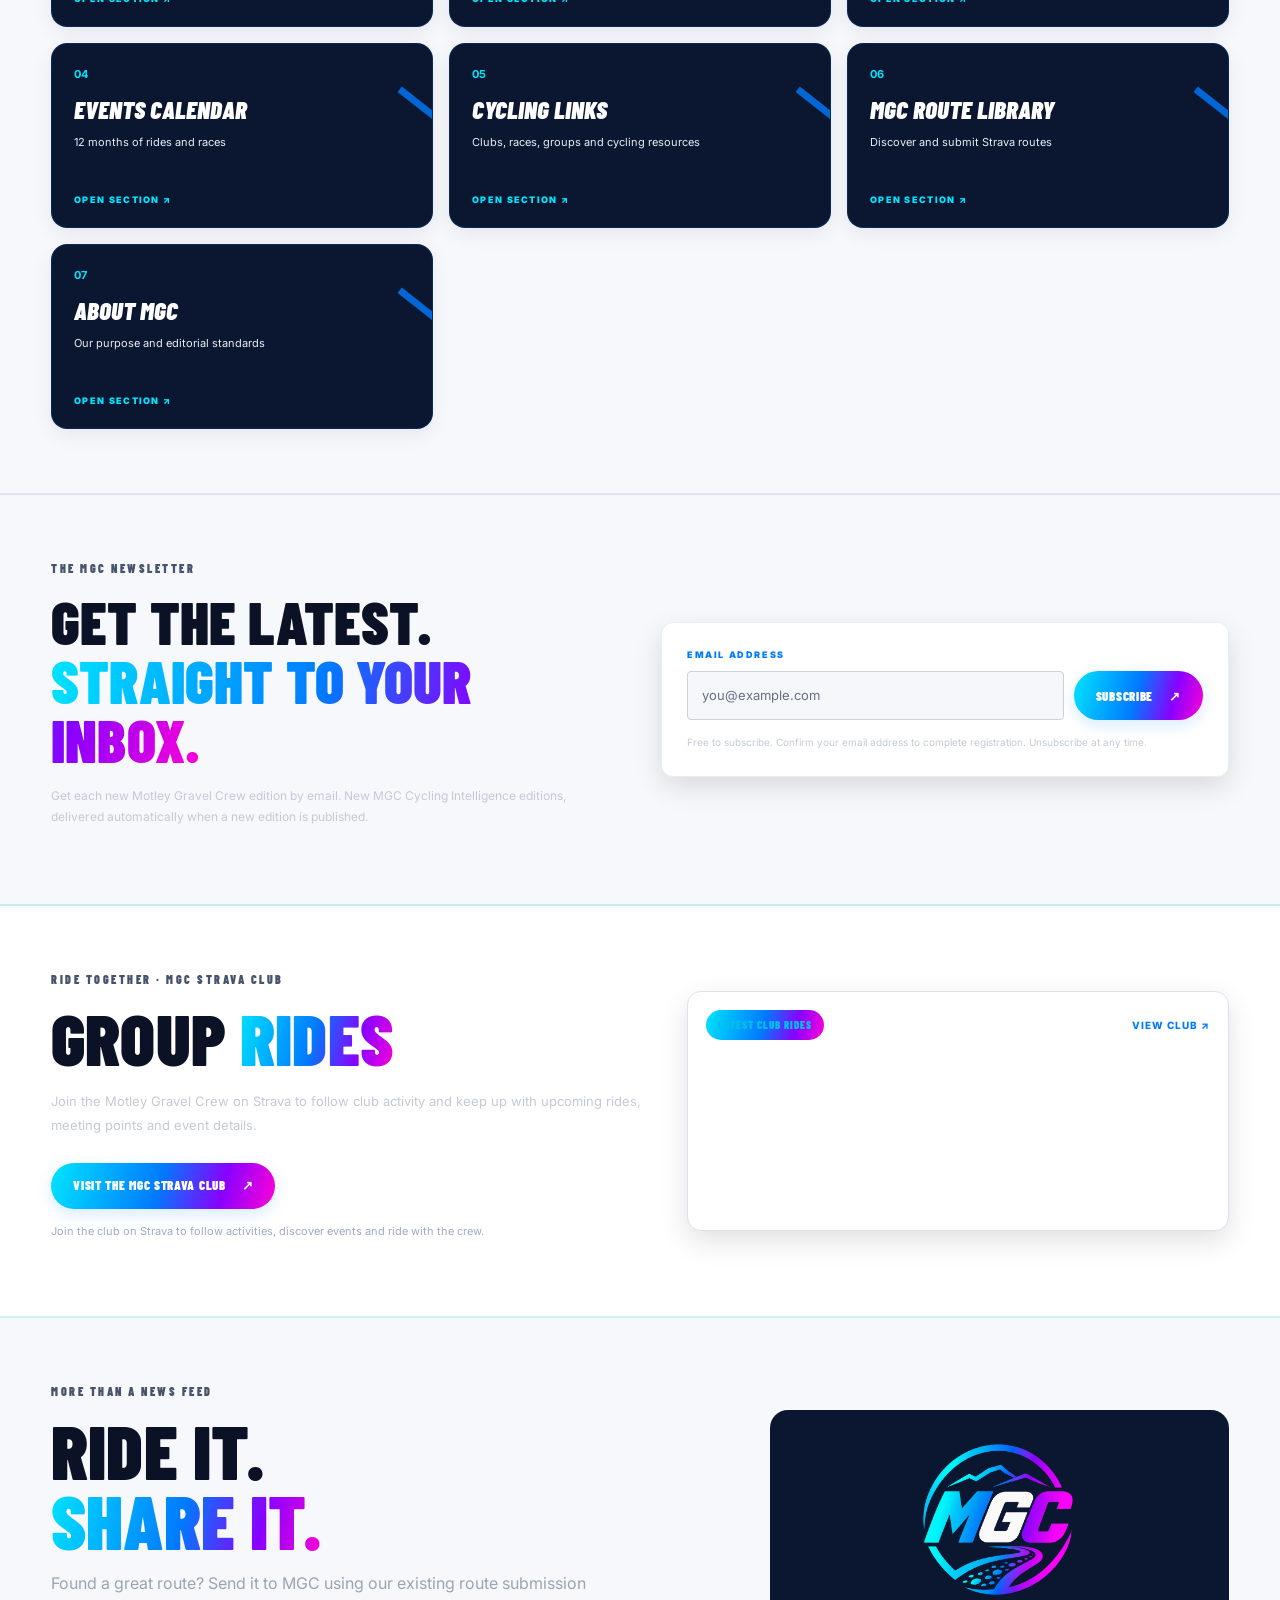
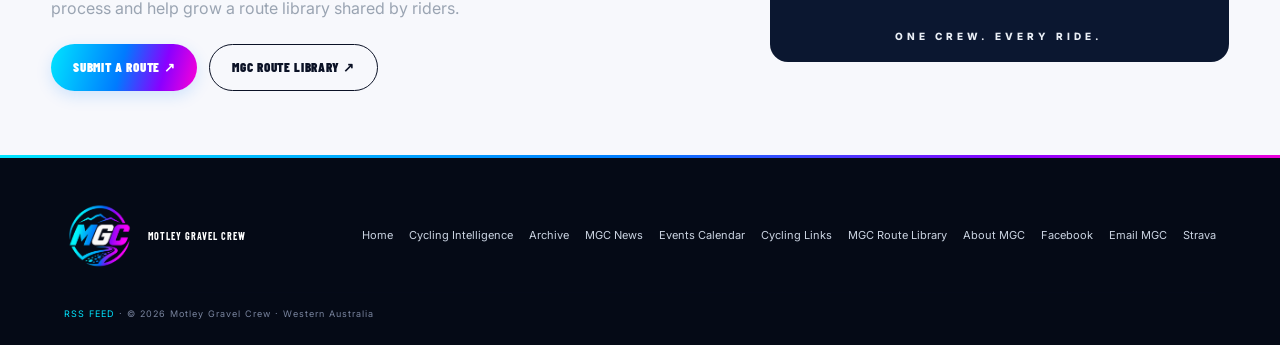
==== commit 5e5abb00: "Feature Saturday special edition on MGC homepage" ====
--- a/index.html
+++ b/index.html
@@ -3,7 +3,7 @@
 <body><div class="topline"><span></span><span>WESTERN AUSTRALIA · AUSTRALIA · WORLD</span></div>
 <header class="site-header"><a class="brand" href="index.html"><img class="brand-logo" src="assets/mgc-logo-transparent.png" alt="MGC emblem"><span class="brand-name">MOTLEY GRAVEL <b>CREW</b></span></a><button class="menu-toggle" aria-label="Open navigation" aria-expanded="false">☰</button><nav class="nav"><a class="active" href="index.html">HOME</a><a href="editions.html">CYCLING INTELLIGENCE</a><a href="news.html">MGC NEWS</a></nav><div class="social-mini"><a href="https://www.strava.com/clubs/1103000" target="_blank" rel="noopener">STRAVA CLUB</a><a href="https://www.facebook.com/profile.php?id=61554793187506" target="_blank" rel="noopener">FB</a></div></header>
 <main><section class="hero"><img src="assets/mgc-hero-banner.jpg" alt="Motley Gravel Crew — One crew. Every ride."></section><section class="ticker">ROAD <i>•</i> GRAVEL <i>•</i> XCO <i>•</i> XCM <i>•</i> CYCLOCROSS <i>•</i> BIKEPACKING <i>•</i> COMMUNITY</section>
-<section class="section"><div class="section-heading"><div><p class="eyebrow">THE MGC EDITORIAL DESK</p><h2><span class="gradient-text">CYCLING INTELLIGENCE</span></h2></div><span class="date-stamp">MONDAY & THURSDAY · 6:00 AM AWST</span></div><div class="feature-panel"><div class="feature-image-wrap"><div class="feature-mark"><img src="assets/mgc-logo-transparent.png" alt="Motley Gravel Crew logo"></div></div><div><span class="category cyan">26 NOVEMBER 2026 · LEAD STORY</span><h3>EGAN BERNAL COMMITS TO NETCOMPANY INEOS</h3><p>The former Tour de France champion has signed a new contract with the team he joined in 2018.</p><a class="text-link" href="2026-11-26.html">READ THE INTELLIGENCE EDITION <span>↗</span></a></div></div></section>
+<section class="section"><div class="section-heading"><div><p class="eyebrow">THE MGC EDITORIAL DESK</p><h2><span class="gradient-text">CYCLING INTELLIGENCE</span></h2></div><span class="date-stamp">MONDAY & THURSDAY · 6:00 AM AWST</span></div><div class="feature-panel"><div class="feature-image-wrap"><div class="feature-mark"><img src="assets/mgc-logo-transparent.png" alt="Motley Gravel Crew logo"></div></div><div><span class="category cyan">28 NOVEMBER 2026 · SATURDAY SPECIAL EDITION</span><h3>2027 GRAVEL CALENDAR PUTS WA RIDERS IN THE FRAME</h3><p>SEVEN returns to Nannup, the new Slow SEVEN ride joins the calendar, and the Gravel National Championships head to the Mid West. Plus the latest from cyclocross.</p><a class="text-link" href="2026-11-28.html">READ THE SATURDAY SPECIAL EDITION <span>↗</span></a></div></div></section>
 <section class="section section-alt"><div class="section-heading"><div><p class="eyebrow">EXPLORE MGC</p><h2>YOUR <span class="gradient-text">CYCLING HUB</span></h2></div></div><div class="tile-grid"><a class="tile" href="editions.html"><b>01</b><strong>CYCLING INTELLIGENCE</strong><small>Twice-weekly cycling intelligence briefings</small><span>OPEN SECTION ↗</span></a><a class="tile" href="archive.html"><b>02</b><strong>THE ARCHIVE</strong><small>Previous editions, organised by date</small><span>OPEN SECTION ↗</span></a><a class="tile" href="news.html"><b>03</b><strong>MGC NEWS</strong><small>Crew announcements, upcoming rides and kit updates</small><span>OPEN SECTION ↗</span></a><a class="tile" href="events.html"><b>04</b><strong>EVENTS CALENDAR</strong><small>12 months of rides and races</small><span>OPEN SECTION ↗</span></a><a class="tile" href="links.html"><b>05</b><strong>CYCLING LINKS</strong><small>Clubs, races, groups and cycling resources</small><span>OPEN SECTION ↗</span></a><a class="tile" href="routes.html"><b>06</b><strong>MGC ROUTE LIBRARY</strong><small>Discover and submit Strava routes</small><span>OPEN SECTION ↗</span></a><a class="tile" href="about.html"><b>07</b><strong>ABOUT MGC</strong><small>Our purpose and editorial standards</small><span>OPEN SECTION ↗</span></a></div></section>
 <section class="section subscribe-section" id="subscribe"><div class="subscribe-copy"><p class="eyebrow">THE MGC NEWSLETTER</p><h2>GET THE LATEST.<br><span class="gradient-text">STRAIGHT TO YOUR INBOX.</span></h2><p>Get each new Motley Gravel Crew edition by email. New MGC Cycling Intelligence editions, delivered automatically when a new edition is published.</p></div><form class="subscribe-form" action="https://simple-newsletter.com/v1/subscriptions/"><input type="hidden" name="uri" value="https://motleygravelcrew.com/feed.xml"><input type="hidden" name="return" value="https://motleygravelcrew.com/"><label for="mgc-subscribe-email">EMAIL ADDRESS</label><div class="subscribe-controls"><input id="mgc-subscribe-email" type="email" name="email" placeholder="you@example.com" autocomplete="email" required><button class="button button-gradient" type="submit">SUBSCRIBE <span>↗</span></button></div><small>Free to subscribe. Confirm your email address to complete registration. Unsubscribe at any time.</small></form></section><section class="section group-rides-section" id="group-rides"><div class="group-rides-copy"><p class="eyebrow">RIDE TOGETHER · MGC STRAVA CLUB</p><h2>GROUP <span class="gradient-text">RIDES</span></h2><p>Join the Motley Gravel Crew on Strava to follow club activity and keep up with upcoming rides, meeting points and event details.</p><a class="button button-gradient" href="https://www.strava.com/clubs/1103000" target="_blank" rel="noopener">VISIT THE MGC STRAVA CLUB <span>↗</span></a><p class="strava-note">Join the club on Strava to follow activities, discover events and ride with the crew.</p></div><div class="strava-club-widget"><div class="strava-widget-heading"><span class="category cyan">LATEST CLUB RIDES</span><a href="https://www.strava.com/clubs/1103000" target="_blank" rel="noopener">VIEW CLUB ↗</a></div><iframe title="Motley Gravel Crew latest Strava club rides" allowtransparency="true" frameborder="0" height="160" scrolling="no" src="https://www.strava.com/clubs/1103000/latest-rides/a095793cf0d8d2e66ad52966a49f943979be8ee2?show_rides=false" width="300" loading="lazy"></iframe></div></section><section class="section community-call"><div><p class="eyebrow">MORE THAN A NEWS FEED</p><h2>RIDE IT.<br><span class="gradient-text">SHARE IT.</span></h2><p>Found a great route? Send it to MGC using our existing route submission process and help grow a route library shared by riders.</p><div class="actions"><a class="button button-gradient" href="mailto:motleygravelcrew@gmail.com?subject=MGC%20Route%20Submission&body=Route%20name%3A%0D%0ALocation%3A%0D%0ARiding%20type%3A%0D%0ADistance%3A%0D%0AElevation%20gain%3A%0D%0AStrava%20route%20link%3A%0D%0AShort%20description%3A%0D%0AContributor%20credit%20(name%20or%20riding%20name%2C%20optional)%3A">SUBMIT A ROUTE ↗</a><a class="button button-outline" href="routes.html">MGC ROUTE LIBRARY ↗</a></div></div><div class="community-emblem"><img src="assets/mgc-logo-transparent.png" alt="MGC emblem"><small>ONE CREW. EVERY RIDE.</small></div></section></main>
 <footer class="footer"><a class="footer-brand" href="index.html"><img class="brand-logo" src="assets/mgc-logo-transparent.png" alt="MGC emblem"><b>MOTLEY GRAVEL CREW</b></a><div class="footer-links"><a href="index.html">Home</a><a href="editions.html">Cycling Intelligence</a><a href="archive.html">Archive</a><a href="news.html">MGC News</a><a href="events.html">Events Calendar</a><a href="links.html">Cycling Links</a><a href="routes.html">MGC Route Library</a><a href="about.html">About MGC</a><a href="https://www.facebook.com/profile.php?id=61554793187506" target="_blank" rel="noopener">Facebook</a><a href="mailto:motleygravelcrew@gmail.com">Email MGC</a><a href="https://www.strava.com/clubs/1103000" target="_blank" rel="noopener">Strava</a></div><p><a href="https://motleygravelcrew.com/feed.xml">RSS FEED</a> · © <span id="year"></span> Motley Gravel Crew · Western Australia</p></footer><script src="script.js"></script></body></html>
--- a/styles.css
+++ b/styles.css
@@ -356,3 +356,67 @@
 .news-contact-actions .button-outline{color:#0b1226;border-color:#0b1226}
 .news-contact-actions>span{font-size:12px;color:#526078;text-align:center}
 @media(max-width:760px){.news-feature,.news-kit-layout,.news-contact{grid-template-columns:1fr}.news-feature-mark{min-height:160px}.news-section-heading{align-items:flex-start;flex-direction:column}.news-prototype-placeholder{min-height:210px}.mgc-news-page{padding-top:38px!important}}
+
+.news-prototype-image{padding:10px;display:block;min-height:0;background:#0b1226;overflow:hidden}
+.news-prototype-image img{display:block;width:100%;height:auto;max-height:520px;object-fit:contain;border-radius:8px}
+.news-prototype-image p{margin:10px 6px 4px;text-align:center;color:#dce8f7;font:800 10px Inter,sans-serif;letter-spacing:1.5px}
+
+
+/* Cycling Links — match the wide editorial event-card treatment */
+.links-page{max-width:1320px}
+.links-page .page-intro{max-width:1050px}
+.links-legend{margin:26px 0 42px}
+.links-page .subheading{margin:42px 0 22px;font:900 clamp(25px,3vw,34px)/1.05 'Barlow Condensed',sans-serif;letter-spacing:.2px;color:#0b1226}
+.links-page .link-directory{display:flex;flex-direction:column;gap:12px}
+.links-page .link-event-card{
+  display:grid;grid-template-columns:minmax(145px,175px) minmax(0,1fr) auto;
+  grid-template-rows:auto auto auto;column-gap:22px;align-items:center;
+  position:relative;min-height:138px;padding:24px 28px;
+  background:#101d35;color:#fff;border:1px solid rgba(233,238,245,.2);
+  border-radius:12px;box-shadow:none;transition:border-color .18s ease,transform .18s ease;
+}
+.links-page .link-event-card:hover{border-color:#00e5ff;transform:translateY(-2px)}
+.links-page .link-event-card .tag{
+  grid-column:1;grid-row:1/4;align-self:center;display:block;
+  max-width:155px;color:#b48aff;font:900 10px/1.5 'Barlow Condensed',sans-serif;
+  letter-spacing:1.7px;text-transform:uppercase;
+}
+.links-page .link-event-card h3{
+  grid-column:2;grid-row:1;margin:0 0 5px;color:#fff;
+  font:800 clamp(20px,2.2vw,27px)/1.15 Inter,sans-serif;
+}
+.links-page .link-event-card p{
+  grid-column:2;grid-row:2;margin:0 0 10px;color:#c5cfdf;
+  font-size:14px;line-height:1.55;
+}
+.links-page .link-event-card a{
+  grid-row:3;display:inline-block;margin:0 12px 3px 0;
+  color:#00c9ed;font-size:13px;font-weight:700;text-decoration:none;
+}
+.links-page .link-event-card a:hover{text-decoration:underline;color:#fff}
+.links-page .link-event-card:after{
+  content:"OPEN RESOURCE ↗";grid-column:3;grid-row:1/4;align-self:center;
+  justify-self:end;padding:10px 12px;border:1px solid rgba(0,229,255,.35);
+  border-radius:4px;background:rgba(0,229,255,.06);color:#83dce8;
+  font:800 9px Inter,sans-serif;letter-spacing:1.2px;white-space:nowrap;
+}
+.links-page .muted-note{color:#647188}
+.links-page .feature-panel{margin-top:2rem}
+@media(max-width:760px){
+ .links-page .link-event-card{grid-template-columns:1fr auto;grid-template-rows:auto auto auto auto;gap:7px 12px;padding:20px}
+ .links-page .link-event-card .tag{grid-column:1/3;grid-row:1;max-width:none}
+ .links-page .link-event-card h3{grid-column:1/3;grid-row:2;font-size:21px}
+ .links-page .link-event-card p{grid-column:1/3;grid-row:3;margin-bottom:4px}
+ .links-page .link-event-card a{grid-row:4;font-size:12px}
+ .links-page .link-event-card:after{grid-column:2;grid-row:4;justify-self:end;font-size:8px;padding:8px}
+ .links-page .subheading{margin-top:34px}
+}
+@media(max-width:430px){
+ .links-page .link-event-card{grid-template-columns:1fr;grid-template-rows:auto auto auto auto}
+ .links-page .link-event-card .tag,.links-page .link-event-card h3,.links-page .link-event-card p,.links-page .link-event-card a,.links-page .link-event-card:after{grid-column:1}
+ .links-page .link-event-card .tag{grid-row:1}
+ .links-page .link-event-card h3{grid-row:2}
+ .links-page .link-event-card p{grid-row:3}
+ .links-page .link-event-card:after{grid-row:5;justify-self:start}
+ .links-page .link-event-card a{grid-row:4}
+}
